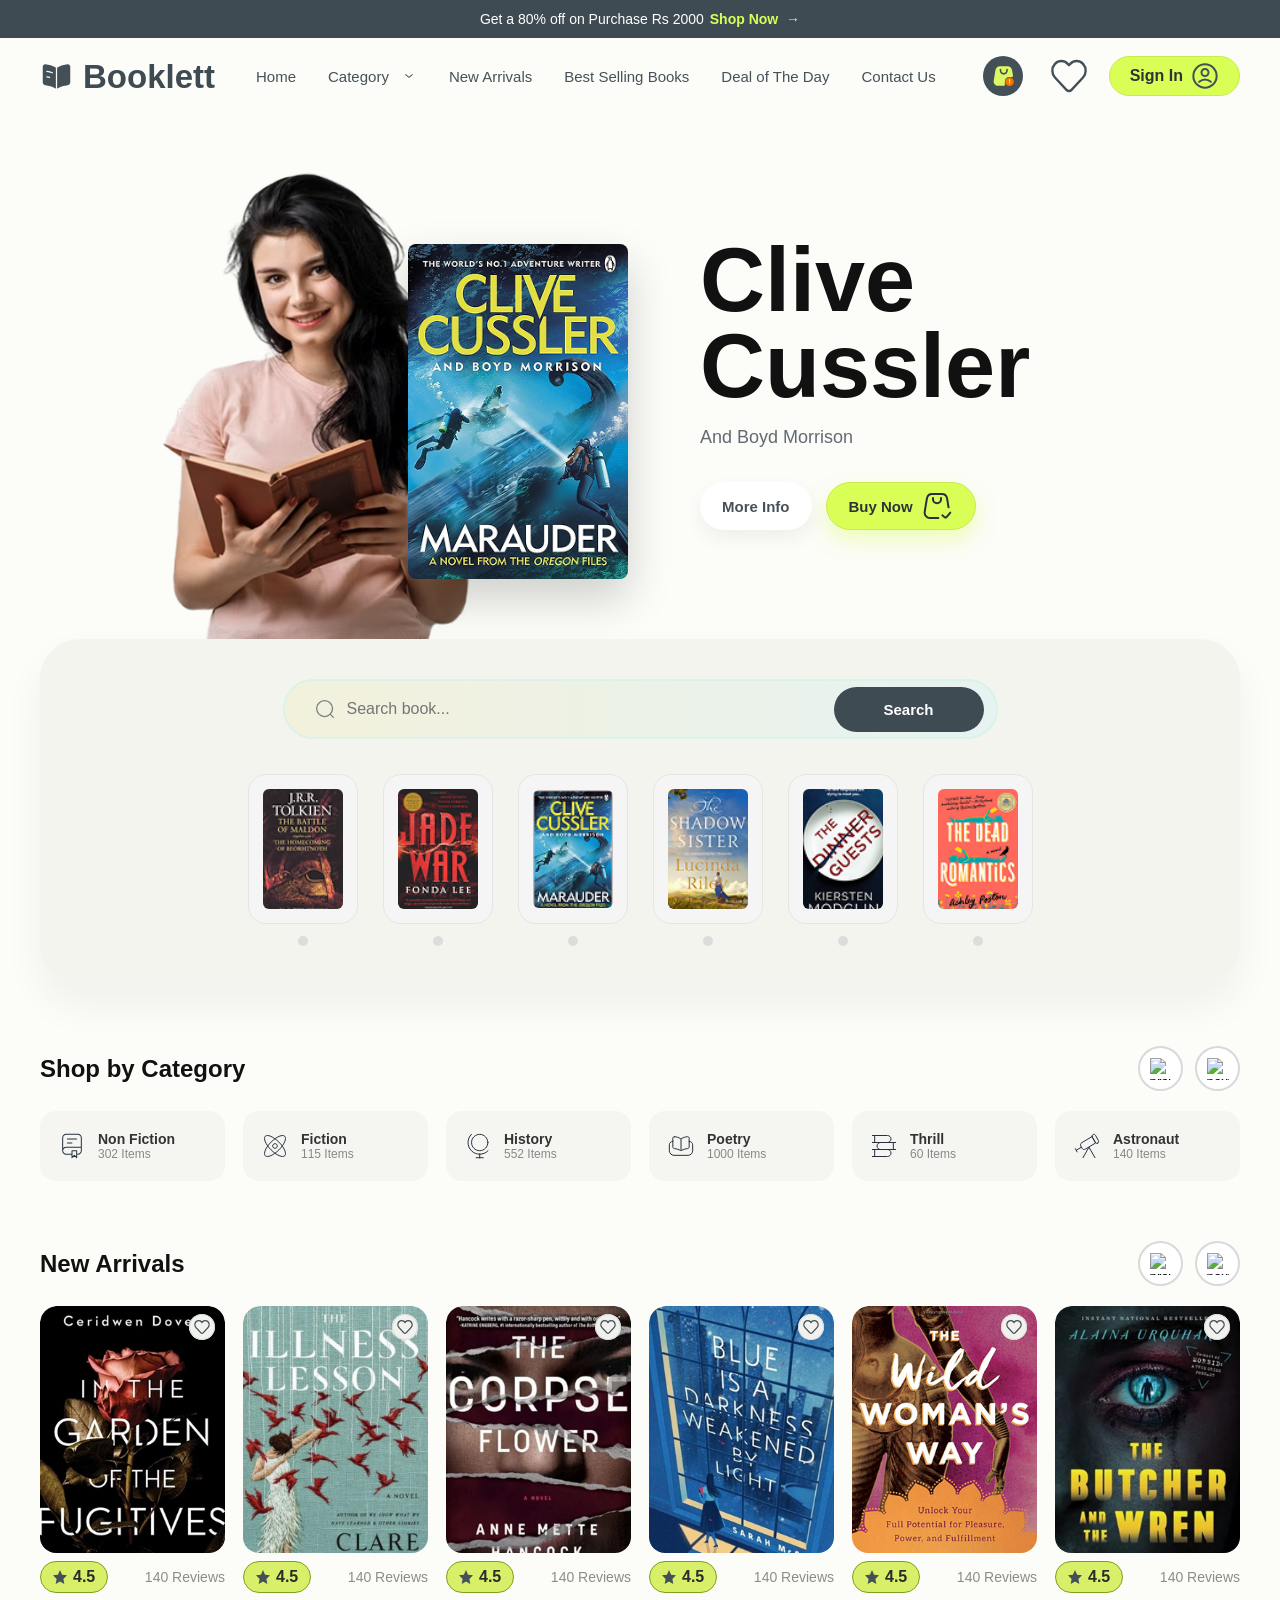
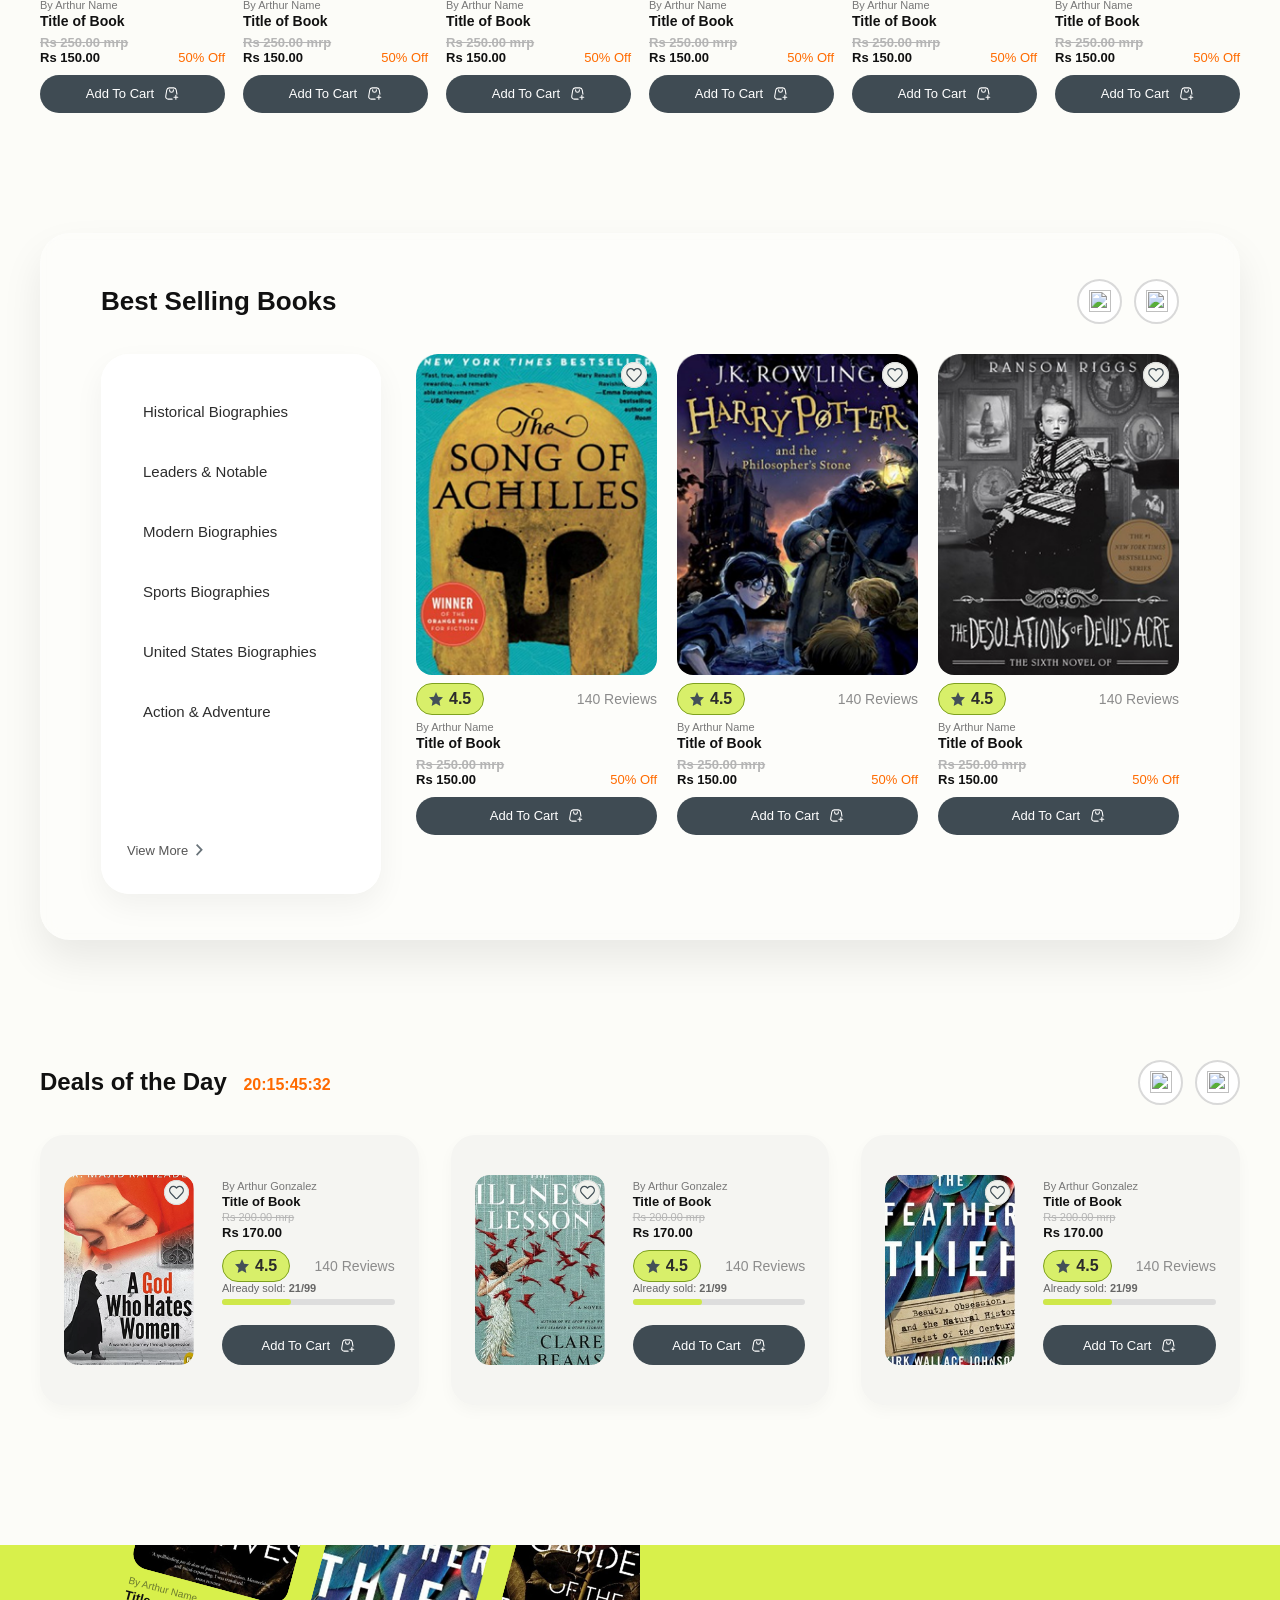
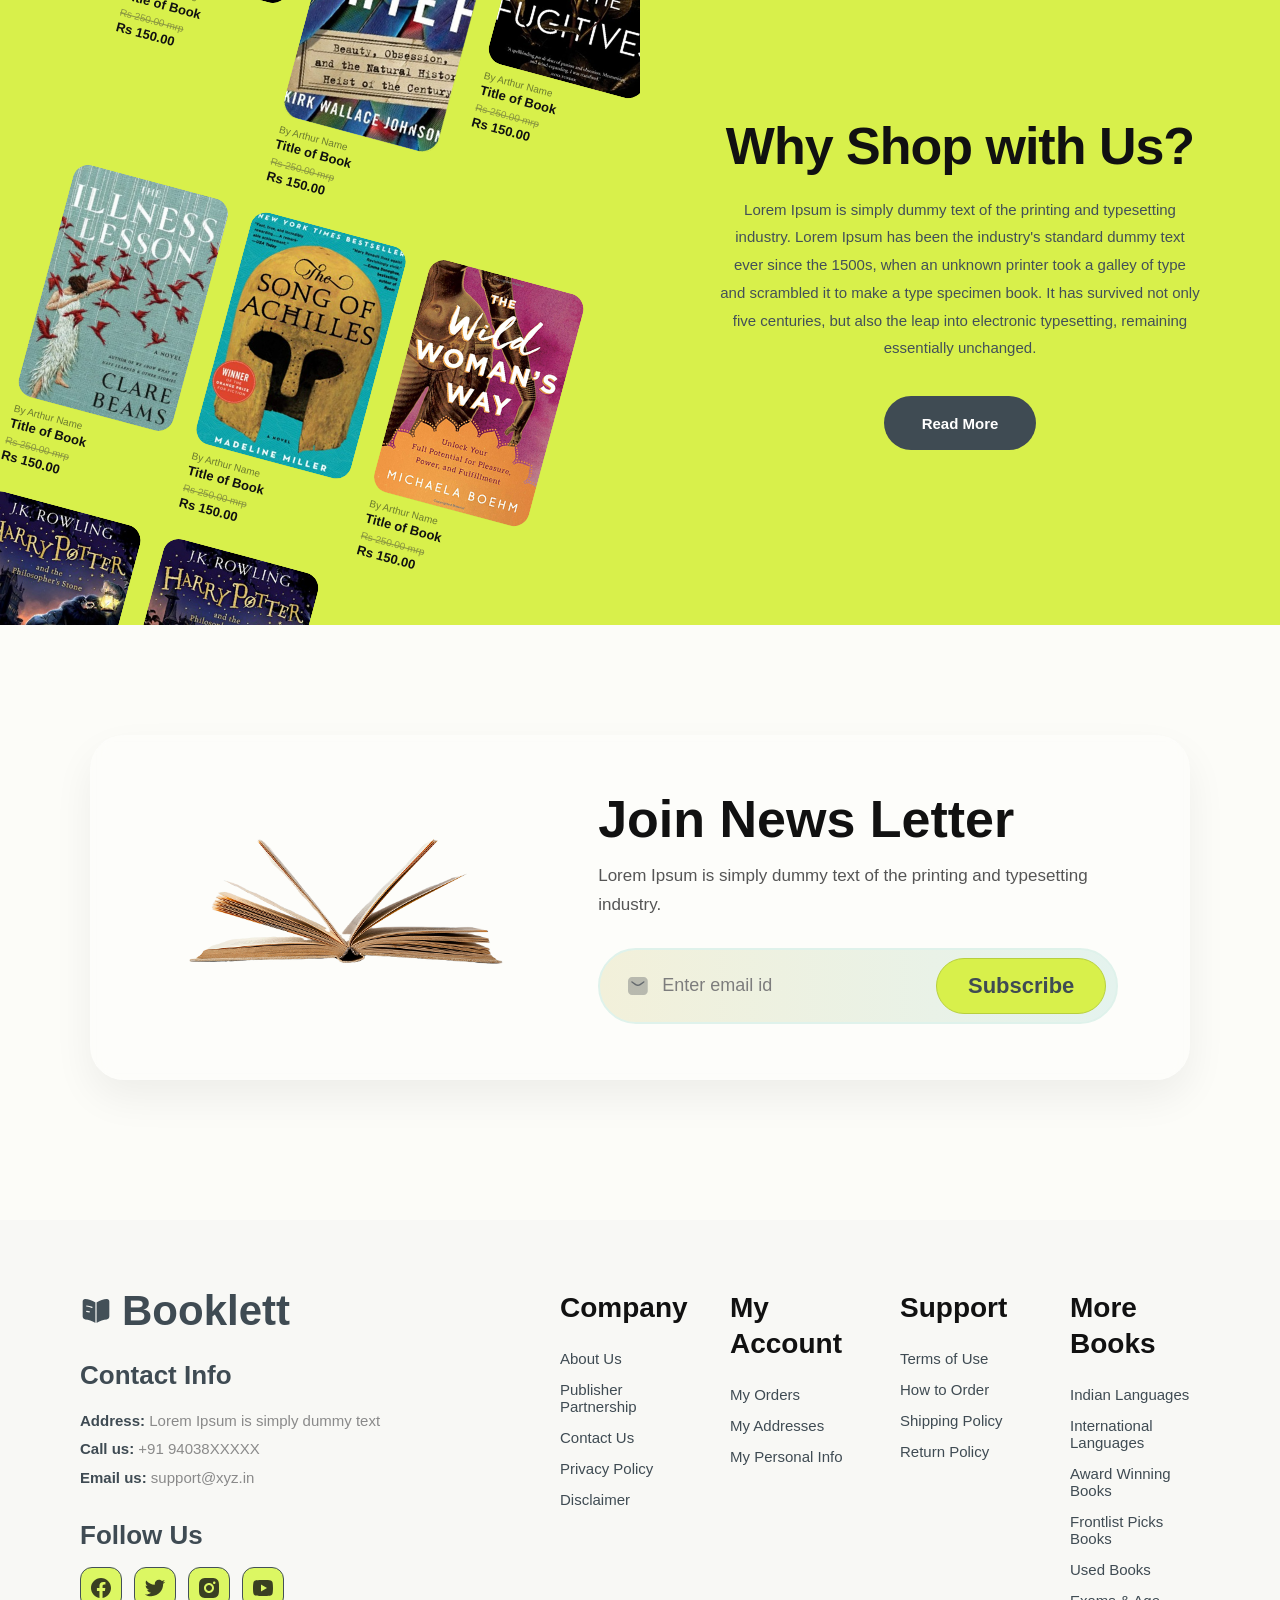
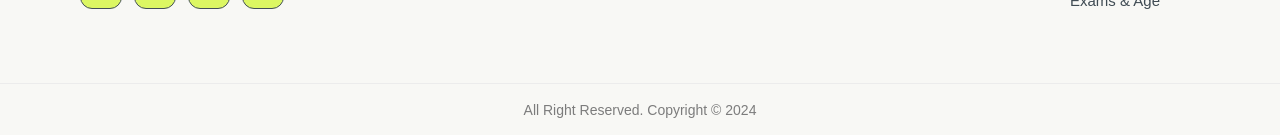
==== index.html @ a6dc38a4 "Fix: Rename index file" ====
<!DOCTYPE html>
<html lang="en">

<head>
  <meta charset="UTF-8" />
  <meta name="viewport" content="width=device-width, initial-scale=1.0" />
  <link rel="stylesheet" href="booklett.css" />
  <title>Booklett</title>
</head>

<body>
  <!-- Top banner -->
  <div class="top-banner">
    <p>
      Get a 80% off on Purchase Rs 2000
      <a href="#">Shop Now <span>→</span></a>
    </p>
  </div>

  <!-- Header -->
  <header class="header">
    <div class="logo">
      <img src="img/book.svg" alt="Booklett logo" />
      <span>Booklett</span>
    </div>

    <nav class="nav">
      <a href="#" class="nav-item">Home</a>
      <a href="#" class="nav-item">Category <img src="img/dropdown.svg" alt="dropdown" /></a>
      <a href="#" class="nav-item">New Arrivals</a>
      <a href="#" class="nav-item">Best Selling Books</a>
      <a href="#" class="nav-item">Deal of The Day</a>
      <a href="#" class="nav-item">Contact Us</a>
    </nav>

    <div class="actions">
      <button class="icon-btn"><img src="img/cart.svg" alt="cart" /></button>
      <button class="icon-btn heart-btn"><img src="img/tim.svg" alt="wishlist" /></button>
      <button class="signin">Sign In<img src="img/user.svg" alt="user" /></button>
    </div>
  </header>

  <!-- Hero -->
  <section class="hero">
    <div class="hero-container">
      <div class="hero-left">
        <img class="girl" src="img/girl.png" alt="girl reading book" />
        <img class="clivebook" src="img/clivebook.png" alt="book cover" />
      </div>

      <div class="hero-right">
        <h1>Clive<br />Cussler</h1>
        <p>And Boyd Morrison</p>
        <div class="hero-buttons">
          <button class="btn-more">More Info</button>
          <button class="btn-buynow">Buy Now<img src="img/buynow.svg" alt="buynow" /></button>
        </div>
      </div>
    </div>
  </section>

  <!-- Search Section -->
  <section class="search-section">
    <div class="search-container">
      <!-- Search bar -->
      <div class="search-bar">
        <div class="search-input">
          <img src="img/search.svg" alt="search" />
          <input type="text" placeholder="Search book..." />
        </div>
        <button class="search-btn">Search</button>
      </div>
      <!-- Book list -->
      <div class="book-list">
        <div class="book-wrapper">
          <div class="book-item">
            <img src="img/img1.png" />
          </div>
          <span class="dot"></span>
        </div>

        <div class="book-wrapper">
          <div class="book-item">
            <img src="img/img2.png" />
          </div>
          <span class="dot"></span>
        </div>

        <div class="book-wrapper">
          <div class="book-item">
            <img src="img/img3.png" />
          </div>
          <span class="dot"></span>
        </div>

        <div class="book-wrapper">
          <div class="book-item">
            <img src="img/img4.png" />
          </div>
          <span class="dot"></span>
        </div>

        <div class="book-wrapper">
          <div class="book-item">
            <img src="img/img5.png" />
          </div>
          <span class="dot"></span>
        </div>

        <div class="book-wrapper">
          <div class="book-item">
            <img src="img/img6.png" />
          </div>
          <span class="dot"></span>
        </div>
      </div>
    </div>
  </section>
  <!-- Shop by Category -->
  <section class="category">
    <div class="category-header">
      <h2>Shop by Category</h2>

      <div class="category-nav">
        <button class="arrow prev">
          <img src="img/prev.svg" alt="prev">
        </button>
        <button class="arrow next">
          <img src="img/next.svg" alt="next">
        </button>
      </div>
    </div>

    <div class="category-list">
      <div class="category-item">
        <img src="img/non.svg" alt="non_fiction">
        <div>
          <h4>Non Fiction</h4>
          <p>302 Items</p>
        </div>
      </div>

      <div class="category-item">
        <img src="img/fic.svg" alt="fiction">
        <div>
          <h4>Fiction</h4>
          <p>115 Items</p>
        </div>
      </div>

      <div class="category-item">
        <img src="img/his.svg" alt="History">
        <div>
          <h4>History</h4>
          <p>552 Items</p>
        </div>
      </div>

      <div class="category-item">
        <img src="img/poe.svg" alt="Poetry">
        <div>
          <h4>Poetry</h4>
          <p>1000 Items</p>
        </div>
      </div>

      <div class="category-item">
        <img src="img/thrill.svg" alt="Thrill">
        <div>
          <h4>Thrill</h4>
          <p>60 Items</p>
        </div>
      </div>

      <div class="category-item">
        <img src="img/ast.svg" alt="Astronaut">
        <div>
          <h4>Astronaut</h4>
          <p>140 Items</p>
        </div>
      </div>
    </div>
  </section>

  <!-- New Arrivals -->
  <section class="new-arrivals">
    <div class="na-header">
      <h2>New Arrivals</h2>

      <div class="na-nav">
        <button class="arrow prev">
          <img src="img/prev.svg" alt="prev">
        </button>
        <button class="arrow next">
          <img src="img/next.svg" alt="next">
        </button>
      </div>
    </div>

    <div class="na-list">

      <!-- ITEM -->
      <div class="book-card">
        <div class="book-img">
          <img src="img/book1.png" alt="">
          <span class="wishlist">
            <img src="img/wishlist icon.svg" alt="wishlist">
          </span>
        </div>
        <div class="review">
          <div class="rating-box">
            <img src="img/star.svg" alt="">
            <span>4.5</span>
          </div>

          <span class="review-count">140 Reviews</span>
        </div>
        <p class="author">By Arthur Name</p>
        <h4 class="title">Title of Book</h4>

        <div class="price">
          <span class="old">Rs 250.00 mrp</span>
          <span class="new">Rs 150.00</span>
          <span class="discount">50% Off</span>
        </div>

        <button class="add-cart"> Add To Cart <img src="img/add cart.svg" alt="add-cart"></button>
      </div>
      <div class="book-card">
        <div class="book-img">
          <img src="img/book2.png" alt="">
          <span class="wishlist">
            <img src="img/wishlist icon.svg" alt="wishlist">
          </span>
        </div>
        <div class="review">
          <div class="rating-box">
            <img src="img/star.svg" alt="">
            <span>4.5</span>
          </div>

          <span class="review-count">140 Reviews</span>
        </div>
        <p class="author">By Arthur Name</p>
        <h4 class="title">Title of Book</h4>
        <div class="price">
          <span class="old">Rs 250.00 mrp</span>
          <span class="new">Rs 150.00</span>
          <span class="discount">50% Off</span>
        </div>
        <button class="add-cart"> Add To Cart <img src="img/add cart.svg" alt="add-cart"></button>
      </div>

      <div class="book-card">
        <div class="book-img">
          <img src="img/book3.png" alt="">
          <span class="wishlist">
            <img src="img/wishlist icon.svg" alt="wishlist">
          </span>
        </div>
        <div class="review">
          <div class="rating-box">
            <img src="img/star.svg" alt="">
            <span>4.5</span>
          </div>

          <span class="review-count">140 Reviews</span>
        </div>
        <p class="author">By Arthur Name</p>
        <h4 class="title">Title of Book</h4>
        <div class="price">
          <span class="old">Rs 250.00 mrp</span>
          <span class="new">Rs 150.00</span>
          <span class="discount">50% Off</span>
        </div>
        <button class="add-cart"> Add To Cart <img src="img/add cart.svg" alt="add-cart"></button>
      </div>

      <div class="book-card">
        <div class="book-img">
          <img src="img/book4.png" alt="">
          <span class="wishlist">
            <img src="img/wishlist icon.svg" alt="wishlist">
          </span>
        </div>
        <div class="review">
          <div class="rating-box">
            <img src="img/star.svg" alt="">
            <span>4.5</span>
          </div>

          <span class="review-count">140 Reviews</span>
        </div>
        <p class="author">By Arthur Name</p>
        <h4 class="title">Title of Book</h4>
        <div class="price">
          <span class="old">Rs 250.00 mrp</span>
          <span class="new">Rs 150.00</span>
          <span class="discount">50% Off</span>
        </div>
        <button class="add-cart"> Add To Cart <img src="img/add cart.svg" alt="add-cart"></button>
      </div>

      <div class="book-card">
        <div class="book-img">
          <img src="img/book5.png" alt="">
          <span class="wishlist">
            <img src="img/wishlist icon.svg" alt="wishlist">
          </span>
        </div>
        <div class="review">
          <div class="rating-box">
            <img src="img/star.svg" alt="">
            <span>4.5</span>
          </div>

          <span class="review-count">140 Reviews</span>
        </div>
        <p class="author">By Arthur Name</p>
        <h4 class="title">Title of Book</h4>
        <div class="price">
          <span class="old">Rs 250.00 mrp</span>
          <span class="new">Rs 150.00</span>
          <span class="discount">50% Off</span>
        </div>
        <button class="add-cart"> Add To Cart <img src="img/add cart.svg" alt="add-cart"></button>
      </div>

      <div class="book-card">
        <div class="book-img">
          <img src="img/book6.png" alt="">
          <span class="wishlist">
            <img src="img/wishlist icon.svg" alt="wishlist">
          </span>
        </div>
        <div class="review">
          <div class="rating-box">
            <img src="img/star.svg" alt="">
            <span>4.5</span>
          </div>

          <span class="review-count">140 Reviews</span>
        </div>
        <p class="author">By Arthur Name</p>
        <h4 class="title">Title of Book</h4>
        <div class="price">
          <span class="old">Rs 250.00 mrp</span>
          <span class="new">Rs 150.00</span>
          <span class="discount">50% Off</span>
        </div>
        <button class="add-cart"> Add To Cart <img src="img/add cart.svg" alt="add-cart"></button>
      </div>

    </div>
  </section>

  <!-- Best Selling Books -->
  <section class="best-selling">

    <div class="bs-box">

      <div class="bs-header">
        <h2>Best Selling Books</h2>

        <div class="bs-nav">
          <button class="arrow prev">
            <img src="img/prev.svg">
          </button>
          <button class="arrow next">
            <img src="img/next.svg">
          </button>
        </div>
      </div>

      <div class="bs-container">

        <div class="bs-left">
          <ul class="bs-menu">
            <li>
              Historical Biographies
              <span><img src="img/next-arrow.svg" alt="arrow"></span>
            </li>

            <li>
              Leaders & Notable
              <span><img src="img/next-arrow.svg" alt="arrow"></span>
            </li>

            <li>
              Modern Biographies
              <span><img src="img/next-arrow.svg" alt="arrow"></span>
            </li>

            <li>
              Sports Biographies
              <span><img src="img/next-arrow.svg" alt="arrow"></span>
            </li>

            <li>
              United States Biographies
              <span><img src="img/next-arrow.svg" alt="arrow"></span>
            </li>

            <li>
              Action & Adventure
              <span><img src="img/next-arrow.svg" alt="arrow"></span>
            </li>
          </ul>

          <a href="#" class="view-more">View More<img src="img/viewmore.svg" alt="arrow"></a>
        </div>


        <div class="bs-right">

          <div class="book-card">
            <div class="book-img">
              <img src="img/sellingbook1.png">
              <span class="wishlist">
                <img src="img/wishlist icon.svg">
              </span>
            </div>
            <div class="review">
              <div class="rating-box">
                <img src="img/star.svg" alt="">
                <span>4.5</span>
              </div>

              <span class="review-count">140 Reviews</span>
            </div>
            <p class="author">By Arthur Name</p>
            <h4 class="title">Title of Book</h4>

            <div class="price">
              <span class="old">Rs 250.00 mrp</span>
              <span class="new">Rs 150.00</span>
              <span class="discount">50% Off</span>
            </div>

            <button class="add-cart">Add To Cart <img src="img/add cart.svg"></button>
          </div>

          <div class="book-card">
            <div class="book-img">
              <img src="img/sellingbook2.png">
              <span class="wishlist">
                <img src="img/wishlist icon.svg">
              </span>
            </div>
            <div class="review">
              <div class="rating-box">
                <img src="img/star.svg" alt="">
                <span>4.5</span>
              </div>

              <span class="review-count">140 Reviews</span>
            </div>
            <p class="author">By Arthur Name</p>
            <h4 class="title">Title of Book</h4>

            <div class="price">
              <span class="old">Rs 250.00 mrp</span>
              <span class="new">Rs 150.00</span>
              <span class="discount">50% Off</span>
            </div>

            <button class="add-cart">Add To Cart <img src="img/add cart.svg"></button>
          </div>

          <div class="book-card">
            <div class="book-img">
              <img src="img/sellingbook3.png">
              <span class="wishlist">
                <img src="img/wishlist icon.svg">
              </span>
            </div>
            <div class="review">
              <div class="rating-box">
                <img src="img/star.svg" alt="">
                <span>4.5</span>
              </div>

              <span class="review-count">140 Reviews</span>
            </div>
            <p class="author">By Arthur Name</p>
            <h4 class="title">Title of Book</h4>

            <div class="price">
              <span class="old">Rs 250.00 mrp</span>
              <span class="new">Rs 150.00</span>
              <span class="discount">50% Off</span>
            </div>

            <button class="add-cart">Add To Cart <img src="img/add cart.svg"></button>
          </div>

        </div>
      </div>
  </section>

  <!-- Deal of the Day -->
  <section class="deal-day">

    <div class="deal-box">

      <div class="deal-header">
        <h2>Deals of the Day <span class="time">20:15:45:32</span></h2>

        <div class="deal-nav">
          <button class="arrow prev">
            <img src="img/prev.svg">
          </button>
          <button class="arrow next">
            <img src="img/next.svg">
          </button>
        </div>
      </div>

      <div class="deal-list">

        <!-- ITEM -->
        <div class="deal-card">
          <div class="deal-img">
            <img src="img/dealBook1.png">
            <span class="wishlist">
              <img src="img/wishlist icon.svg">
            </span>
          </div>

          <div class="deal-info">
            <p class="author">By Arthur Gonzalez</p>
            <h4 class="title">Title of Book</h4>
            <span class="old">Rs 200.00 mrp</span>
            <p class="price">Rs 170.00</p>

            <div class="review">
              <div class="rating-box">
                <img src="img/star.svg" alt="">
                <span>4.5</span>
              </div>

              <span class="review-count">140 Reviews</span>
            </div>

            <p class="sold">Already sold: <b>21/99</b></p>
            <div class="progress">
              <span style="width: 40%"></span>
            </div>

            <button class="add-cart">
              Add To Cart <img src="img/add cart.svg">
            </button>
          </div>
        </div>

        <div class="deal-card">
          <div class="deal-img">
            <img src="img/dealBook2.png">
            <span class="wishlist">
              <img src="img/wishlist icon.svg">
            </span>
          </div>

          <div class="deal-info">
            <p class="author">By Arthur Gonzalez</p>
            <h4 class="title">Title of Book</h4>
            <span class="old">Rs 200.00 mrp</span>
            <p class="price">Rs 170.00</p>

            <div class="review">
              <div class="rating-box">
                <img src="img/star.svg" alt="">
                <span>4.5</span>
              </div>

              <span class="review-count">140 Reviews</span>
            </div>

            <p class="sold">Already sold: <b>21/99</b></p>
            <div class="progress">
              <span style="width: 40%"></span>
            </div>

            <button class="add-cart">
              Add To Cart <img src="img/add cart.svg">
            </button>
          </div>
        </div>

        <div class="deal-card">
          <div class="deal-img">
            <img src="img/dealBook3.png">
            <span class="wishlist">
              <img src="img/wishlist icon.svg">
            </span>
          </div>

          <div class="deal-info">
            <p class="author">By Arthur Gonzalez</p>
            <h4 class="title">Title of Book</h4>
            <span class="old">Rs 200.00 mrp</span>
            <p class="price">Rs 170.00</p>

            <div class="review">
              <div class="rating-box">
                <img src="img/star.svg" alt="">
                <span>4.5</span>
              </div>

              <span class="review-count">140 Reviews</span>
            </div>

            <p class="sold">Already sold: <b>21/99</b></p>
            <div class="progress">
              <span style="width: 40%"></span>
            </div>

            <button class="add-cart">
              Add To Cart <img src="img/add cart.svg">
            </button>
          </div>
        </div>
      </div>
    </div>
  </section>
  <!-- ===== WHY SHOP WITH US ===== -->
  <section class="why-shop">
    <div class="why-container">

      <div class="why-left">
        <div class="books-collage">
          <div class="show-book">
            <div class="show-cover"><img src="img/book1.png" alt=""></div>
            <div class="show-info">
              <p class="show-author">By Arthur Name</p>
              <h4 class="show-title">Title of Book</h4>
              <span class="old-price">Rs 250.00 mrp</span>
              <span class="new-price">Rs 150.00</span>
            </div>
          </div>

          <div class="show-book">
            <div class="show-cover"><img src="img/book1.png" alt=""></div>
            <div class="show-info">
              <p class="show-author">By Arthur Name</p>
              <h4 class="show-title">Title of Book</h4>
              <span class="old-price">Rs 250.00 mrp</span>
              <span class="new-price">Rs 150.00</span>
            </div>
          </div>

          <div class="show-book">
            <div class="show-cover"><img src="img/book2.png" alt=""></div>
            <div class="show-info">
              <p class="show-author">By Arthur Name</p>
              <h4 class="show-title">Title of Book</h4>
              <span class="old-price">Rs 250.00 mrp</span>
              <span class="new-price">Rs 150.00</span>
            </div>
          </div>

          <div class="show-book">
            <div class="show-cover"><img src="img/dealBook3.png" alt=""></div>
            <div class="show-info">
              <p class="show-author">By Arthur Name</p>
              <h4 class="show-title">Title of Book</h4>
              <span class="old-price">Rs 250.00 mrp</span>
              <span class="new-price">Rs 150.00</span>
            </div>
          </div>

          <div class="show-book">
            <div class="show-cover"><img src="img/sellingbook1.png" alt=""></div>
            <div class="show-info">
              <p class="show-author">By Arthur Name</p>
              <h4 class="show-title">Title of Book</h4>
              <span class="old-price">Rs 250.00 mrp</span>
              <span class="new-price">Rs 150.00</span>
            </div>
          </div>

          <div class="show-book">
            <div class="show-cover"><img src="img/book5.png" alt=""></div>
            <div class="show-info">
              <p class="show-author">By Arthur Name</p>
              <h4 class="show-title">Title of Book</h4>
              <span class="old-price">Rs 250.00 mrp</span>
              <span class="new-price">Rs 150.00</span>
            </div>
          </div>

          <div class="show-book">
            <div class="show-cover"><img src="img/sellingbook2.png" alt=""></div>
            <div class="show-info">
              <p class="show-author">By Arthur Name</p>
              <h4 class="show-title">Title of Book</h4>
              <span class="old-price">Rs 250.00 mrp</span>
              <span class="new-price">Rs 150.00</span>
            </div>
          </div>

          <div class="show-book">
            <div class="show-cover"><img src="img/sellingbook2.png" alt=""></div>
            <div class="show-info">
              <p class="show-author">By Arthur Name</p>
              <h4 class="show-title">Title of Book</h4>
              <span class="old-price">Rs 250.00 mrp</span>
              <span class="new-price">Rs 150.00</span>
            </div>
          </div>

        </div>
      </div>

      <div class="why-right">
        <h2>Why Shop with Us? </h2>
        <p>
          Lorem Ipsum is simply dummy text of the printing and
          typesetting industry. Lorem Ipsum has been the industry's
          standard dummy text ever since the 1500s, when an unknown
          printer took a galley of type and scrambled it to make a
          type specimen book. It has survived not only five centuries,
          but also the leap into electronic typesetting, remaining
          essentially unchanged.
        </p>
        <button class="why-btn">Read More</button>
      </div>

    </div>
  </section>

  <!-- ===== JOIN NEWS LETTER ===== -->
  <section class="newsletter">
    <div class="newsletter-box">

      <div class="newsletter-left">
        <img src="img/open-book.png" alt="open book">
      </div>

      <div class="newsletter-right">
        <h2>Join News Letter</h2>

        <p>
          Lorem Ipsum is simply dummy text of the printing and typesetting industry.
        </p>

        <div class="newsletter-form">

          <div class="newsletter-input">
            <img src="img/mail.svg" alt="mail">
            <input type="email" placeholder="Enter email id">
          </div>

          <button class="subscribe-btn">
            Subscribe
          </button>

        </div>
      </div>

    </div>
  </section>

  <!-- ===== FOOTER ===== -->
  <footer class="footer">

    <div class="footer-container">

      <div class="footer-left">

        <div class="footer-logo">
          <img src="img/book.svg" alt="logo">
          <span>Booklett</span>
        </div>

        <div class="footer-contact">
          <h4>Contact Info</h4>

          <p>
            <strong>Address:</strong>
            Lorem Ipsum is simply dummy text
          </p>

          <p>
            <strong>Call us:</strong>
            +91 94038XXXXX
          </p>

          <p>
            <strong>Email us:</strong>
            support@xyz.in
          </p>
        </div>

        <div class="footer-social">
          <h4>Follow Us</h4>

          <div class="social-list">

            <a href="#">
              <img src="img/fb.svg" alt="facebook">
            </a>

            <a href="#">
              <img src="img/twitter.svg" alt="twitter">
            </a>

            <a href="#">
              <img src="img/insta.svg" alt="instagram">
            </a>

            <a href="#">
              <img src="img/ytb.svg" alt="youtube">
            </a>

          </div>
        </div>

      </div>

      <div class="footer-right">

        <div class="footer-column">
          <h3>Company</h3>

          <a href="#">About Us</a>
          <a href="#">Publisher Partnership</a>
          <a href="#">Contact Us</a>
          <a href="#">Privacy Policy</a>
          <a href="#">Disclaimer</a>
        </div>

        <div class="footer-column">
          <h3>My Account</h3>

          <a href="#">My Orders</a>
          <a href="#">My Addresses</a>
          <a href="#">My Personal Info</a>
        </div>

        <div class="footer-column">
          <h3>Support</h3>

          <a href="#">Terms of Use</a>
          <a href="#">How to Order</a>
          <a href="#">Shipping Policy</a>
          <a href="#">Return Policy</a>
        </div>

        <div class="footer-column">
          <h3>More Books</h3>

          <a href="#">Indian Languages</a>
          <a href="#">International Languages</a>
          <a href="#">Award Winning Books</a>
          <a href="#">Frontlist Picks Books</a>
          <a href="#">Used Books</a>
          <a href="#">Exams & Age</a>
        </div>

      </div>

    </div>

    <div class="footer-bottom">
      All Right Reserved. Copyright © 2024
    </div>

  </footer>
</body>

</html>
---- booklett.css ----
* {
    margin: 0;
    padding: 0;
    box-sizing: border-box;
    font-family: "Segoe UI", sans-serif;
}

:root {
    --primary-dark: #3f4b53;
    --primary-light: #d8f04b;
    --text-dark: #111;
    --text-gray: #777;
    --white: #fff;
    --radius-pill: 999px;
    --transition: all 0.3s ease;
}

.flex-center {
    display: flex;
    align-items: center;
    justify-content: center;
}

.section-header {
    display: flex;
    justify-content: space-between;
    align-items: center;
}

.section-padding {
    width: 100%;
    padding: 60px 40px;
}


body {
    background-color: #fcfcf8;
    background-image: url("img/backgr.png");
    background-repeat: no-repeat;
    background-position: center -120px;
    background-size: 100% auto;
}

.top-banner {
    background: #3f4b53;
    color: #fff;
    text-align: center;
    padding: 11px 20px;
    font-size: 14px;
    font-weight: 400;
}

.top-banner p {
    display: inline-flex;
    align-items: center;
    gap: 6px;
}

.top-banner a {
    color: #d9ff57;
    text-decoration: none;
    font-weight: 600;
}

.top-banner a span {
    margin-left: 4px;
}

.header {
    width: 100%;
    display: flex;
    align-items: center;
    padding: 12px 40px;
}

.logo {
    display: flex;
    align-items: center;
    gap: 10px;
    height: 40px;
    flex-shrink: 0;
}

.logo img {
    width: 33px;
    height: auto;
}

.logo span {
    font-size: 33px;
    font-weight: 700;
    color: #3f4b53;
    line-height: 1;
}

.nav {
    flex: 1;
    display: flex;
    justify-content: center;
}

.nav a {
    text-decoration: none;
    color: #46515a;
    font-size: 15px;
    font-weight: 500;
    height: 40px;
    padding: 0 16px;
    display: flex;
    align-items: center;
    border-radius: 999px;
    gap: 6px;

    transition: all 0.3s ease;
}

.nav .nav-item img {
    width: 16px;
    height: 16px;
    margin-left: 6px;
}

.nav a:hover {
    background: #3f4b53;
    color: #d9ff57;
    transform: translateY(-2px);
}

.actions {
    display: flex;
    align-items: center;
    gap: 14px;
    flex-shrink: 0;
}

.icon-btn {
    width: 52px;
    height: 52px;
    border: none;
    border-radius: 50%;
    background: transparent;
    display: flex;
    align-items: center;
    justify-content: center;
    cursor: pointer;
}

.icon-btn img {
    width: 40px;
    height: 40px;
    object-fit: contain;
}

.signin {
    height: 40px;
    padding: 0 20px;
    border: 1px solid #cce950;
    border-radius: 999px;
    background: #d9ff57;
    color: #2e3338;
    font-size: 16px;
    font-weight: 600;
    display: flex;
    align-items: center;
    gap: 8px;
    cursor: pointer;
}

.signin svg {
    width: 22px;
    height: 22px;
}

.icon-btn,
.signin {
    transition: all 0.3s ease;
}

.icon-btn:hover {
    transform: translateY(-4px) scale(1.05);
    box-shadow: 0 10px 22px rgba(0, 0, 0, 0.12);
    border-radius: 50%;
}

.signin:hover {
    transform: translateY(-4px);
    background: #cfe84a;
    border-color: #c5df35;
    box-shadow: 0 14px 28px rgba(217, 255, 87, 0.45);
}

.icon-btn:active,
.signin:active {
    transform: scale(0.95);
}

/* ===== HERO ===== */
.hero {
    max-width: 1200px;
    margin: 0 auto;
    padding: 30px 10px 0;
}

.hero-container {
    display: flex;
    align-items: center;
    justify-content: flex-start;
    gap: 120px;
    margin-top: -50px;
}

.hero-left {
    position: relative;
    width: 45%;
    min-height: 560px;
    display: flex;
    justify-content: center;
    align-items: flex-end;
}

.hero-left .girl {
    width: 380px;
    max-width: 100%;
    position: relative;
    z-index: 2;
}

.hero-left .clivebook {
    position: absolute;
    width: 220px;
    top: 150px;
    left: 80%;
    transform: translateX(-30%);
    z-index: 3;
    border-radius: 8px;
    box-shadow: 0 20px 45px rgba(0, 0, 0, 0.18);
}

.hero-right {
    width: 45%;
    padding-top: 20px;
}

.hero-right h1 {
    font-size: 90px;
    line-height: 0.95;
    font-weight: 800;
    color: #111;
    margin-bottom: 18px;
}

.hero-right p {
    font-size: 18px;
    color: #616b74;
    margin-bottom: 34px;
}

.hero-buttons {
    display: flex;
    align-items: center;
    gap: 14px;
}

.btn-more,
.btn-buynow {
    height: 48px;
    padding: 0 22px;
    border-radius: 999px;
    display: flex;
    align-items: center;
    justify-content: center;
    font-size: 15px;
    font-weight: 600;
    cursor: pointer;
}

.btn-more {
    background: #ffffff;
    color: #46515a;
    border: none;
    box-shadow: 0 8px 20px rgba(0, 0, 0, 0.06);
}

.btn-buynow {
    background: #d9ff57;
    color: #2e3338;
    border: 1px solid #cce950;
    display: flex;
    gap: 8px;
    box-shadow: 0 10px 20px rgba(217, 255, 87, 0.4);
}

.btn-more,
.btn-buynow {
    transition: all 0.3s ease;
}

.btn-more:hover {
    transform: translateY(-4px);
    background: #3f4b53;
    color: #fff;
    box-shadow: 0 12px 24px rgba(63, 75, 83, 0.18);
}

.btn-buynow:hover {
    transform: translateY(-4px);
    background: #cfe84a;
    border-color: #c5df35;
    box-shadow: 0 14px 28px rgba(217, 255, 87, 0.45);
}

.btn-more:active,
.btn-buynow:active {
    transform: scale(0.96);
}



/* ===== SEARCH SECTION ===== */
.search-section {
    display: flex;
    justify-content: center;
    margin-top: -15px;
    position: relative;
    z-index: 5;
}

.search-container {
    width: 100%;
    max-width: 1200px;
    background: #f4f4ef;
    border-radius: 40px;
    padding: 40px 50px;
    box-shadow: 0 20px 40px rgba(0, 0, 0, 0.05);
}

/* SEARCH BAR */
.search-bar {
    width: 65%;
    height: 60px;
    margin: 0 auto 35px;
    display: flex;
    align-items: center;
    justify-content: space-between;
    padding: 12px;
    border-radius: 999px;
    background: linear-gradient(90deg, #f3f1dc, #e6f3f2);
    border: 2px solid #d9f3e8;
}

.search-input img {
    width: 20px;
    opacity: 0.7;
}

.search-input {
    display: flex;
    align-items: center;
    gap: 12px;
    padding-left: 18px;
    flex: 1;
}

.search-input input {
    font-size: 16px;
    color: #444;
    border: none;
    outline: none;
    background: transparent;
    width: 100%;
}

.search-btn {
    height: 45px;
    width: 150px;
    padding: 0 34px;
    border-radius: 999px;
    border: none;
    background: #3f4b53;
    color: #fff;
    font-weight: 600;
    font-size: 15px;
    cursor: pointer;
}

.search-btn {
    transition: all 0.3s ease;
}

.search-btn:hover {
    transform: translateY(-4px);
    background: #2f3940;
    box-shadow: 0 12px 24px rgba(63, 75, 83, 0.25);
}

.search-btn:active {
    transform: scale(0.96);
}

/* BOOK LIST */
.book-list {
    display: flex;
    justify-content: center;
    gap: 25px;
}

.book-wrapper {
    display: flex;
    flex-direction: column;
    align-items: center;
    gap: 12px;
}

.book-item {
    width: 110px;
    height: 150px;
    background: #f5f5f5;
    border-radius: 18px;
    display: flex;
    align-items: center;
    justify-content: center;
    padding: 14px;
    border: 1px solid #e5e5e5;
    transition: 0.3s;
}

.book-item img {
    width: 100%;
    height: auto;
    border-radius: 6px;
}

.dot {
    width: 10px;
    height: 10px;
    border-radius: 50%;
    background: #dcdcdc;
}

.book-wrapper:hover .book-item {
    transform: translateY(-10px);
    border: 1.5px solid #bdbdbd;
    background: #f0f0f0;
    box-shadow: 0 6px 12px rgba(0, 0, 0, 0.08);
}

.book-wrapper:hover .dot {
    background: #cfe84a;
}

/* ===== Shop By Category ===== */

.category {
    width: 100%;
    padding: 0 40px;
    margin-top: 60px;
}

.category-header h2 {
    font-size: 24px;
    font-weight: 700;
    color: #111;
}

.category-nav {
    display: flex;
    gap: 12px;
}

.arrow {
    width: 45px;
    height: 45px;
    border: 2px solid #d9d9d9;
    border-radius: 50%;
    background: var(--white);
    display: flex;
    align-items: center;
    justify-content: center;
    cursor: pointer;
    transition: var(--transition);
}

.arrow img {
    width: 22px;
    height: 22px;
    object-fit: contain;
    transition: var(--transition);
}

.arrow:hover {
    background: var(--primary-light);
    border-color: #c5df35;
    transform: translateY(-5px);
    box-shadow: 0 12px 24px rgba(216, 240, 75, 0.45);
}

.arrow:hover img {
    transform: scale(1.08);
}

.arrow:active {
    transform: scale(0.94);
}

.category-header,
.na-header,
.bs-header,
.deal-header {
    display: flex;
    justify-content: space-between;
    align-items: center;
}

.category-list {
    display: grid;
    grid-template-columns: repeat(6, 1fr);
    gap: 18px;
    margin-top: 20px;
}

.category-item {
    width: 100%;
    height: 70px;
    display: flex;
    align-items: center;
    gap: 12px;
    padding: 16px 18px;
    border-radius: 16px;
    background: #f5f5f2;
    cursor: pointer;
    transition: all 0.3s ease;
}

.category-item img {
    width: 28px;
    height: 28px;
}

.category-item h4 {
    font-size: 14px;
    font-weight: 600;
    color: #333;
}

.category-item p {
    font-size: 12px;
    color: #888;
}

.category-item:hover {
    transform: translateY(-4px);
    background: #ffffff;
    box-shadow: 0 10px 20px rgba(0, 0, 0, 0.06);
}

/* ===== NEW ARRIVALS ===== */
.new-arrivals,
.best-selling,
.deal-day {
    width: 100%;
    padding: 60px 40px;
}

.na-header {
    display: flex;
    justify-content: space-between;
    align-items: center;
    margin-bottom: 20px;
}

.na-header h2 {
    font-size: 24px;
    font-weight: 700;
    color: #111;
}

.na-nav {
    display: flex;
    gap: 12px;
}

.na-list {
    display: grid;
    grid-template-columns: repeat(6, 1fr);
    gap: 18px;
}


.wishlist {
    position: absolute;
    top: 8px;
    right: 10px;
    width: 26px;
    height: 26px;
    background: #fff;
    border-radius: 50%;
    display: flex;
    align-items: center;
    justify-content: center;
    transition: all 0.3s ease;
}

.wishlist img {
    width: 14px;
    height: 14px;
    transition: all 0.3s ease;
}

.book-card {
    width: 100%;
    display: flex;
    flex-direction: column;
    transition: all 0.3s ease;
}

.book-card:hover {
    transform: translateY(-10px);
}

.book-card .wishlist {
    transition: all 0.3s ease;
}

.book-card:hover .wishlist {
    background: #d8f04b;
    border-color: #3f4b53;
}

.book-img {
    width: 100%;
    aspect-ratio: 3/4;
    border-radius: 16px;
    overflow: hidden;
    position: relative;
}

.book-img img {
    width: 100%;
    height: 100%;
    object-fit: cover;
    border-radius: 16px;
    width: 100%;
    height: auto;
    display: block;
}

.review {
    margin-top: 8px;
    display: flex;
    align-items: center;
    justify-content: space-between;
    gap: 12px;
}

.rating-box {
    height: 32px;
    padding: 0 12px;
    border: 1.5px solid #7ea11f;
    border-radius: 999px;
    background: #d8ef6a;

    display: flex;
    align-items: center;
    gap: 6px;
}

.rating-box img {
    width: 14px;
    height: 14px;
}

.rating-box span {
    font-size: 16px;
    font-weight: 700;
    color: #2b2b2b;
}

.review-count {
    font-size: 14px;
    color: #8c8c8c;
    font-weight: 500;
}

.title {
    font-size: 14px;
    font-weight: 600;
    margin-top: 2px;
    color: #111;
}


.price {
    display: flex;
    flex-wrap: wrap;
    margin-top: 6px;
    font-size: 12px;
}

.price .old {
    width: 100%;
    text-decoration: line-through;
    color: #b5b5b5;
}

.price .new {
    width: 50%;
    font-weight: 700;
    color: #111;
}

.price .discount {
    width: 50%;
    text-align: right;
    color: #ff6b00;
    font-weight: 500;
}

.add-cart {
    margin-top: 10px;
    width: 100%;
    height: 38px;
    border-radius: 999px;
    border: none;
    background: #3f4b53;
    color: #fff;
    font-size: 13px;
    font-weight: 500;
    display: flex;
    align-items: center;
    justify-content: center;
    gap: 6px;
    cursor: pointer;
    transition: all 0.25s ease;
}

.add-cart img {
    width: 15px;
    height: 15px;
    margin-left: 4px;
    transition: all 0.3s ease;
}

.add-cart:hover {
    transform: translateY(-3px);
    color: #d8f04b;
}

.add-cart:active {
    transform: scale(0.96);
}


/* ===== BEST SELLING ===== */
.bs-box {
    width: 100%;
    border-radius: 30px;
    padding: 45px 60px;

    background: rgba(255, 255, 255, 0.28);

    backdrop-filter: blur(10px);

    border: 1px solid rgba(255, 255, 255, 0.18);

    box-shadow: 0 20px 40px rgba(0, 0, 0, 0.08);
}

.bs-header {
    display: flex;
    justify-content: space-between;
    align-items: center;

    max-width: 1150px;
    margin: 0 auto 30px;
}

.bs-header h2 {
    font-size: 26px;
    font-weight: 700;
    color: #111;
}

.bs-nav {
    display: flex;
    gap: 12px;
}

.bs-container {
    display: flex;
    gap: 35px;

    max-width: 1150px;
    margin: 0 auto;
}

.bs-left {
    width: 280px;
    min-height: 540px;

    border-radius: 28px;
    padding: 34px 24px;

    background: rgba(255, 255, 255, 0.82);

    backdrop-filter: blur(10px);

    border: 2px solid rgba(255, 255, 255, 0.9);

    box-shadow: 0 12px 30px rgba(0, 0, 0, 0.05);

    display: flex;
    flex-direction: column;
    justify-content: space-between;
}

.bs-menu {
    list-style: none;

    display: flex;
    flex-direction: column;

    gap: 16px;
}

.bs-menu li {
    width: 100%;
    height: 44px;

    display: flex;
    justify-content: space-between;
    align-items: center;

    padding: 0 16px;

    border-radius: 999px;

    font-size: 15px;
    font-weight: 500;
    color: #2d2d2d;

    white-space: nowrap;

    cursor: pointer;

    transition: all 0.3s ease;
}

.bs-menu li span {
    opacity: 0;

    display: flex;
    align-items: center;
    justify-content: center;

    transition: all 0.3s ease;
}

.bs-menu li span img {
    width: 14px;
    height: 14px;
}

.bs-menu li:hover {
    background: #3f4b53;
    color: #fff;
}

.bs-menu li:hover span {
    opacity: 1;
}

.view-more {
    margin-top: 20px;
    font-size: 13px;
    color: #555;

    display: inline-flex;
    align-items: center;
    gap: 8px;

    text-decoration: none;
    transition: all 0.3s ease;
}


.view-more img {
    width: 7px;
    opacity: 0.8;
    transition: all 0.3s ease;
}

.view-more:hover {
    color: #d8f04b;
    transform: translateX(4px);
}

.view-more:hover img {
    transform: translateX(4px);
    opacity: 1;
}

.bs-right {
    flex: 1;

    display: grid;
    grid-template-columns: repeat(3, 1fr);
    gap: 20px;
}

.author {
    font-size: 11px;
    color: #777;
    margin-top: 6px;
}


.price {
    font-size: 13px;
    font-weight: 600;
    color: #111;
}


/* ===== DEAL OF THE DAY ===== */
.deal-box {
    width: 100%;
}

.deal-header {
    display: flex;
    justify-content: space-between;
    align-items: center;
    margin-bottom: 30px;
}

.deal-header h2 {
    font-size: 24px;
    font-weight: 700;
    color: #111;
}

.deal-header .time {
    color: #ff6b00;
    font-size: 16px;
    margin-left: 10px;
}

.deal-nav {
    display: flex;
    gap: 12px;
}

.deal-list {
    display: grid;
    grid-template-columns: repeat(3, 1fr);
    gap: 32px;
    margin-top: 25px;
}

.deal-card {
    width: 100%;
    min-height: 270px;

    display: flex;
    align-items: center;
    gap: 28px;

    padding: 24px;

    border-radius: 24px;
    background: #f5f5f2;

    box-shadow: 0 6px 15px rgba(0, 0, 0, 0.03);

    transition: all 0.3s ease;
}

.deal-img {
    width: 130px;
    height: 190px;

    flex-shrink: 0;

    position: relative;
    overflow: hidden;

    border-radius: 14px;
}

.deal-img img {
    width: 100%;
    height: 100%;
    object-fit: cover;
    border-radius: 14px;
}

.deal-card .wishlist {
    position: absolute;
    top: 5px;
    right: 5px;

    width: 25px;
    height: 25px;

    background: #fff;
    border-radius: 50%;

    display: flex;
    align-items: center;
    justify-content: center;

    z-index: 5;
}

.deal-info {
    flex: 1;

    display: flex;
    flex-direction: column;
    justify-content: center;
}

.deal-info .old {
    font-size: 11px;
    text-decoration: line-through;
    color: #b5b5b5;
}

.deal-info .author {
    font-size: 11px;
    color: #777;
}

.deal-info .title {
    font-size: 13px;
    font-weight: 600;
    margin: 2px 0;
}

.deal-info .price {
    font-weight: 700;
    font-size: 13px;
    margin: 2px 0;
}

.deal-info .rating img {
    width: 110px;
}

.sold {
    font-size: 11px;
    color: #666;
}

.progress {
    width: 100%;
    height: 6px;
    background: #ddd;
    border-radius: 999px;
    margin: 5px 0 8px;
}

.progress span {
    display: block;
    height: 100%;
    background: #cfe84a;
    border-radius: 999px;
}

.deal-card .add-cart {
    width: 100%;
    height: 40px;
    font-size: 13px;
    margin-top: 12px;
}

.deal-card {
    transition: all 0.3s ease;
}

.deal-card:hover {
    transform: translateY(-10px);

    box-shadow: 0 18px 35px rgba(0, 0, 0, 0.08);

    background: #ffffff;
}


/* ===== WHY SHOP WITH US ===== */

.why-shop {
    width: 100%;
    background: #d8f04b;
    overflow: hidden;
    margin-top: 80px;
}

.why-container {
    width: 100%;
    display: flex;
    align-items: center;
    min-height: 680px;
}


.why-left {
    width: 50%;
    min-height: 680px;
    position: relative;
    overflow: hidden;
    flex-shrink: 0;
}

.books-collage {
    position: absolute;
    top: -150px;
    left: 40px;
    width: 620px;
    display: grid;
    grid-template-columns: 160px 160px 160px;
    grid-template-rows: auto auto auto;
    gap: 28px 24px;
    transform: rotate(15deg);
    transform-origin: center center;
}

.books-collage .show-book:nth-child(4) {
    grid-column: 2;
    grid-row: 1;
    margin-top: 80px;
}

.books-collage .show-book:nth-child(5) {
    grid-column: 2;
    grid-row: 2;
    margin-top: 0;
}

.books-collage .show-book:nth-child(4),
.books-collage .show-book:nth-child(5) {
    grid-column: 2;
}

.show-book {
    width: 160px;
    transition: transform 0.3s ease;
}

.show-book:hover {
    transform: scale(1.04);
    z-index: 10;
}

.show-cover {
    width: 100%;
    border-radius: 16px;
    overflow: hidden;
    line-height: 0;
}

.show-cover img {
    width: 100%;
    display: block;
    border-radius: 16px;
    box-shadow: 0 14px 30px rgba(0, 0, 0, 0.22);
}


.show-info {
    margin-top: 9px;
    padding-left: 3px;
}

.show-author {
    font-size: 10px;
    color: #6b7a2e;
    margin-bottom: 2px;
}

.show-title {
    font-size: 13px;
    font-weight: 700;
    color: #111;
    margin-bottom: 3px;
    line-height: 1.3;
}

.old-price {
    display: block;
    font-size: 10px;
    color: #8a9640;
    text-decoration: line-through;
    margin-bottom: 2px;
}

.new-price {
    display: block;
    font-size: 13px;
    font-weight: 700;
    color: #111;
}


.why-right {
    width: 50%;
    padding: 0 70px;
    display: flex;
    flex-direction: column;
    justify-content: center;
    align-items: center;
    text-align: center;
}

.why-right h2 {
    font-size: 52px;
    font-weight: 700;
    line-height: 1.05;
    color: #111;
    margin-bottom: 22px;
    letter-spacing: -1px;
    white-space: nowrap;
}

.why-right p {
    font-size: 15px;
    line-height: 1.85;
    font-weight: 500;
    color: #435058;
    max-width: 480px;
    margin-bottom: 34px;
    text-align: center;
}

.why-btn {
    width: fit-content;
    height: 54px;
    padding: 0 38px;
    border: none;
    border-radius: 999px;
    background: #3f4b53;
    color: #fff;
    font-size: 15px;
    font-weight: 600;
    cursor: pointer;
    transition: 0.25s ease;
    display: block;
    margin: 0 auto;
}

.why-btn:hover {
    transform: translateY(-3px);
    box-shadow: 0 12px 24px rgba(63, 75, 83, 0.28);
    color: #d8f04b;
}


/* ==========NEWS LETTER========== */

.newsletter {
    width: 100%;
    padding: 110px 40px;
}

.newsletter-box {
    max-width: 1100px;
    margin: 0 auto;

    background: rgba(255, 255, 255, 0.25);
    backdrop-filter: blur(10px);

    border-radius: 34px;

    padding: 55px 70px;

    display: flex;
    align-items: center;
    justify-content: space-between;

    gap: 60px;

    border: 1px solid rgba(255, 255, 255, 0.16);

    box-shadow: 0 18px 40px rgba(0, 0, 0, 0.06);
}

.newsletter-left {
    width: 42%;
    display: flex;
    justify-content: center;
}

.newsletter-left img {
    width: 100%;
    max-width: 340px;
    object-fit: contain;
}

.newsletter-right {
    width: 58%;
}

.newsletter-right h2 {
    font-size: 52px;
    line-height: 1.1;
    font-weight: 700;
    color: #111;
    margin-bottom: 14px;
}

.newsletter-right p {
    font-size: 17px;
    line-height: 1.7;
    color: #555;
    max-width: 520px;
    margin-bottom: 28px;
}

.newsletter-form {
    width: 100%;
    max-width: 520px;

    height: 76px;

    background: linear-gradient(90deg, #f2f0da, #e4f3ee);

    border-radius: 999px;

    padding: 10px;

    display: flex;
    align-items: center;
    justify-content: space-between;

    border: 2px solid #dff2eb;
}

.newsletter-input {
    flex: 1;

    display: flex;
    align-items: center;
    gap: 14px;

    padding-left: 18px;
}

.newsletter-input img {
    width: 20px;
    opacity: 0.7;
}

.newsletter-input input {
    width: 100%;
    border: none;
    outline: none;
    background: transparent;

    font-size: 18px;
    color: #444;
}

.newsletter-input input::placeholder {
    color: #7d7d7d;
}

.subscribe-btn {
    min-width: 170px;
    height: 56px;

    border: 1px solid #b7cf3e;

    border-radius: 999px;

    background: #d8f04b;

    color: #3f4b53;

    font-size: 22px;
    font-weight: 700;

    cursor: pointer;

    transition: 0.25s ease;
}

.subscribe-btn:hover {
    transform: translateY(-2px);
    box-shadow: 0 10px 20px rgba(216, 240, 75, 0.35);
}

/* ========== FOOTER ========== */

.footer {
    width: 100%;
    background: #f8f8f5;
    margin-top: 30px;
}

.footer-container {
    width: 100%;

    padding: 70px 80px 60px;

    display: flex;
    justify-content: space-between;
    align-items: flex-start;

    gap: 120px;
}

.footer-left {
    width: 360px;
    flex-shrink: 0;
}

.footer-logo {
    display: flex;
    align-items: center;
    gap: 10px;

    margin-bottom: 28px;
}

.footer-logo img {
    width: 32px;
    height: 32px;
}

.footer-logo span {
    font-size: 42px;
    font-weight: 700;
    color: #3f4b53;
    line-height: 1;
}

.footer-contact h4,
.footer-social h4 {
    font-size: 26px;
    font-weight: 700;
    color: #3f4b53;

    margin-bottom: 16px;
}

.footer-contact p {
    font-size: 15px;
    line-height: 1.9;
    color: #8a8a8a;
}

.footer-contact strong {
    color: #3f4b53;
    font-weight: 600;
}

.footer-social {
    margin-top: 28px;
}

.social-list {
    display: flex;
    align-items: center;
    gap: 12px;
}

.social-list a {
    display: flex;
    align-items: center;
    justify-content: center;

    background: transparent;
    border-radius: 0;

    width: auto;
    height: auto;

    transition: transform 0.25s ease;
}

.social-list a:hover {
    transform: translateY(-3px);
}

.social-list img {
    width: 42px;
    height: 42px;

    display: block;
}

.footer-right {
    flex: 1;

    display: grid;
    grid-template-columns: repeat(4, 1fr);

    gap: 40px;
}

.footer-column {
    display: flex;
    flex-direction: column;
}

.footer-column h3 {
    font-size: 28px;
    font-weight: 700;
    color: #111;

    margin-bottom: 24px;
    line-height: 1.3;
}

.footer-column a {
    font-size: 15px;
    font-weight: 500;

    color: #3f4b53;

    text-decoration: none;

    margin-bottom: 14px;

    transition: color 0.2s ease;
}

.footer-column a:hover {
    color: #111;
}


.footer-bottom {
    width: 100%;
    height: 52px;

    border-top: 1px solid #ececec;

    display: flex;
    align-items: center;
    justify-content: center;

    font-size: 14px;
    color: #7c7c7c;
}
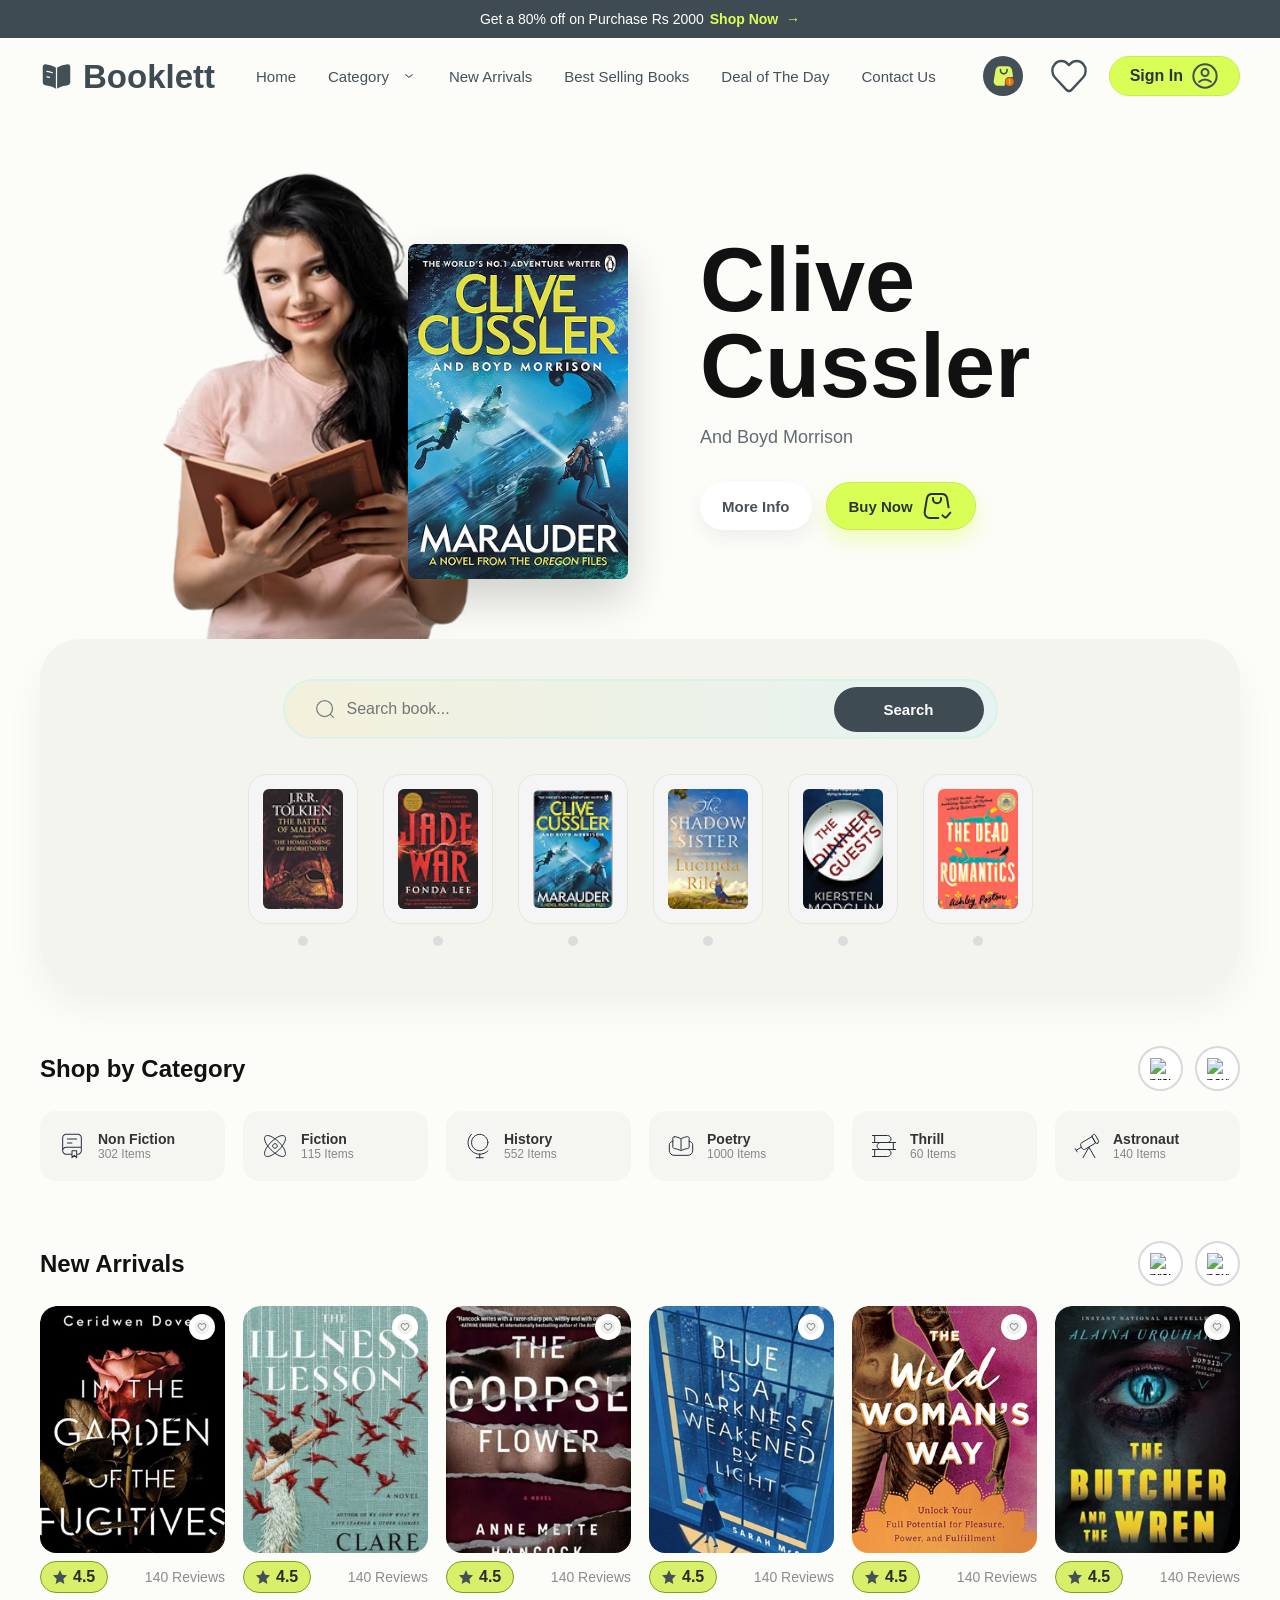
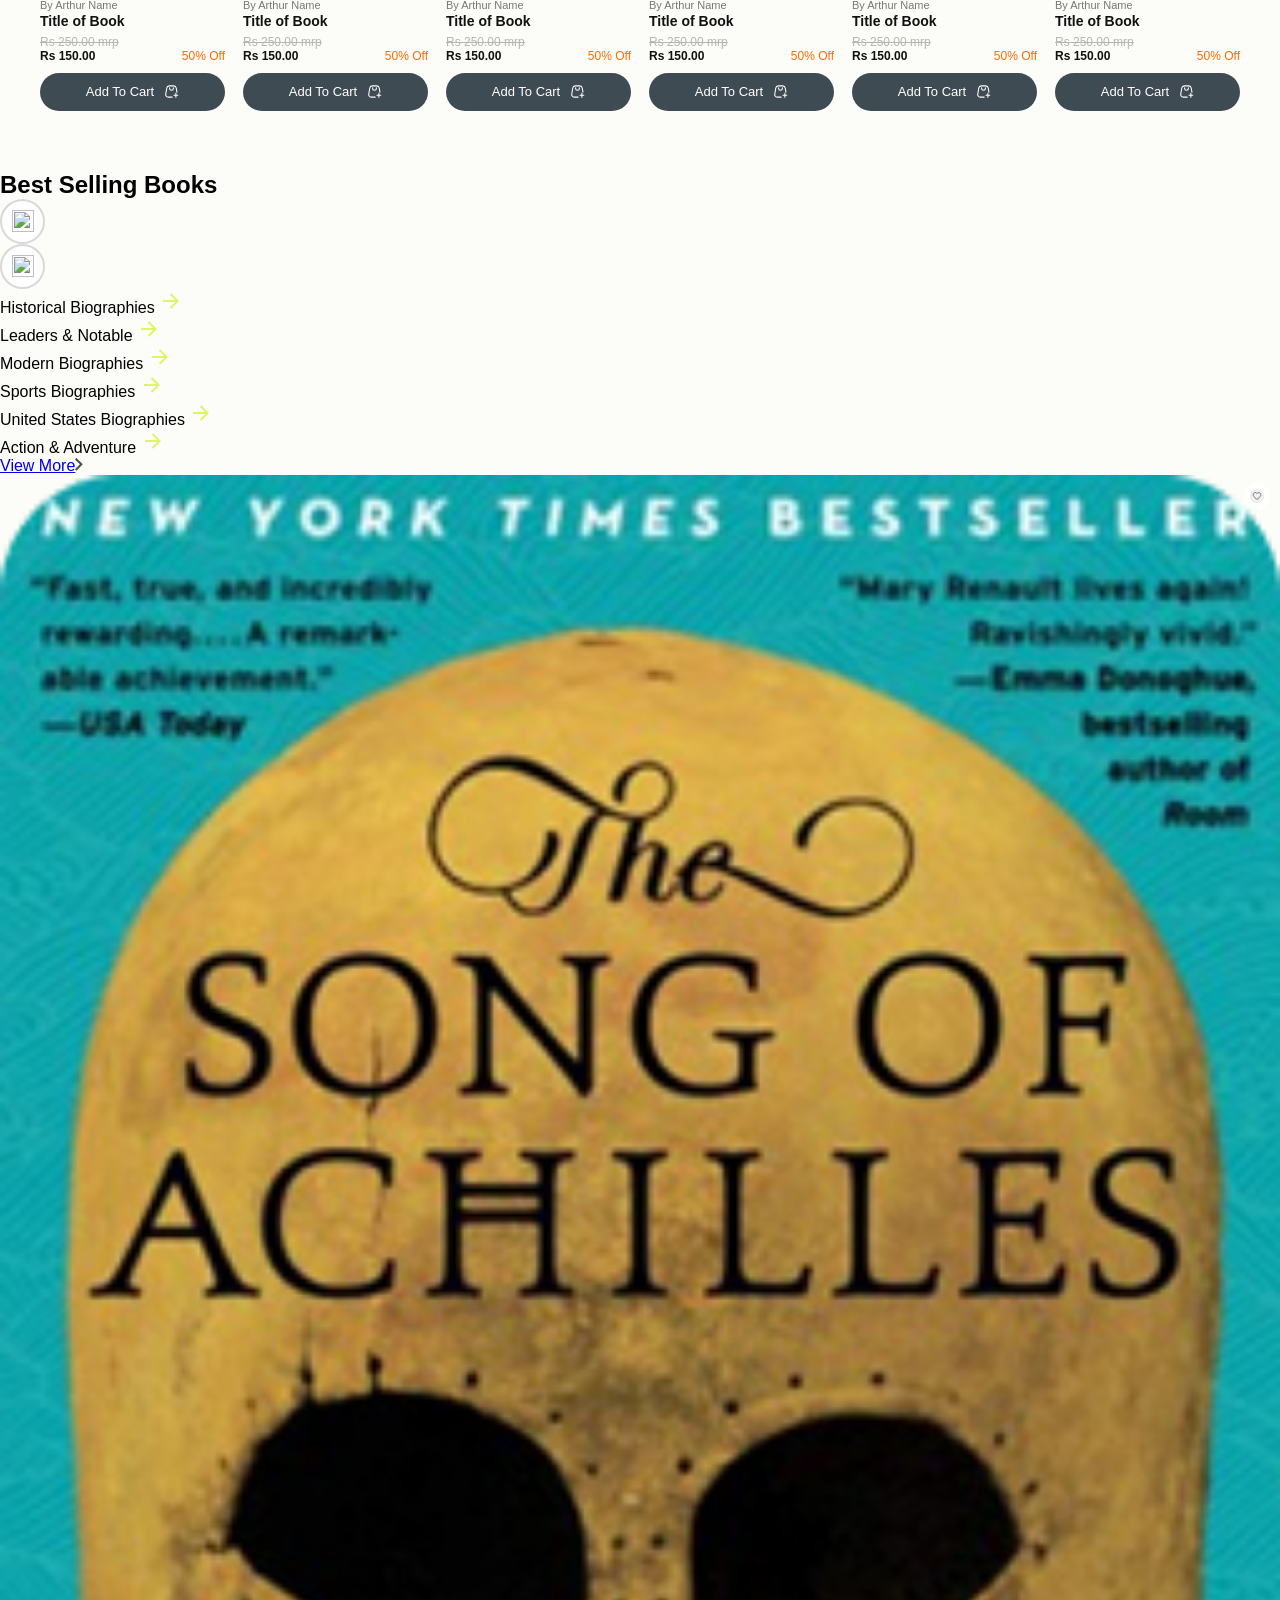
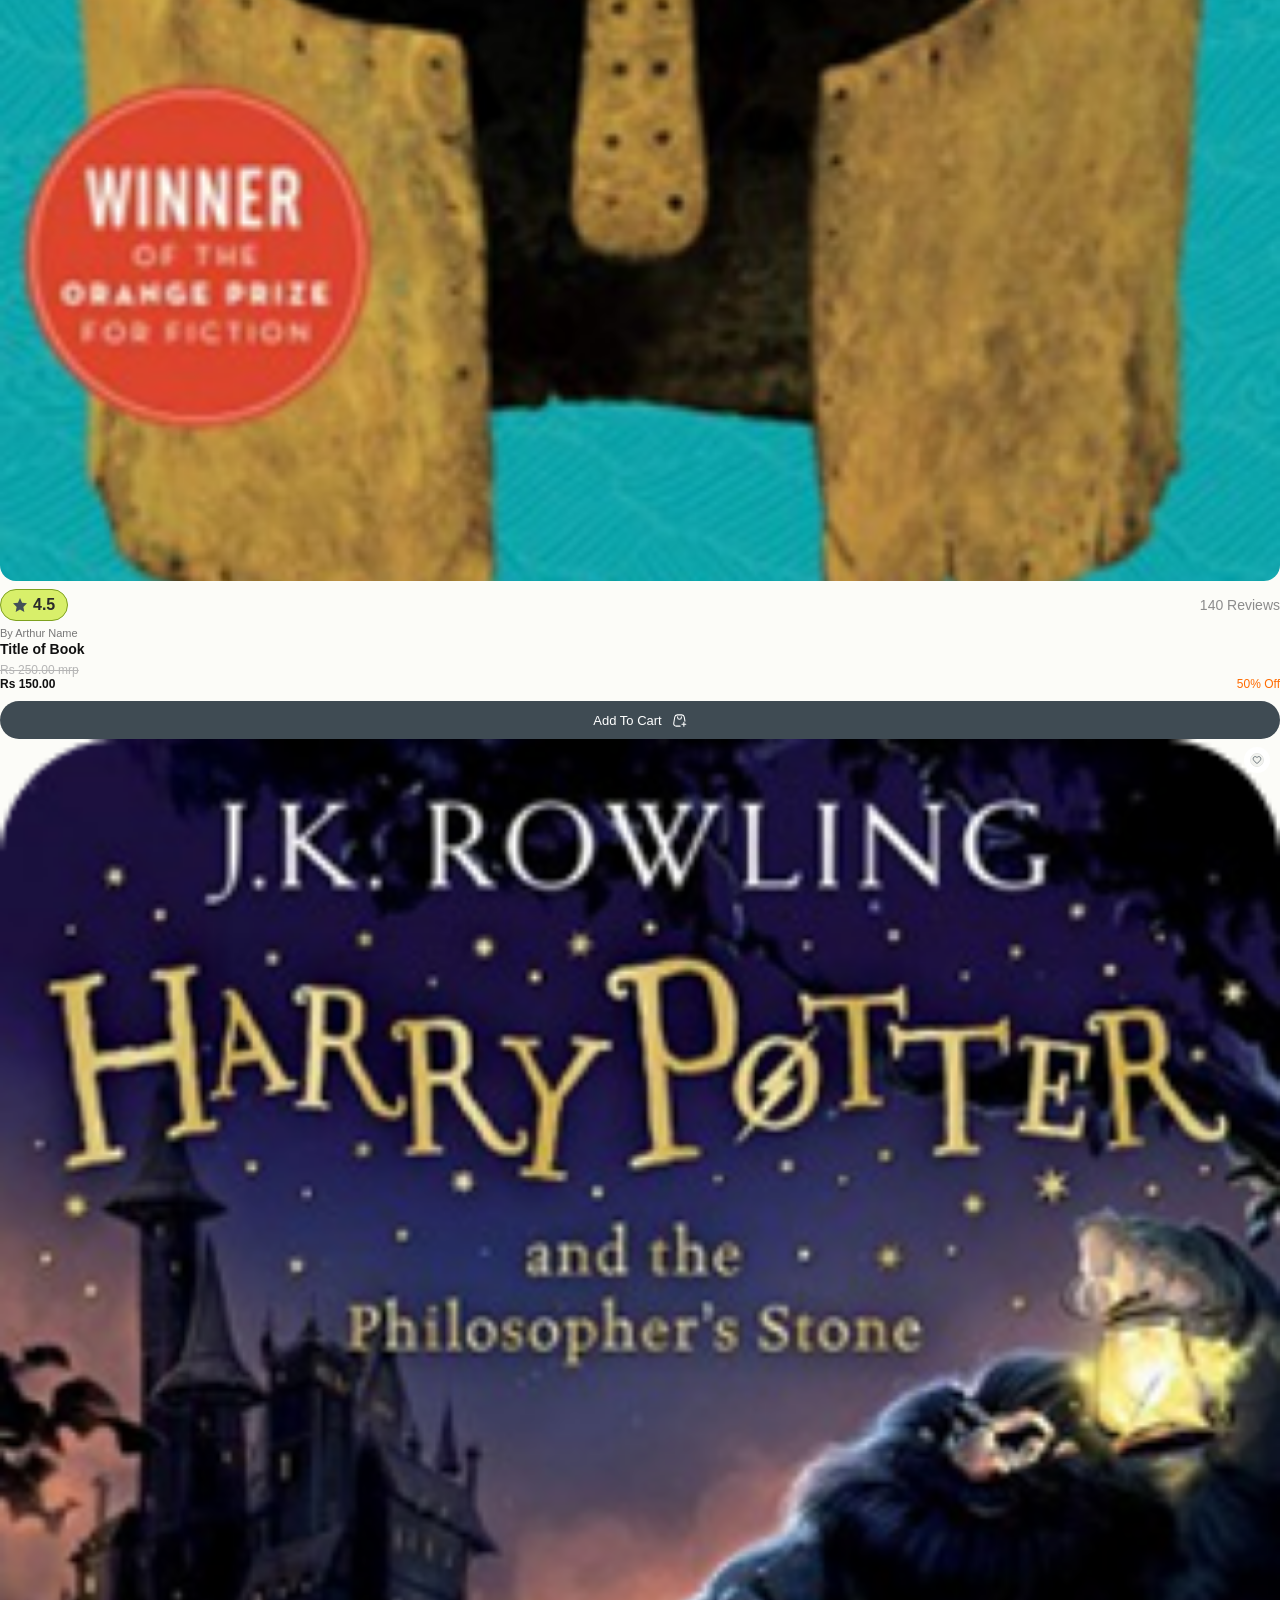
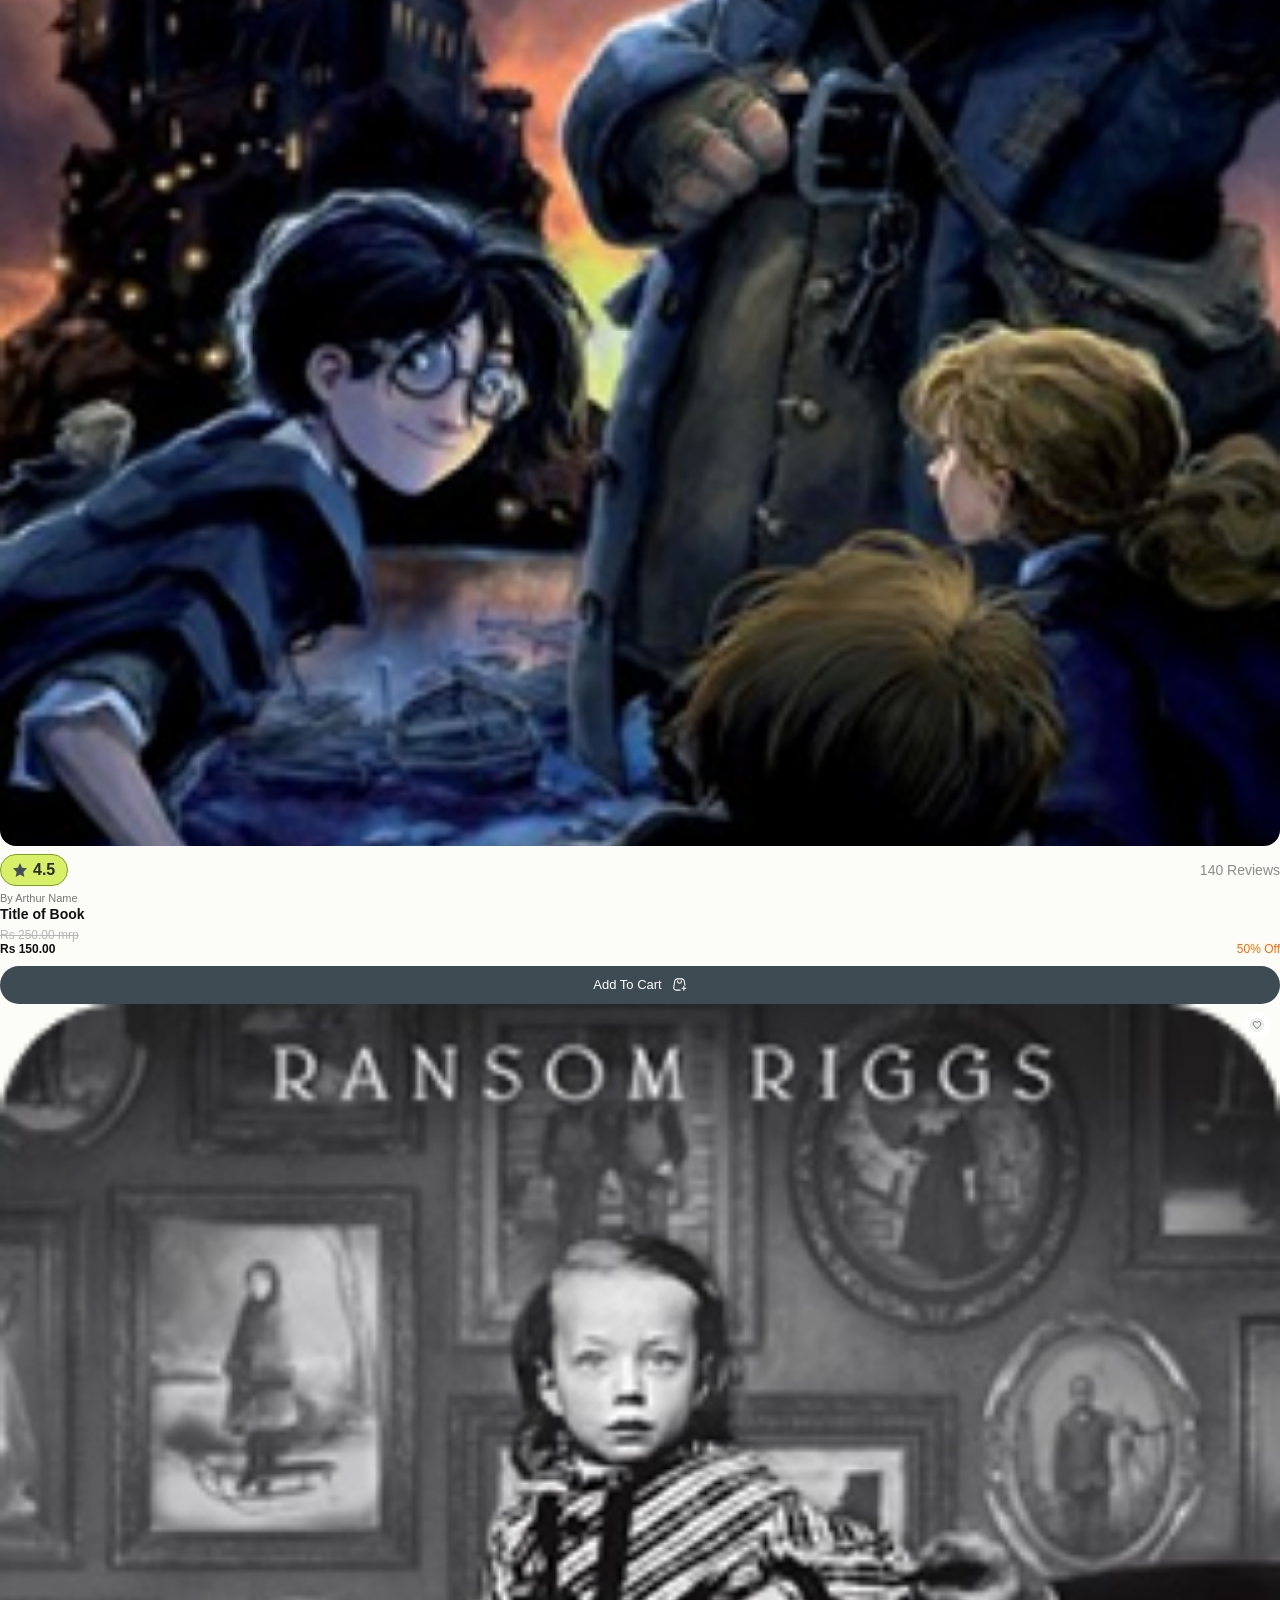
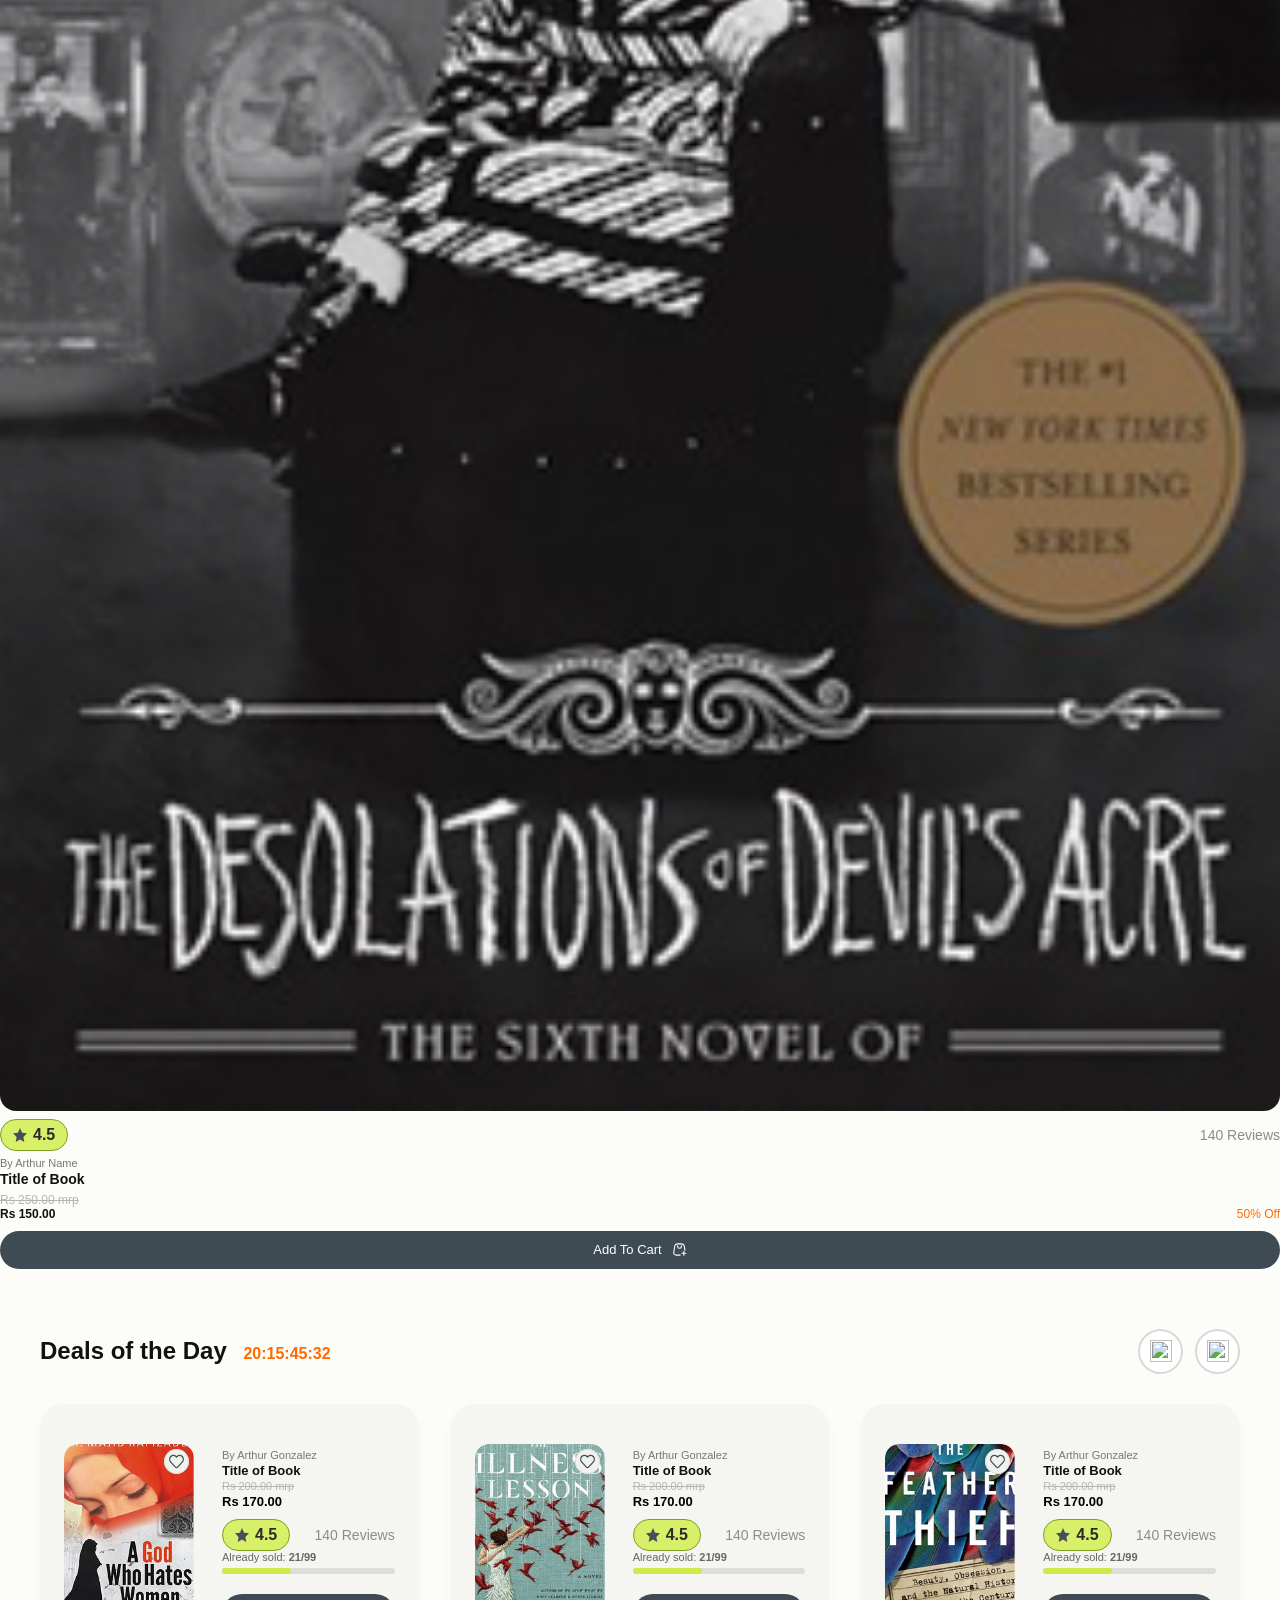
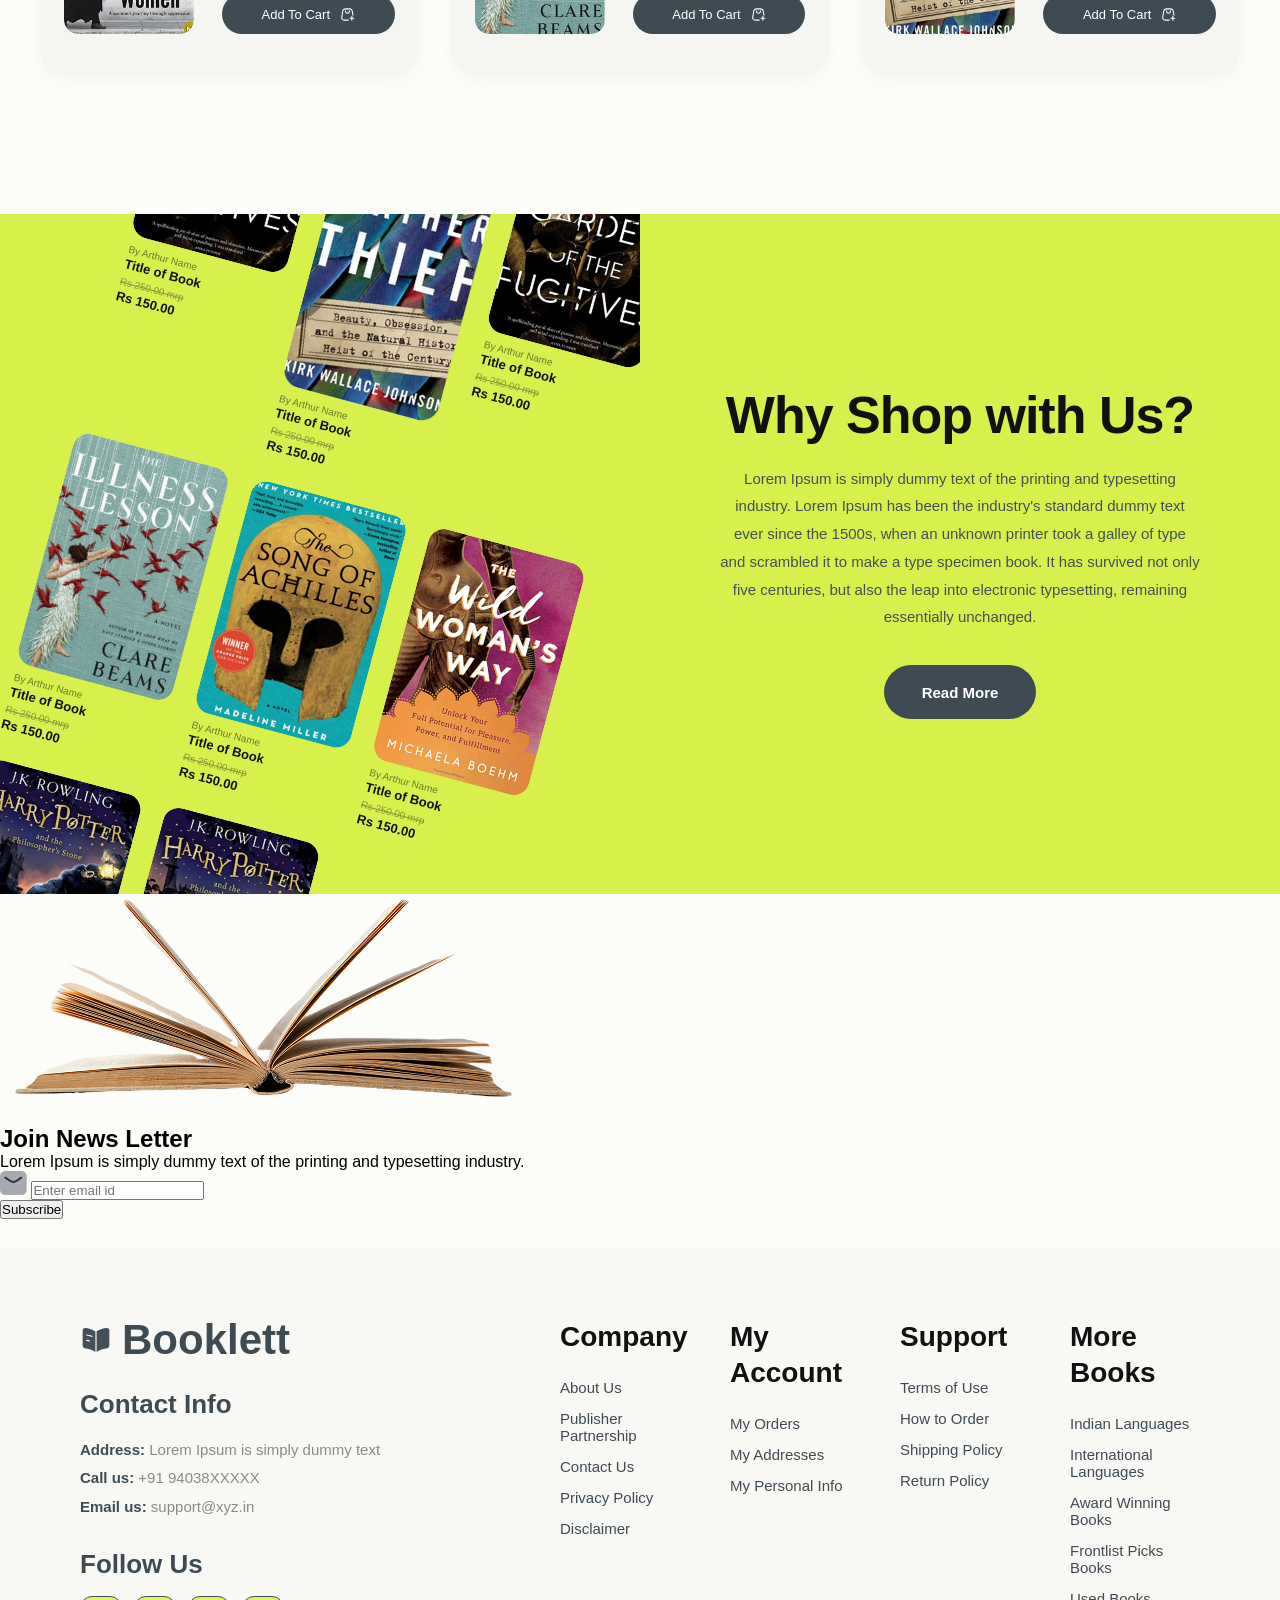
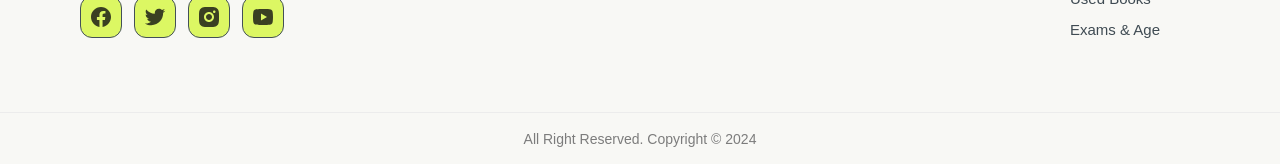
==== commit 510ff58e: "Separate the CSS into parts and modify the CSS paths in the HTML." ====
--- a/index.html
+++ b/index.html
@@ -4,7 +4,7 @@
 <head>
   <meta charset="UTF-8" />
   <meta name="viewport" content="width=device-width, initial-scale=1.0" />
-  <link rel="stylesheet" href="booklett.css" />
+  <link rel="stylesheet" href="./css/style.css" />
   <title>Booklett</title>
 </head>
 
--- a/css/style.css
+++ b/css/style.css
@@ -0,0 +1,10 @@
+@import url("./global.css");
+@import url("./header.css");
+@import url("./arrow.css");
+@import url("./category.css");
+@import url("./newarrivals.css");
+@import url("./bestselling.css");
+@import url("./dealday.css");
+@import url("./whyshop.css");
+@import url("./newsletter.css");
+@import url("./footer.css");
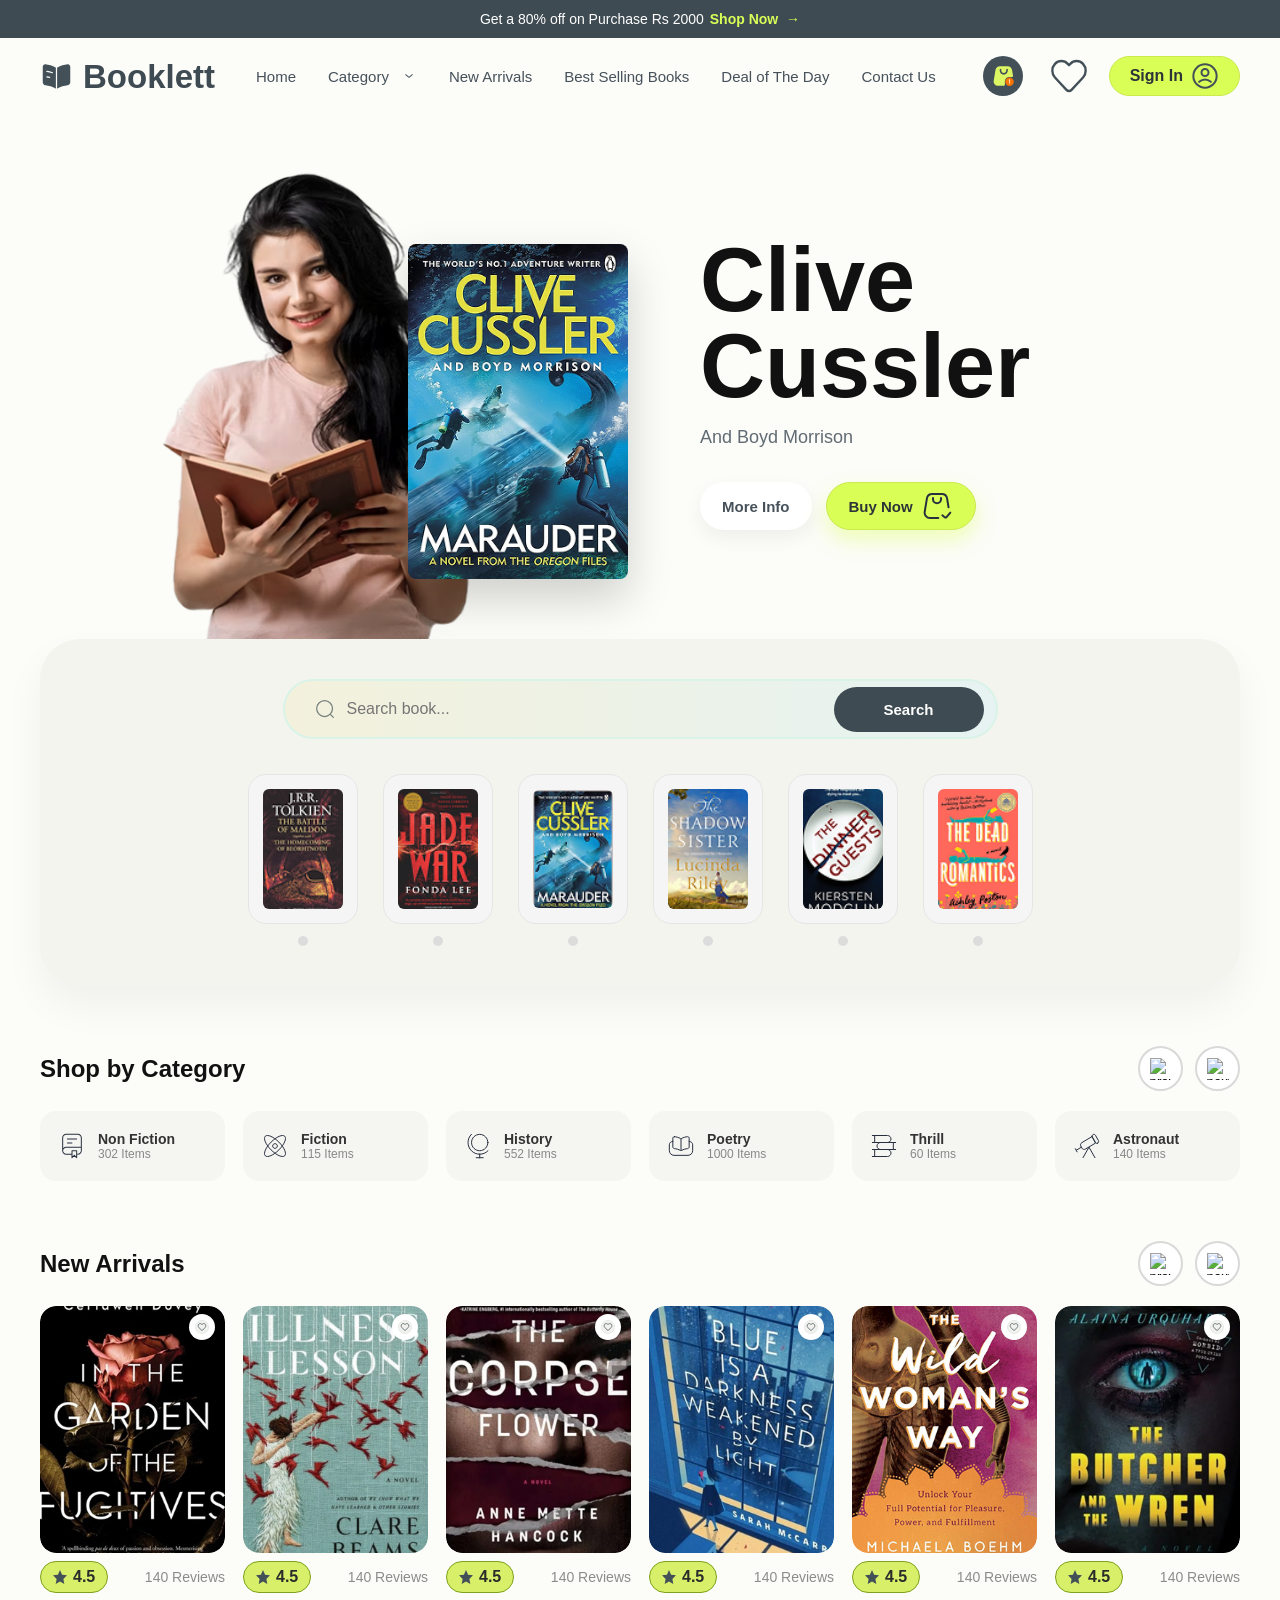
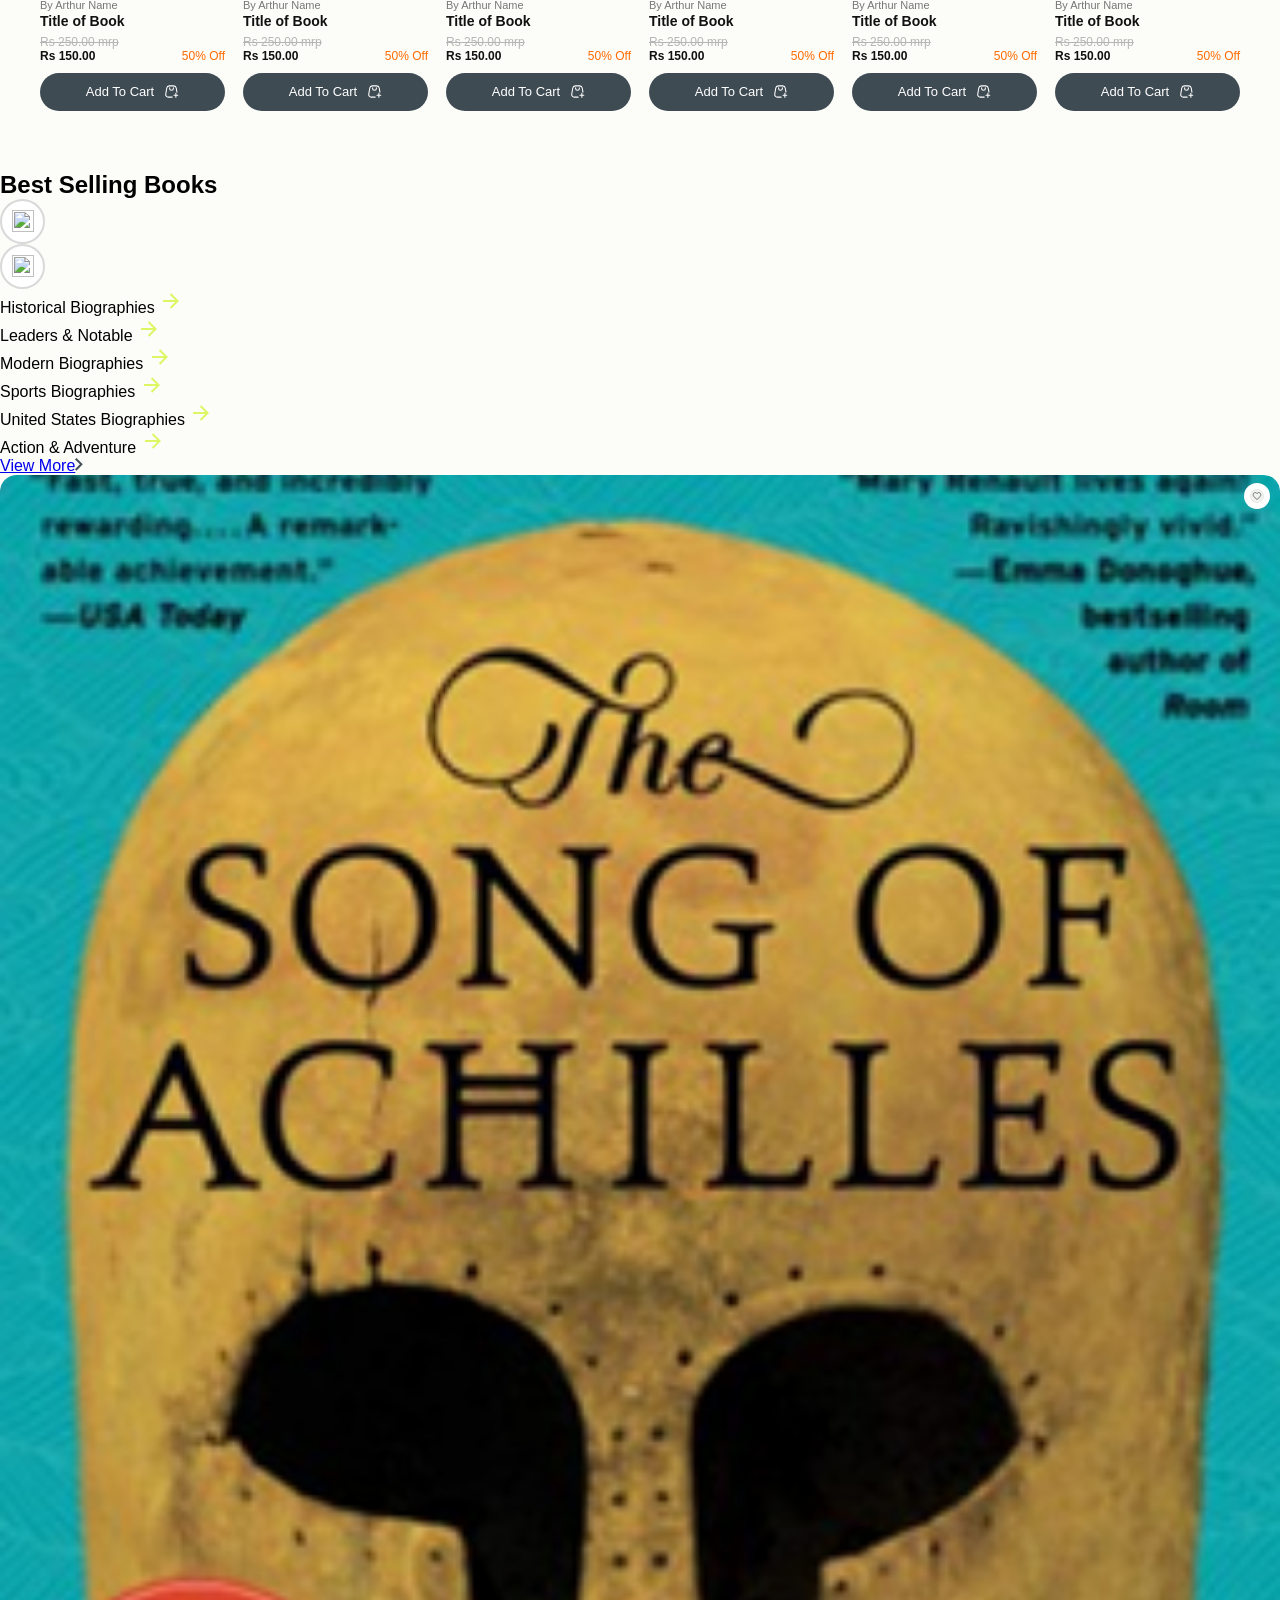
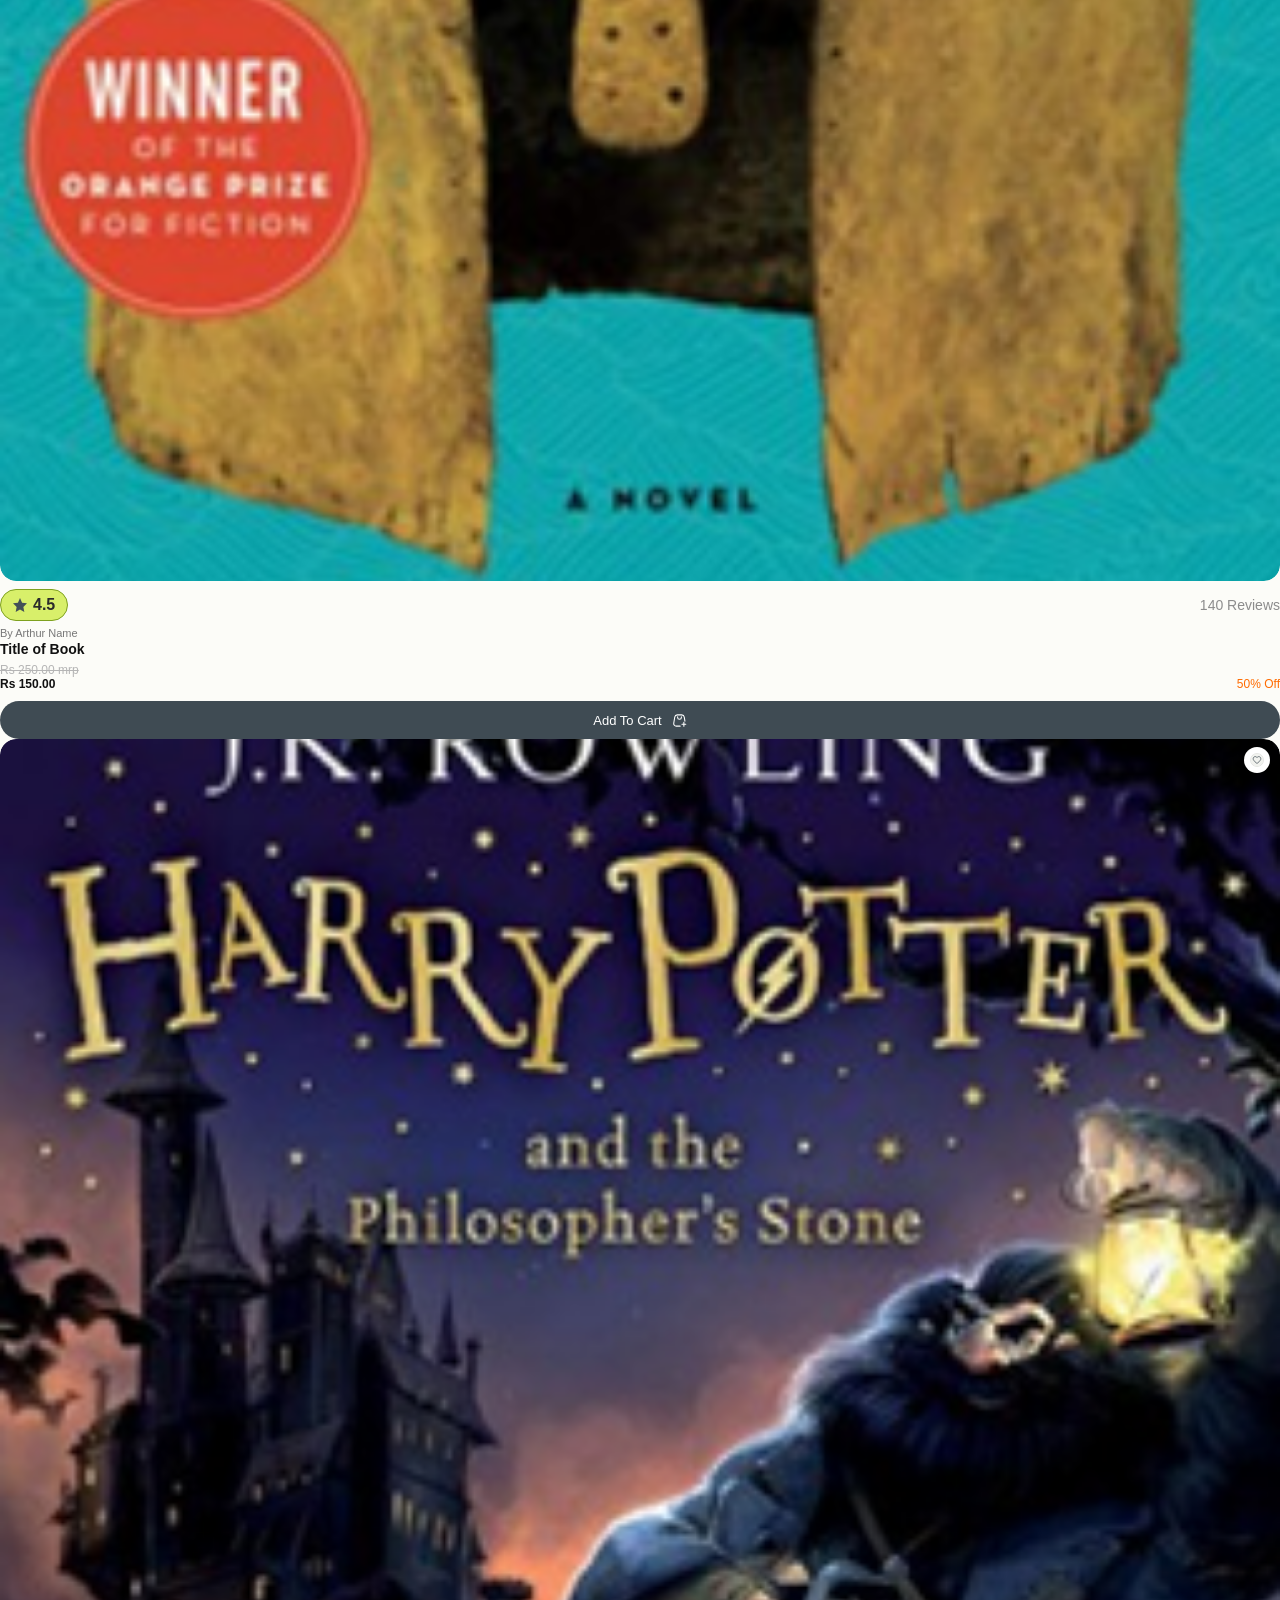
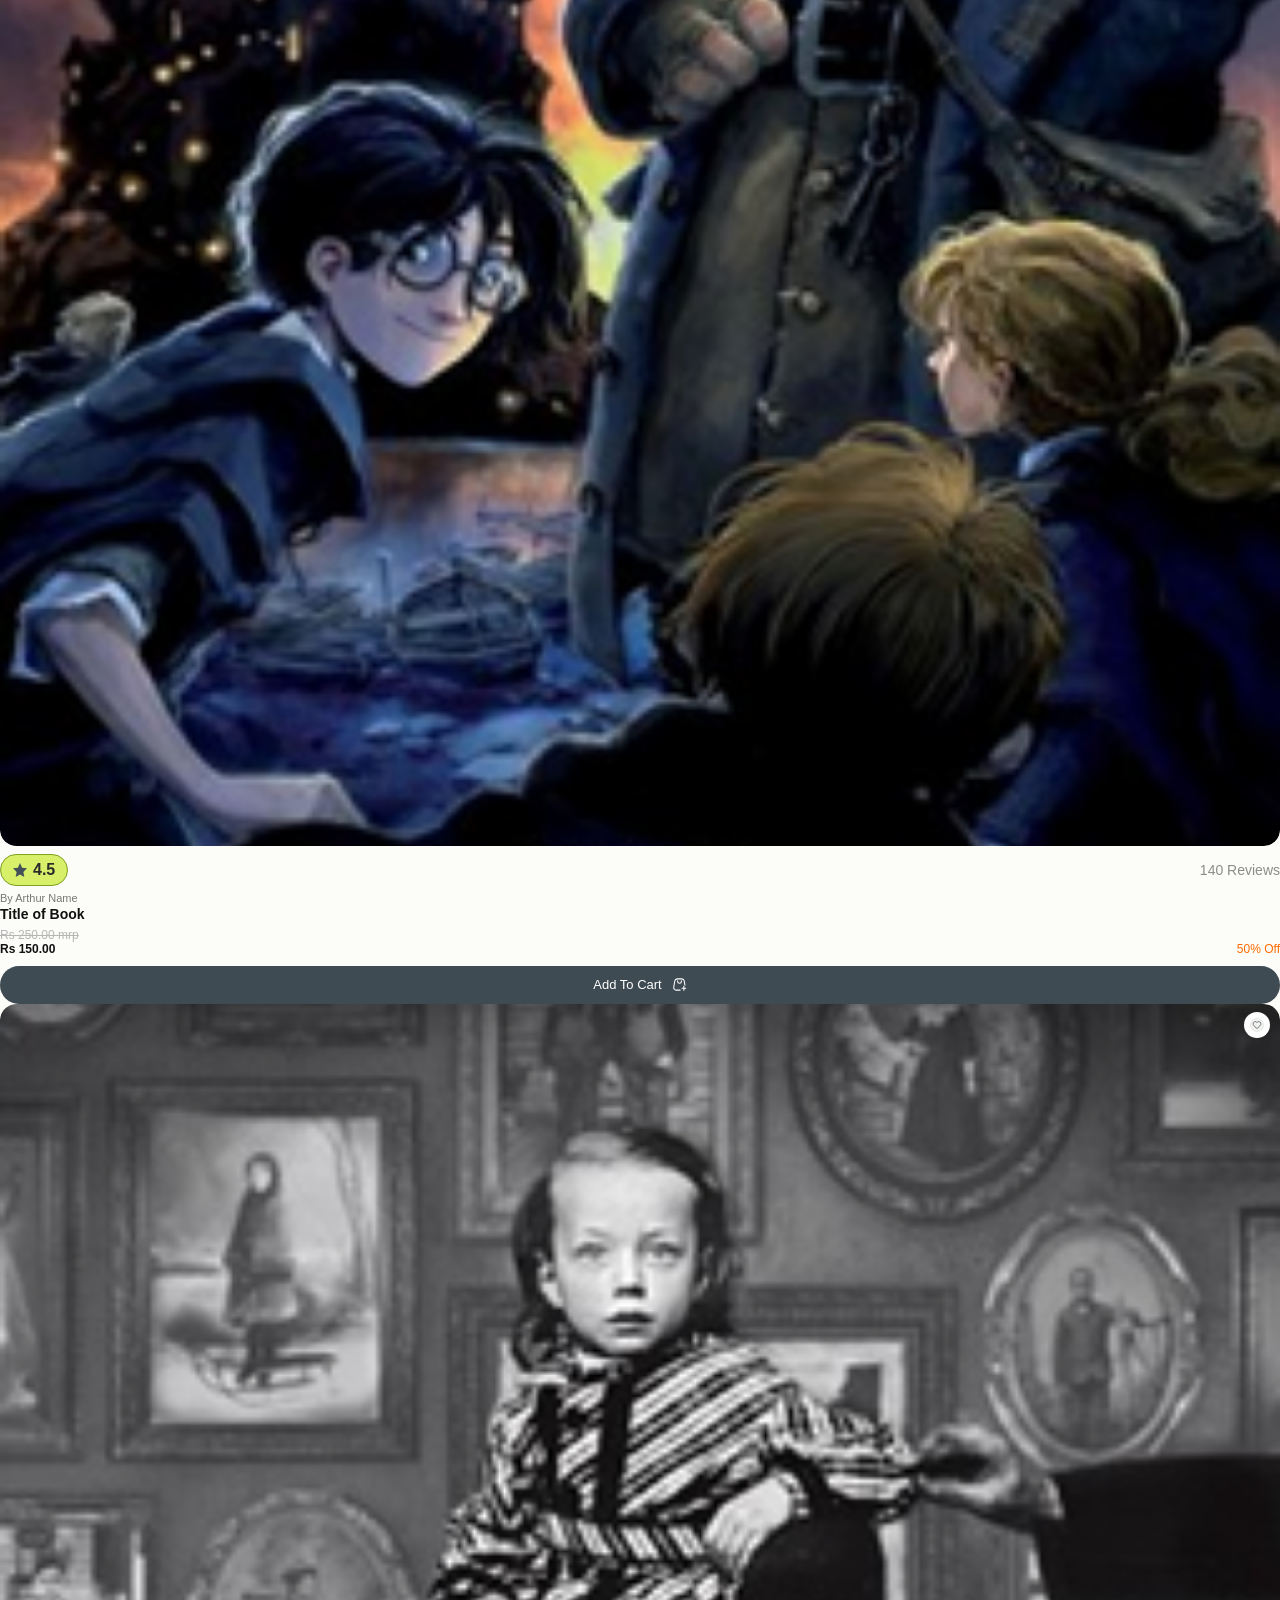
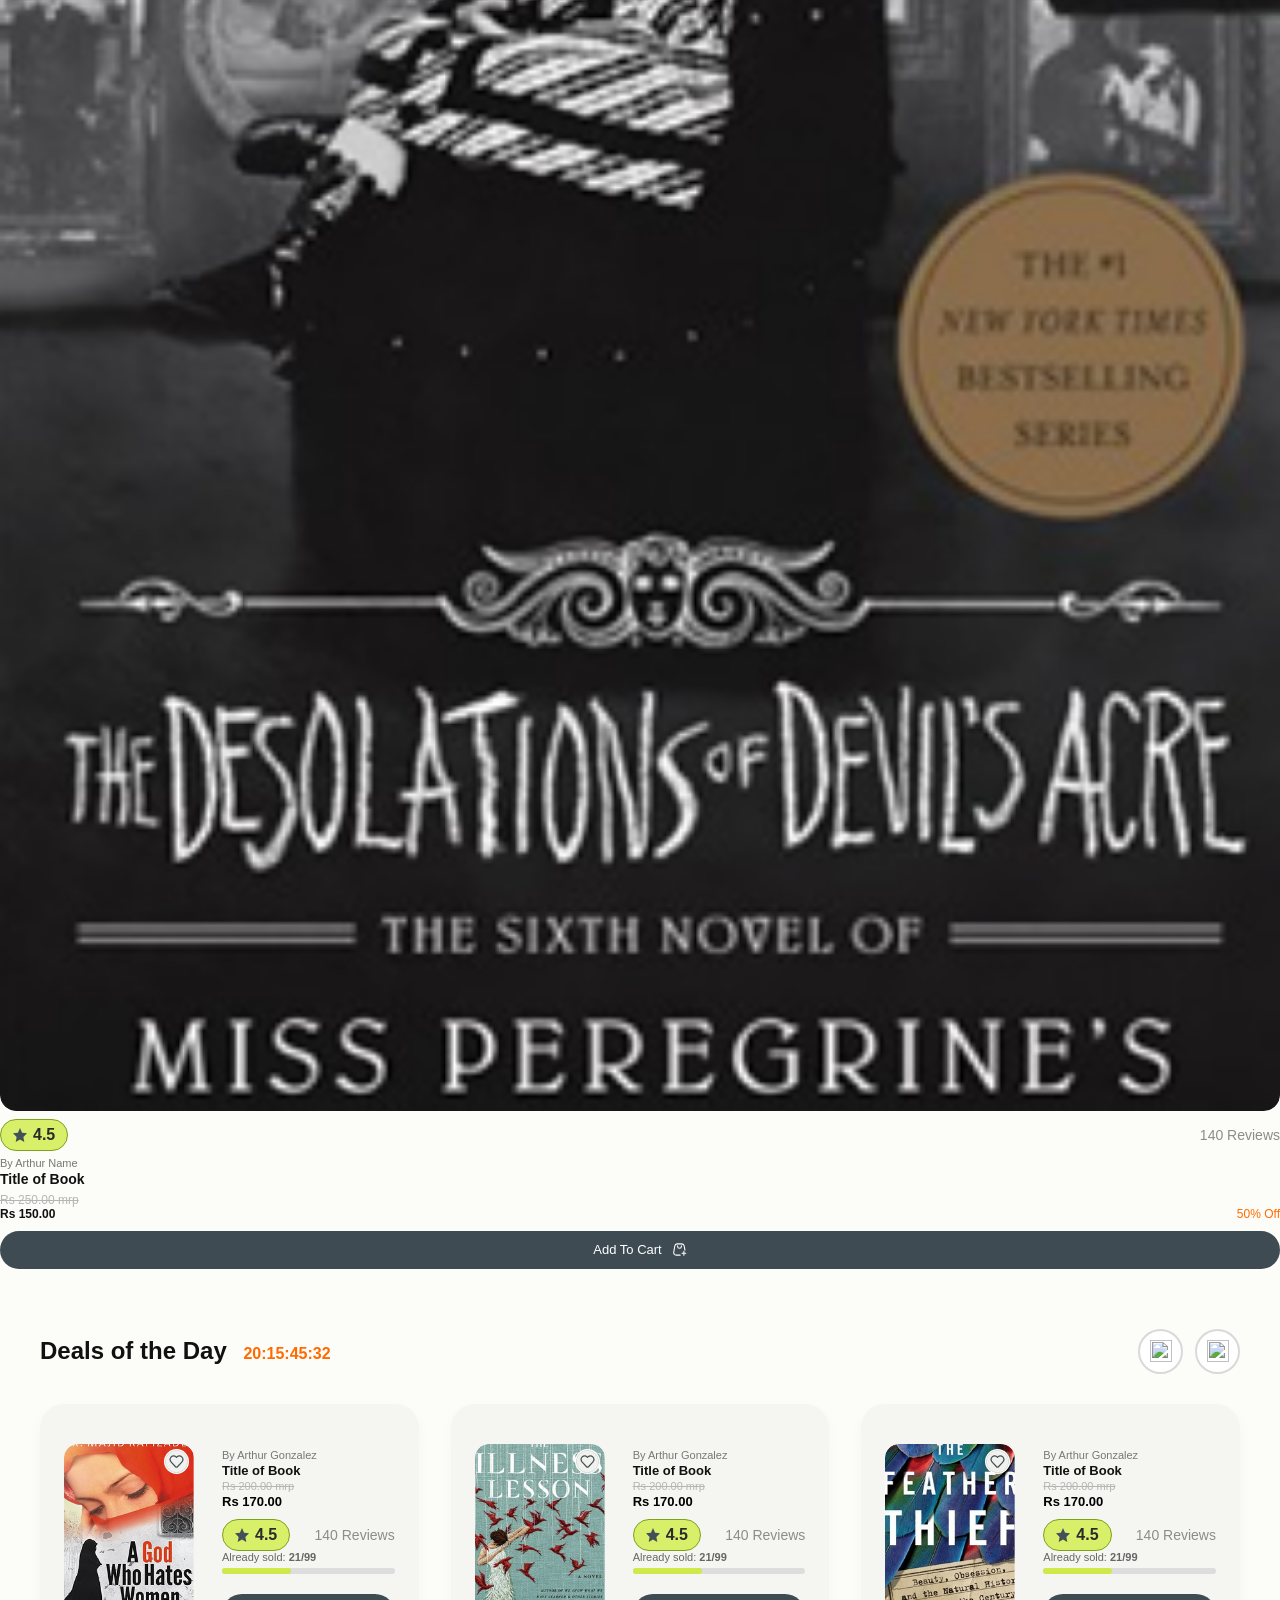
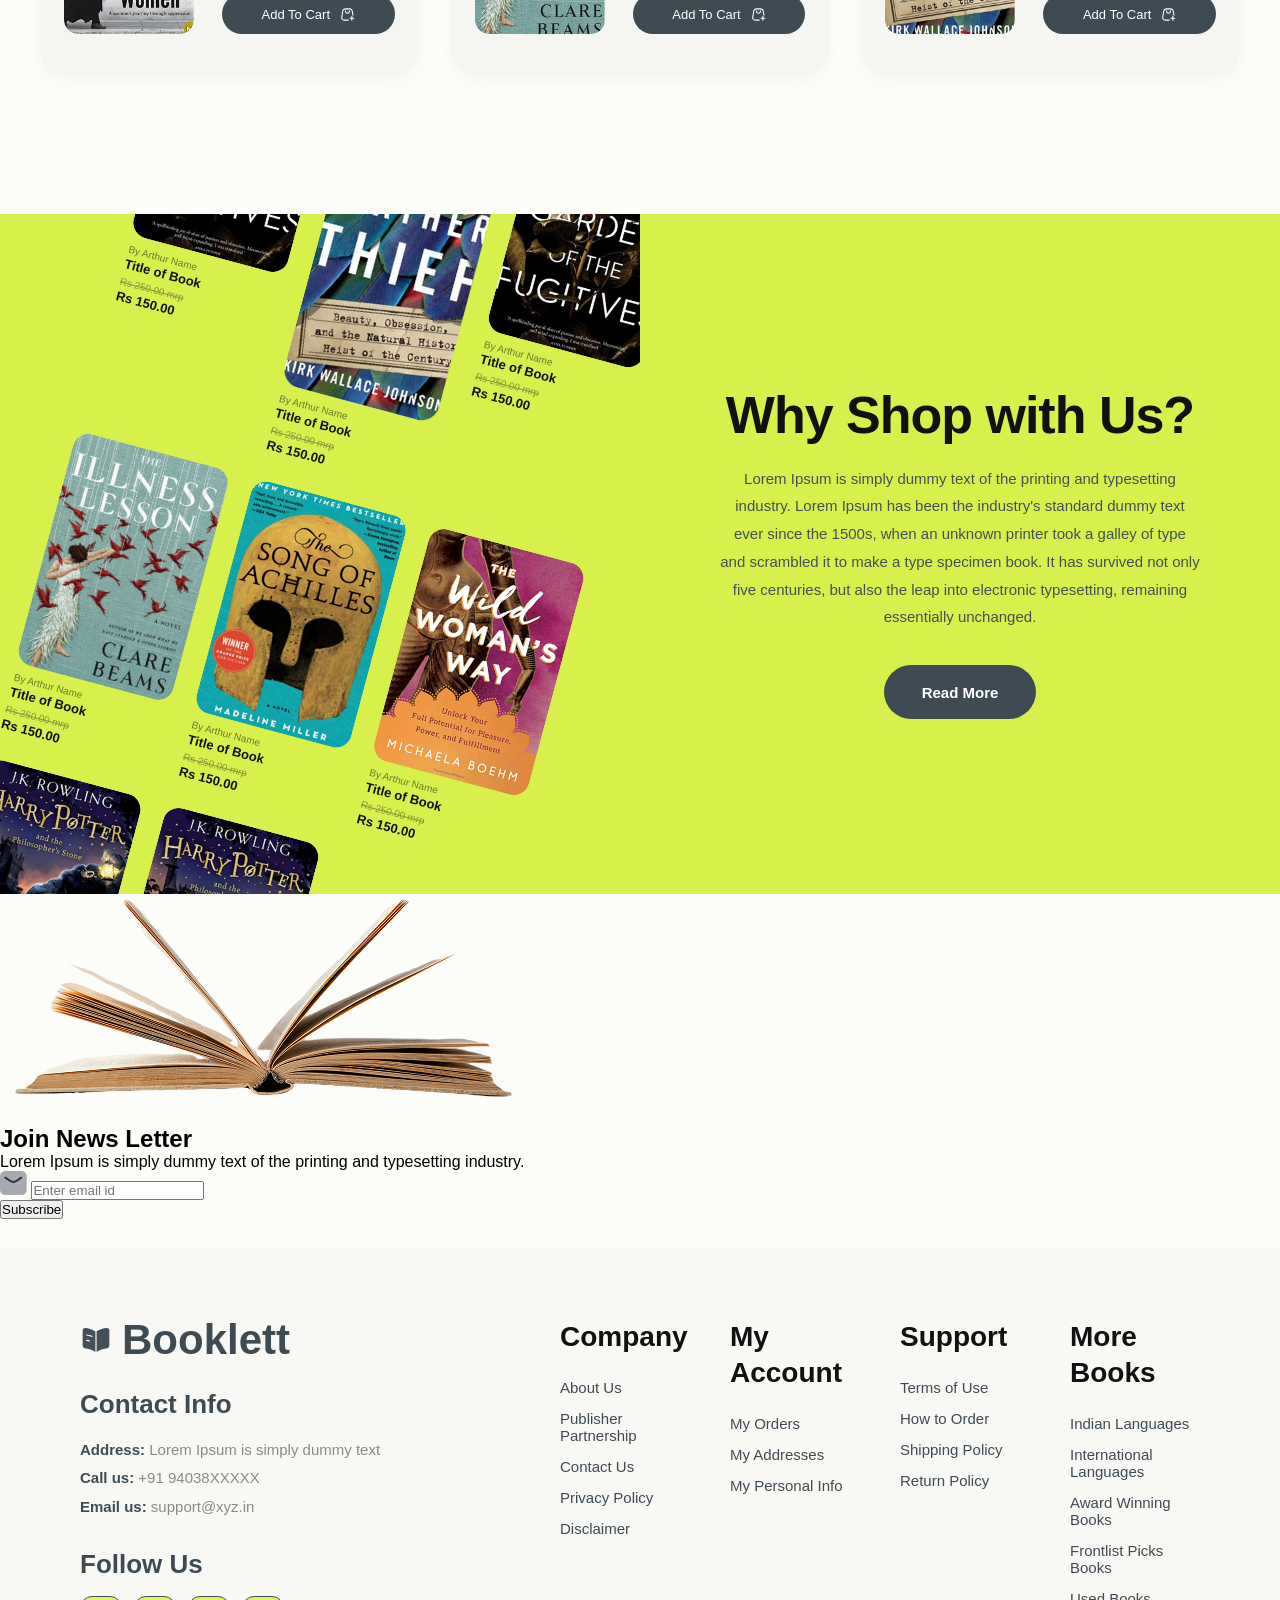
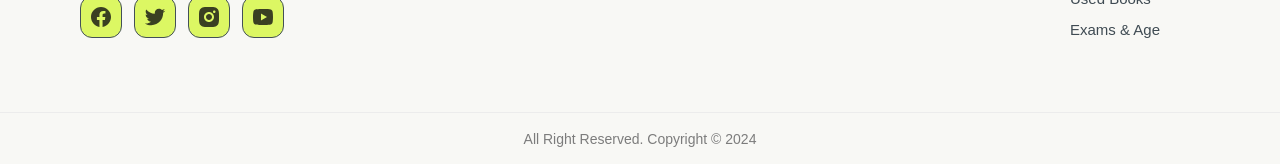
==== commit e3416be8: "fix typos and standardize section comments" ====
--- a/index.html
+++ b/index.html
@@ -199,7 +199,7 @@
 
     <div class="na-list">
 
-      <!-- ITEM -->
+      <!-- Item -->
       <div class="book-card">
         <div class="book-img">
           <img src="img/book1.png" alt="">
@@ -380,27 +380,22 @@
               Historical Biographies
               <span><img src="img/next-arrow.svg" alt="arrow"></span>
             </li>
-
             <li>
               Leaders & Notable
               <span><img src="img/next-arrow.svg" alt="arrow"></span>
             </li>
-
             <li>
               Modern Biographies
               <span><img src="img/next-arrow.svg" alt="arrow"></span>
             </li>
-
             <li>
               Sports Biographies
               <span><img src="img/next-arrow.svg" alt="arrow"></span>
             </li>
-
             <li>
               United States Biographies
               <span><img src="img/next-arrow.svg" alt="arrow"></span>
             </li>
-
             <li>
               Action & Adventure
               <span><img src="img/next-arrow.svg" alt="arrow"></span>
@@ -409,7 +404,6 @@
 
           <a href="#" class="view-more">View More<img src="img/viewmore.svg" alt="arrow"></a>
         </div>
-
 
         <div class="bs-right">
 
@@ -425,18 +419,15 @@
                 <img src="img/star.svg" alt="">
                 <span>4.5</span>
               </div>
-
               <span class="review-count">140 Reviews</span>
             </div>
             <p class="author">By Arthur Name</p>
             <h4 class="title">Title of Book</h4>
-
             <div class="price">
               <span class="old">Rs 250.00 mrp</span>
               <span class="new">Rs 150.00</span>
               <span class="discount">50% Off</span>
             </div>
-
             <button class="add-cart">Add To Cart <img src="img/add cart.svg"></button>
           </div>
 
@@ -452,18 +443,15 @@
                 <img src="img/star.svg" alt="">
                 <span>4.5</span>
               </div>
-
               <span class="review-count">140 Reviews</span>
             </div>
             <p class="author">By Arthur Name</p>
             <h4 class="title">Title of Book</h4>
-
             <div class="price">
               <span class="old">Rs 250.00 mrp</span>
               <span class="new">Rs 150.00</span>
               <span class="discount">50% Off</span>
             </div>
-
             <button class="add-cart">Add To Cart <img src="img/add cart.svg"></button>
           </div>
 
@@ -479,23 +467,21 @@
                 <img src="img/star.svg" alt="">
                 <span>4.5</span>
               </div>
-
               <span class="review-count">140 Reviews</span>
             </div>
             <p class="author">By Arthur Name</p>
             <h4 class="title">Title of Book</h4>
-
             <div class="price">
               <span class="old">Rs 250.00 mrp</span>
               <span class="new">Rs 150.00</span>
               <span class="discount">50% Off</span>
             </div>
-
             <button class="add-cart">Add To Cart <img src="img/add cart.svg"></button>
           </div>
 
         </div>
       </div>
+    </div>
   </section>
 
   <!-- Deal of the Day -->
@@ -518,7 +504,7 @@
 
       <div class="deal-list">
 
-        <!-- ITEM -->
+        <!-- Item -->
         <div class="deal-card">
           <div class="deal-img">
             <img src="img/dealBook1.png">
@@ -623,7 +609,7 @@
       </div>
     </div>
   </section>
-  <!-- ===== WHY SHOP WITH US ===== -->
+  <!-- Why shop with Us -->
   <section class="why-shop">
     <div class="why-container">
 
@@ -729,7 +715,7 @@
     </div>
   </section>
 
-  <!-- ===== JOIN NEWS LETTER ===== -->
+  <!-- Join news Letter -->
   <section class="newsletter">
     <div class="newsletter-box">
 
@@ -761,7 +747,7 @@
     </div>
   </section>
 
-  <!-- ===== FOOTER ===== -->
+  <!-- Footer -->
   <footer class="footer">
 
     <div class="footer-container">
@@ -869,4 +855,4 @@
   </footer>
 </body>
 
-</html>
+</html>
--- a/css/style.css
+++ b/css/style.css
@@ -1,6 +1,7 @@
 @import url("./global.css");
+@import url("./arrow.css");
+@import url("./bookcard.css");
 @import url("./header.css");
-@import url("./arrow.css");
 @import url("./category.css");
 @import url("./newarrivals.css");
 @import url("./bestselling.css");
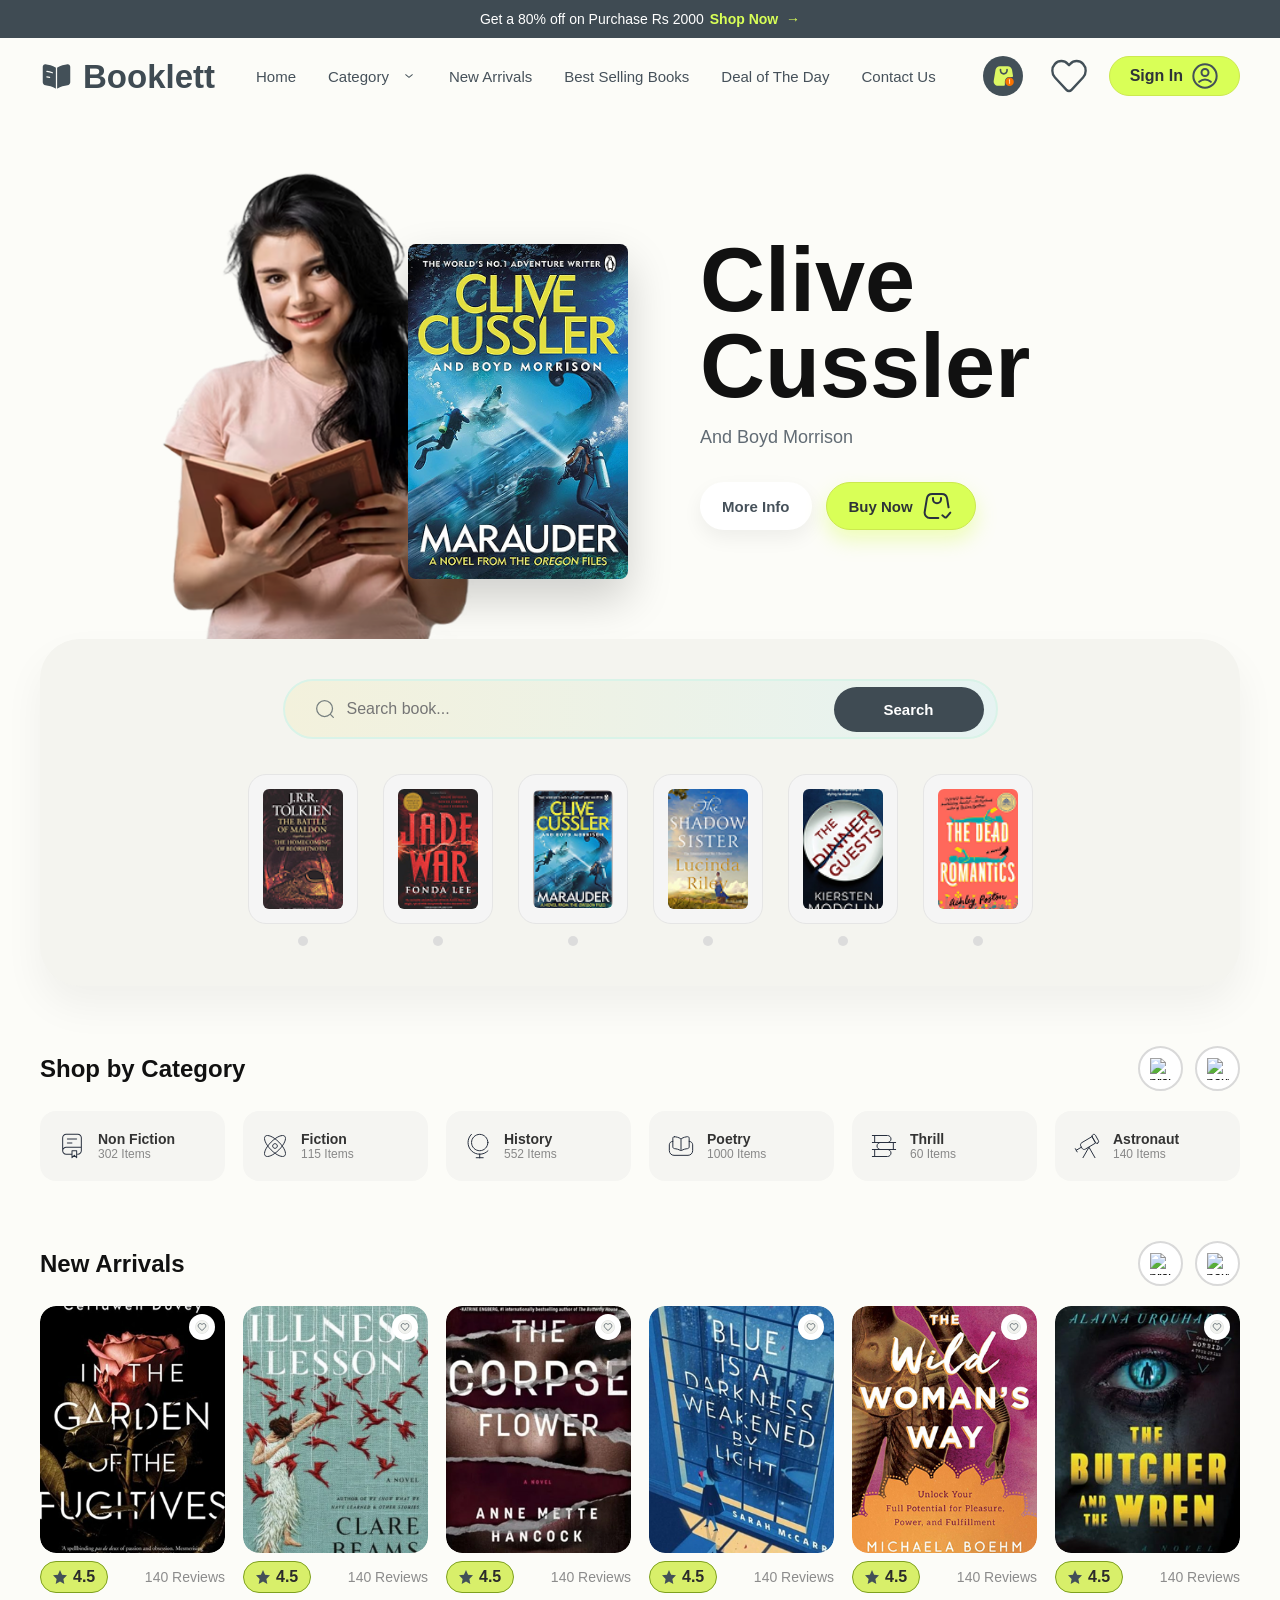
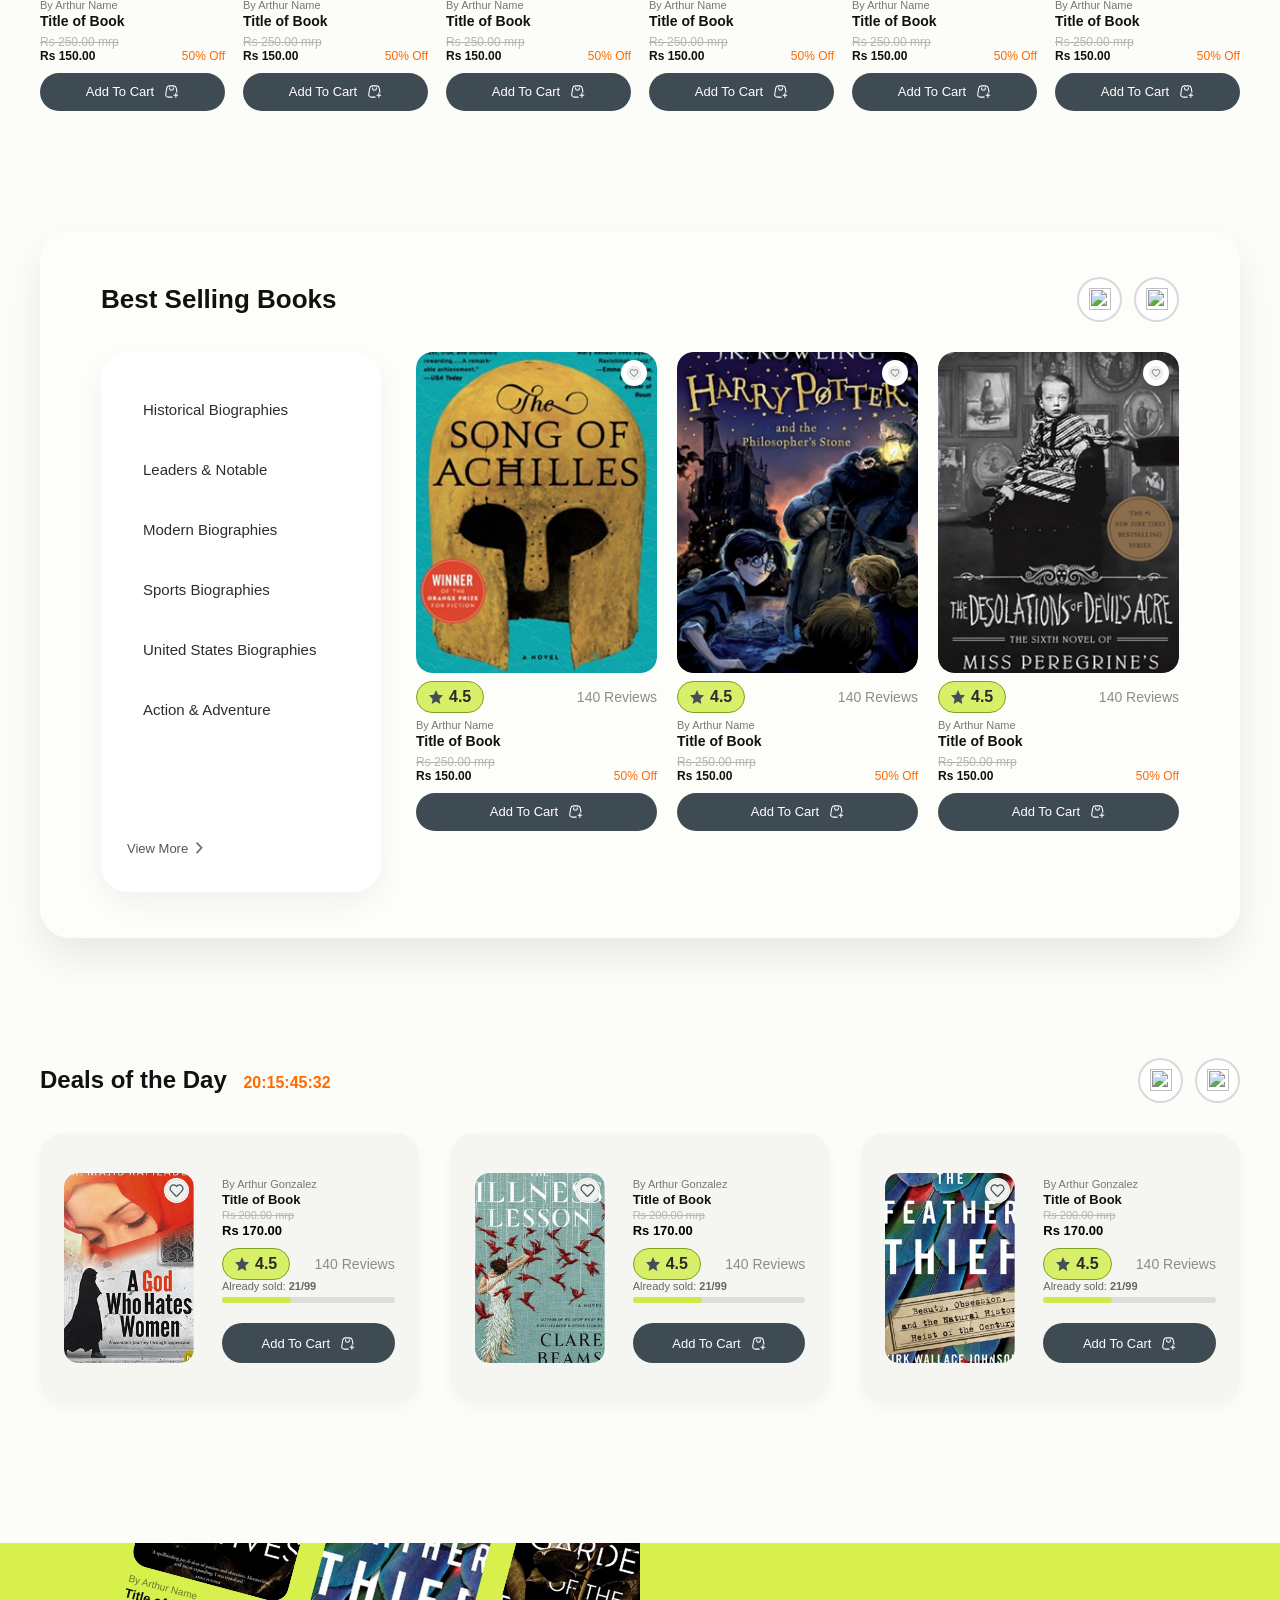
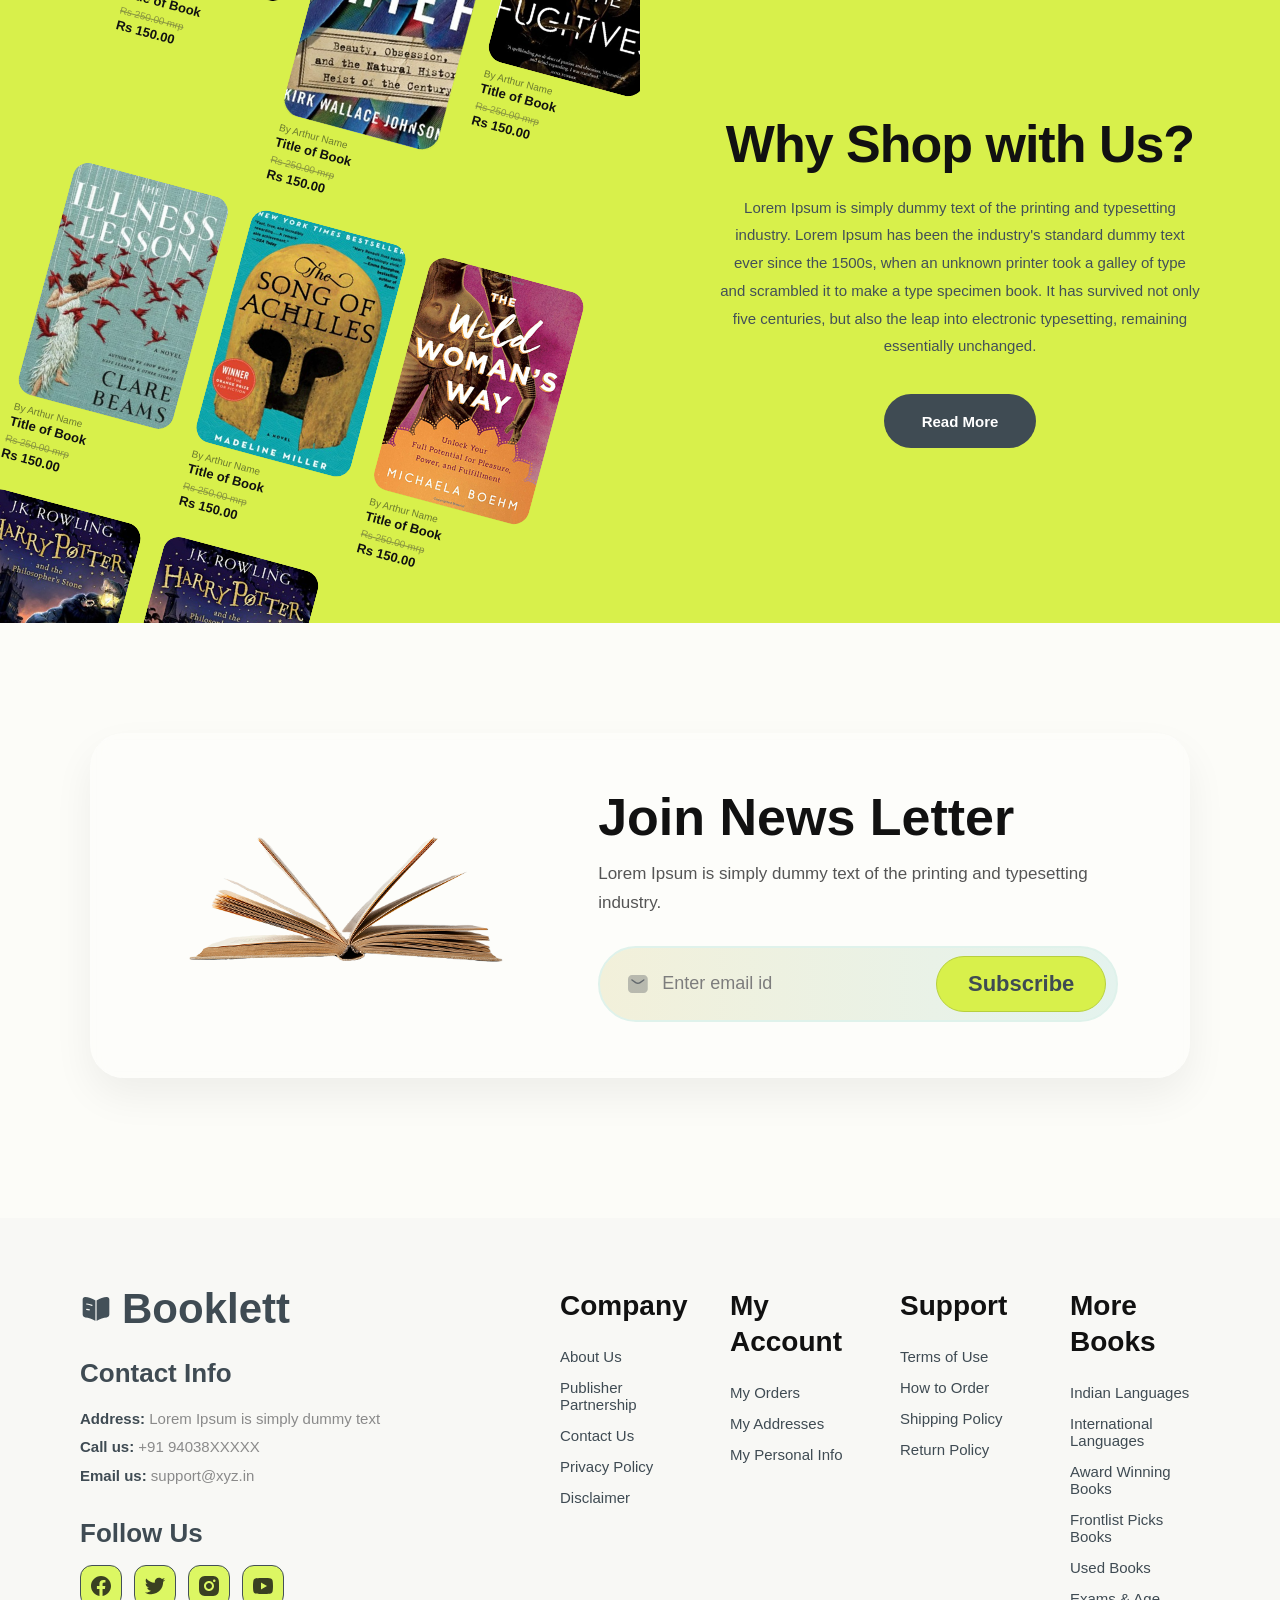
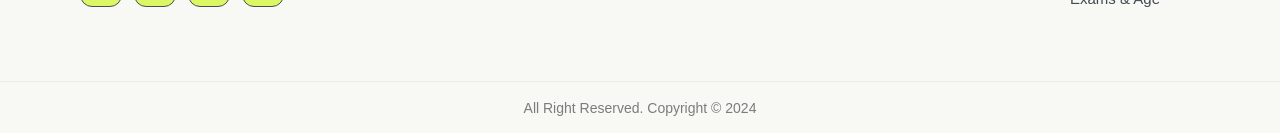
==== commit 7e594b53: "remove empty lines after heading tags" ====
--- a/index.html
+++ b/index.html
@@ -725,22 +725,17 @@
 
       <div class="newsletter-right">
         <h2>Join News Letter</h2>
-
         <p>
           Lorem Ipsum is simply dummy text of the printing and typesetting industry.
         </p>
-
         <div class="newsletter-form">
-
           <div class="newsletter-input">
             <img src="img/mail.svg" alt="mail">
             <input type="email" placeholder="Enter email id">
           </div>
-
           <button class="subscribe-btn">
             Subscribe
           </button>
-
         </div>
       </div>
 
@@ -749,11 +744,8 @@
 
   <!-- Footer -->
   <footer class="footer">
-
     <div class="footer-container">
-
       <div class="footer-left">
-
         <div class="footer-logo">
           <img src="img/book.svg" alt="logo">
           <span>Booklett</span>
@@ -761,17 +753,14 @@
 
         <div class="footer-contact">
           <h4>Contact Info</h4>
-
           <p>
             <strong>Address:</strong>
             Lorem Ipsum is simply dummy text
           </p>
-
           <p>
             <strong>Call us:</strong>
             +91 94038XXXXX
           </p>
-
           <p>
             <strong>Email us:</strong>
             support@xyz.in
@@ -780,25 +769,19 @@
 
         <div class="footer-social">
           <h4>Follow Us</h4>
-
           <div class="social-list">
-
             <a href="#">
               <img src="img/fb.svg" alt="facebook">
             </a>
-
             <a href="#">
               <img src="img/twitter.svg" alt="twitter">
             </a>
-
             <a href="#">
               <img src="img/insta.svg" alt="instagram">
             </a>
-
             <a href="#">
               <img src="img/ytb.svg" alt="youtube">
             </a>
-
           </div>
         </div>
 
@@ -808,7 +791,6 @@
 
         <div class="footer-column">
           <h3>Company</h3>
-
           <a href="#">About Us</a>
           <a href="#">Publisher Partnership</a>
           <a href="#">Contact Us</a>
@@ -818,7 +800,6 @@
 
         <div class="footer-column">
           <h3>My Account</h3>
-
           <a href="#">My Orders</a>
           <a href="#">My Addresses</a>
           <a href="#">My Personal Info</a>
@@ -826,7 +807,6 @@
 
         <div class="footer-column">
           <h3>Support</h3>
-
           <a href="#">Terms of Use</a>
           <a href="#">How to Order</a>
           <a href="#">Shipping Policy</a>
@@ -835,7 +815,6 @@
 
         <div class="footer-column">
           <h3>More Books</h3>
-
           <a href="#">Indian Languages</a>
           <a href="#">International Languages</a>
           <a href="#">Award Winning Books</a>
--- a/css/style.css
+++ b/css/style.css
@@ -4,8 +4,8 @@
 @import url("./header.css");
 @import url("./category.css");
 @import url("./newarrivals.css");
-@import url("./bestselling.css");
+@import url("./bestsellingbook.css");
 @import url("./dealday.css");
 @import url("./whyshop.css");
-@import url("./newsletter.css");
+@import url("./newletter.css");
 @import url("./footer.css");
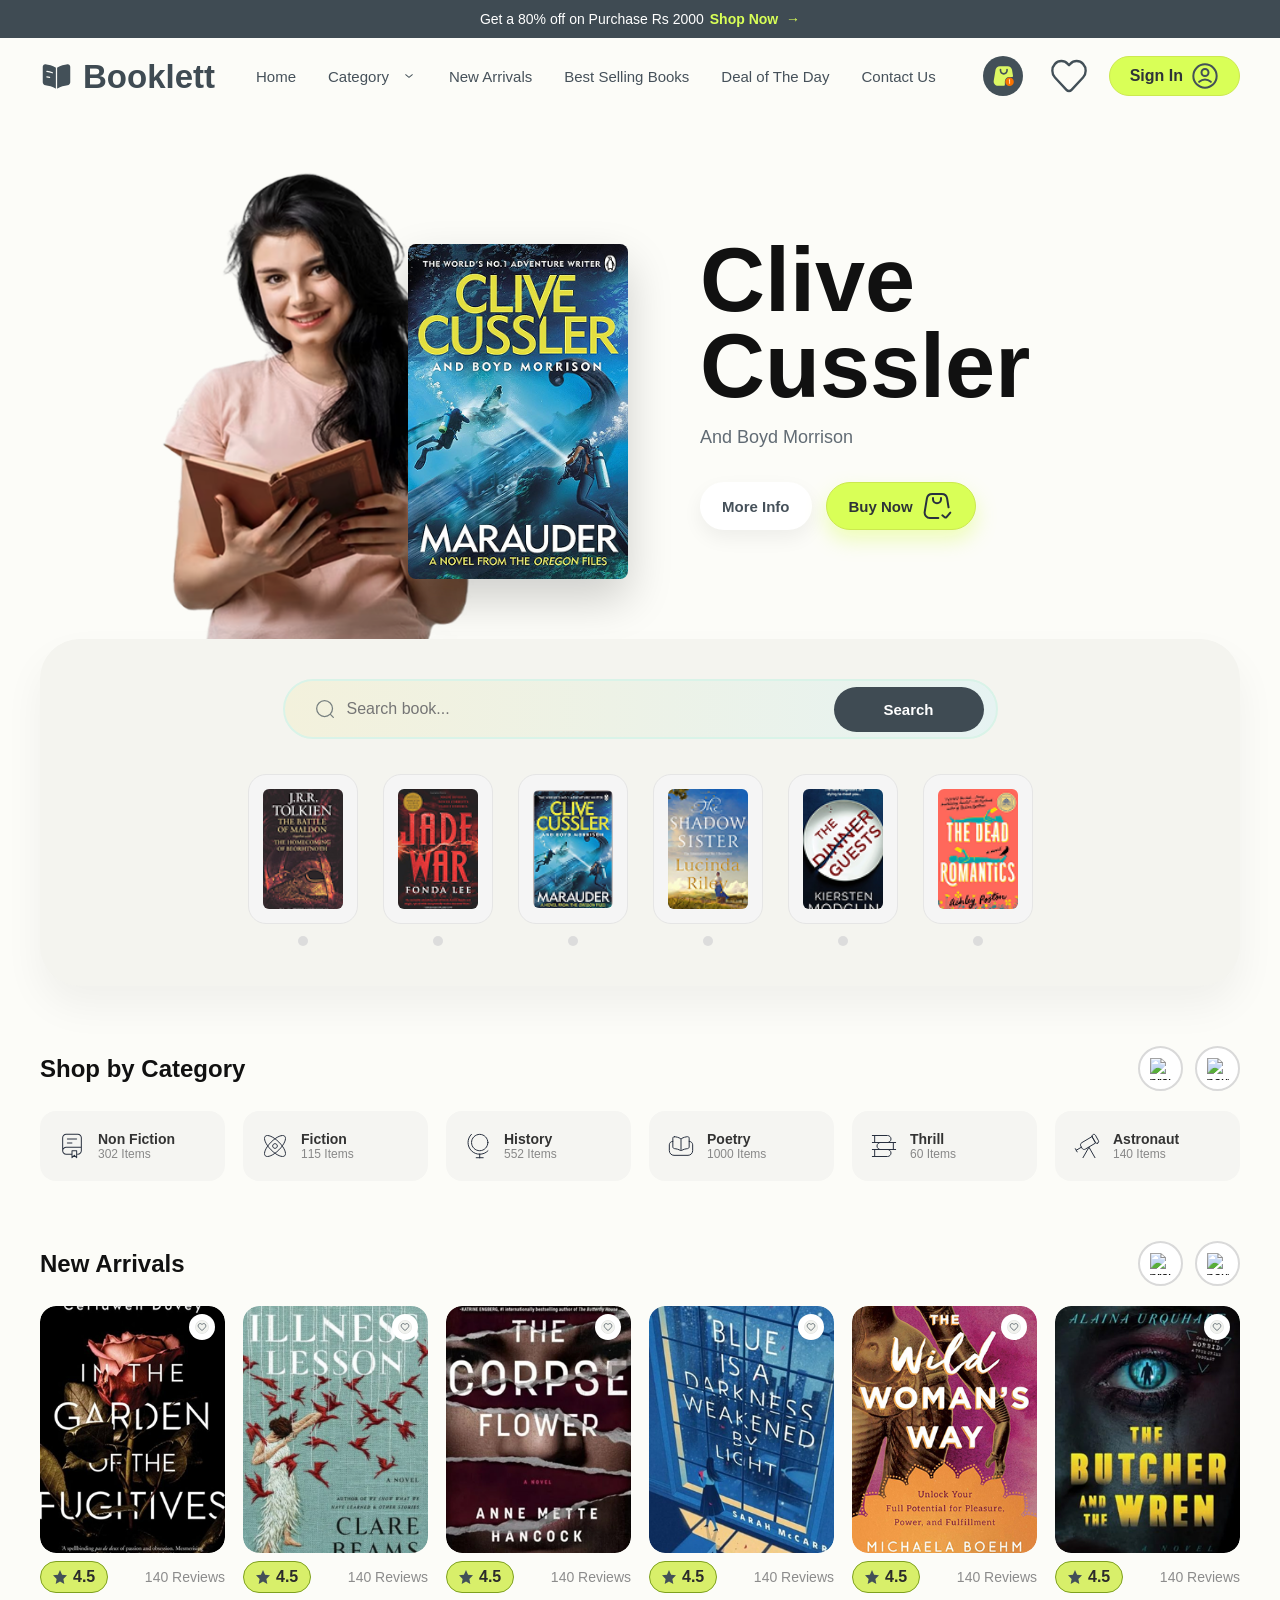
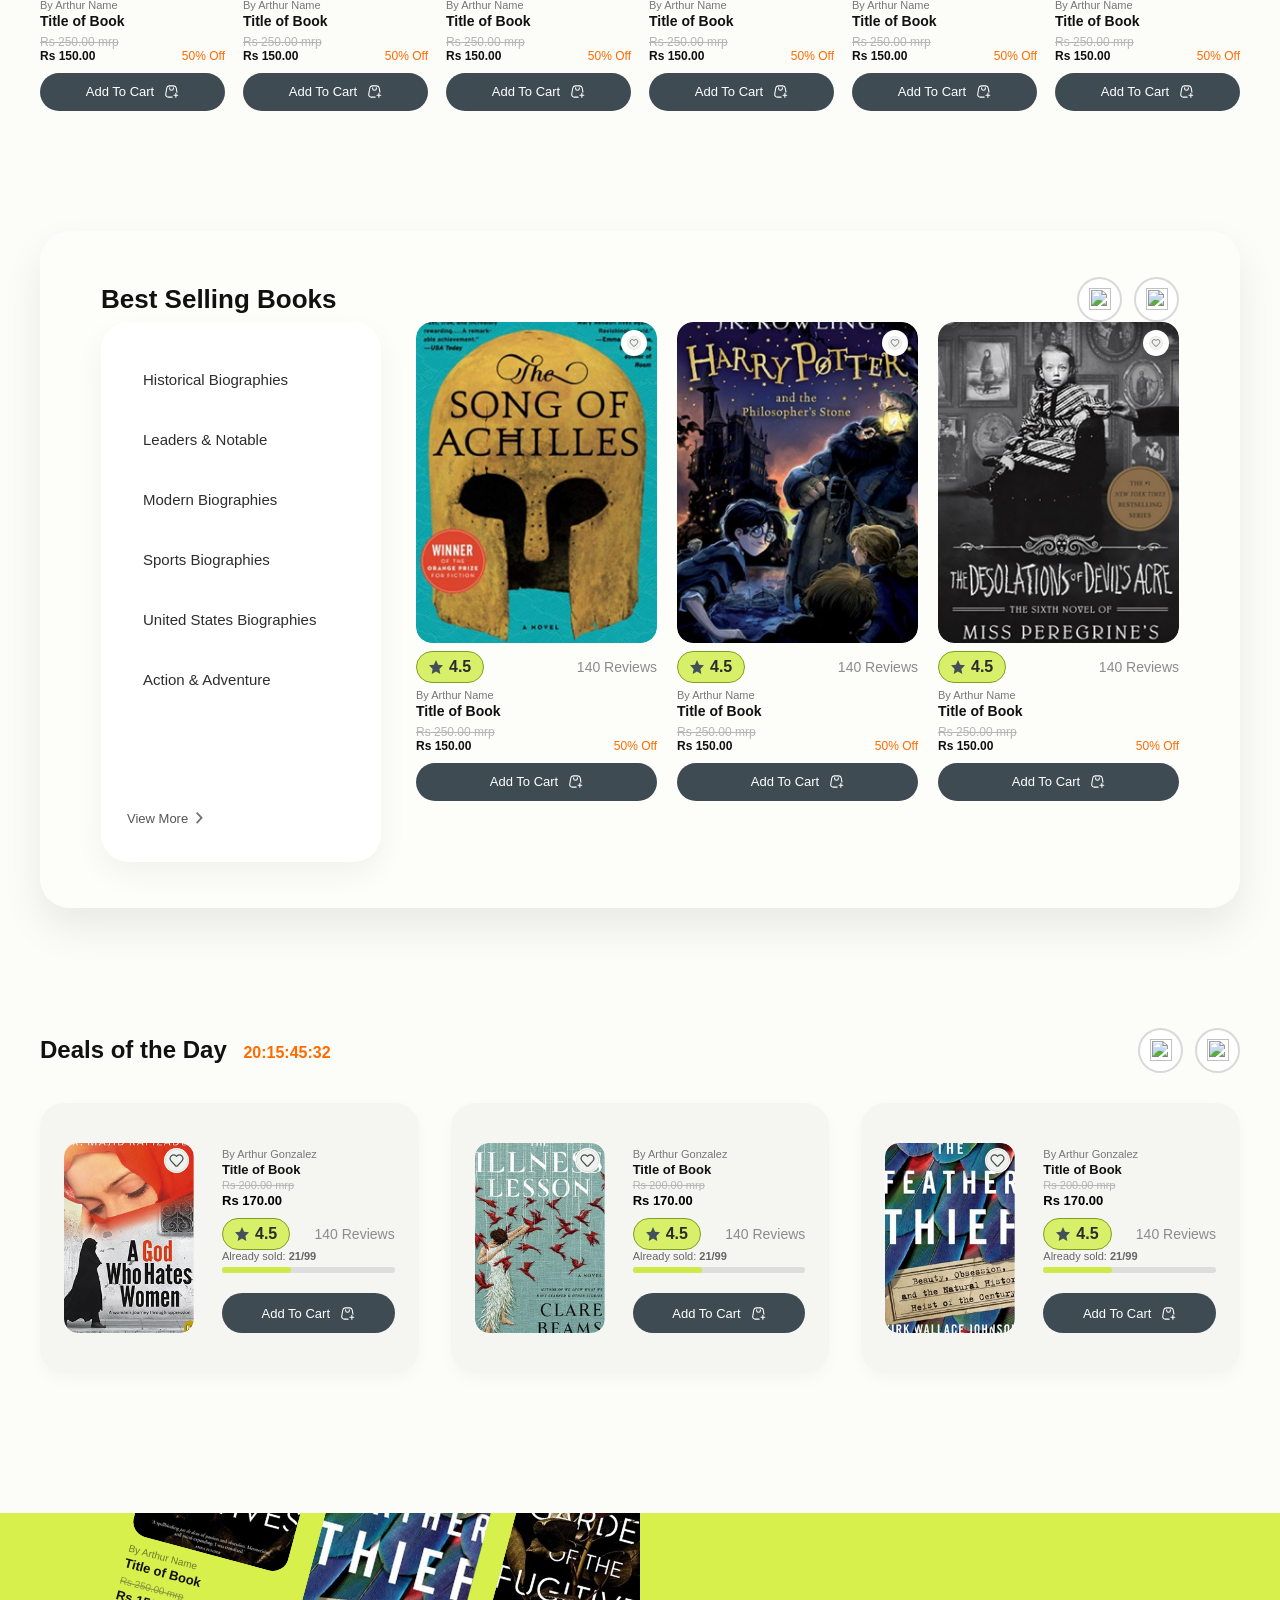
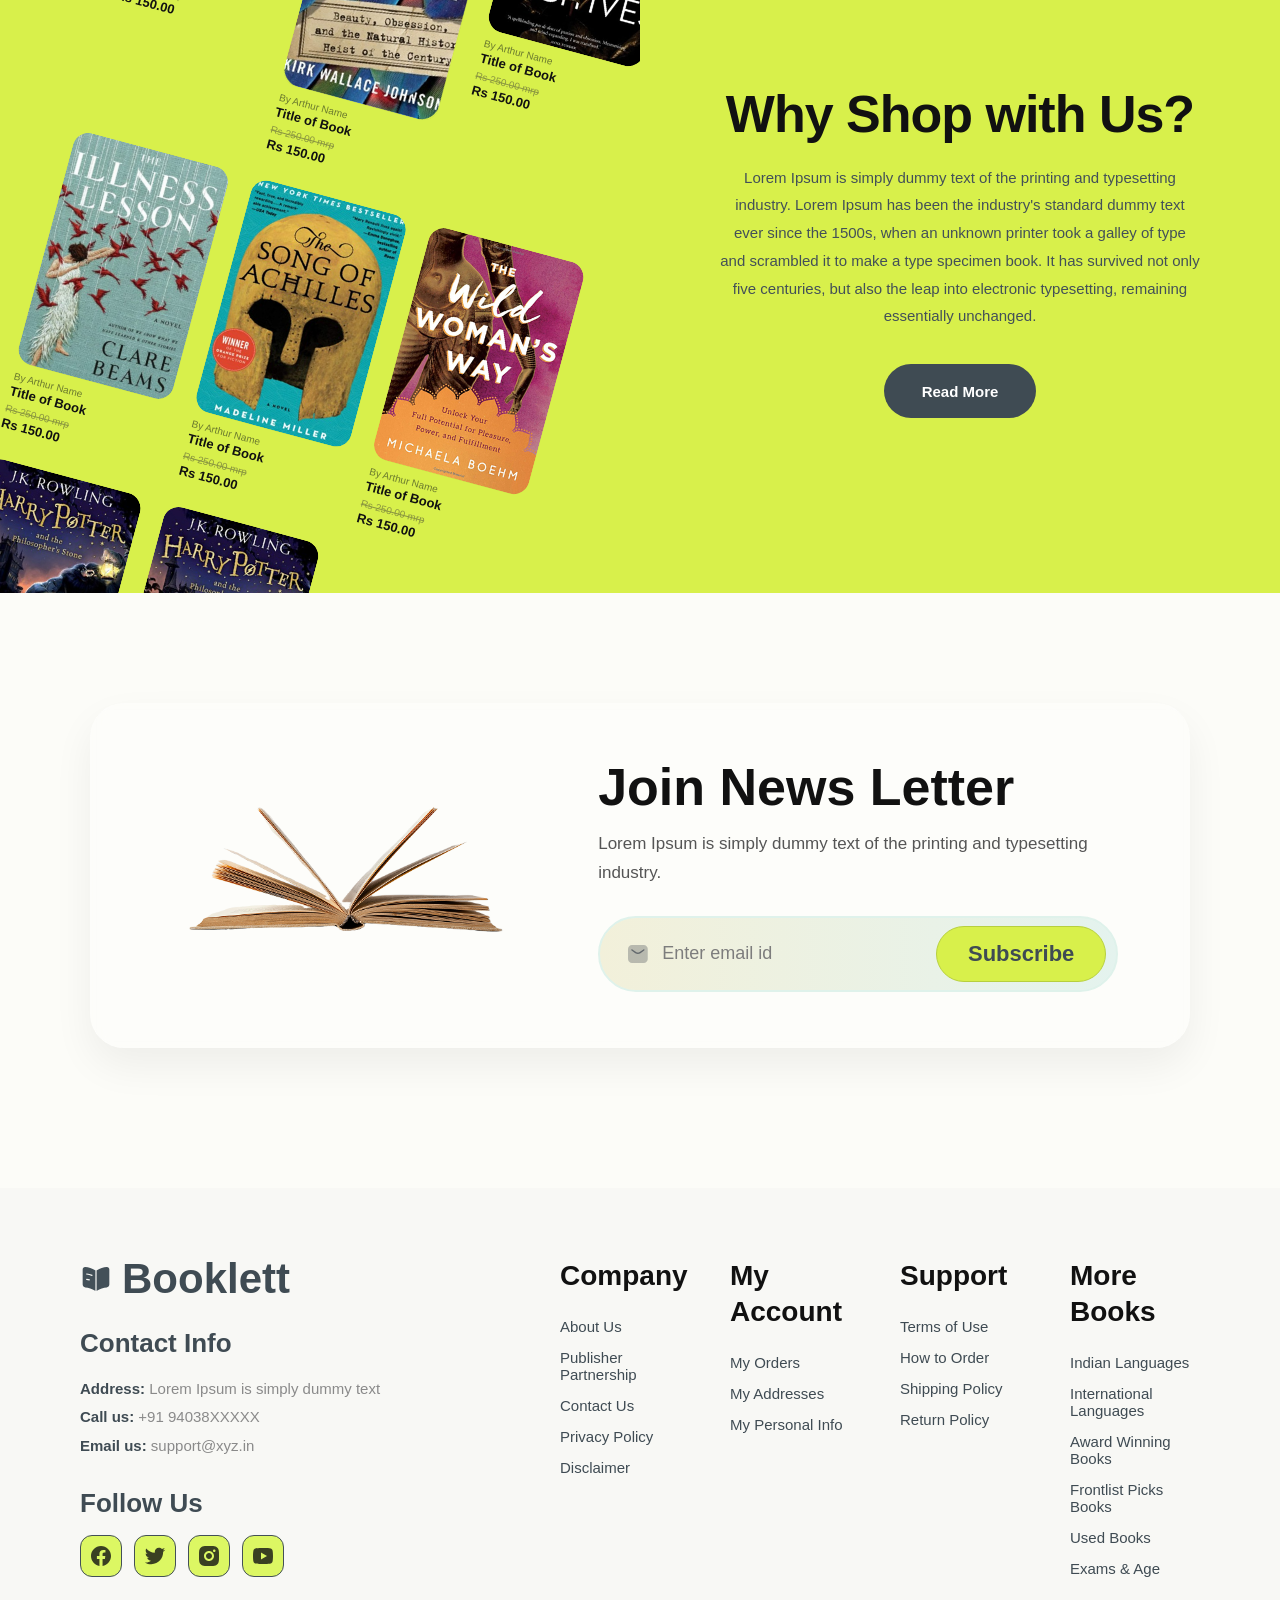
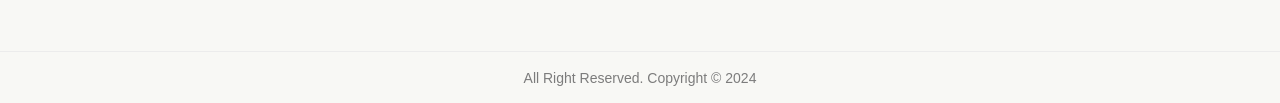
==== commit 39467511: "improve layout with max-width sections" ====
--- a/index.html
+++ b/index.html
@@ -118,65 +118,67 @@
   </section>
   <!-- Shop by Category -->
   <section class="category">
-    <div class="category-header">
-      <h2>Shop by Category</h2>
-
-      <div class="category-nav">
-        <button class="arrow prev">
-          <img src="img/prev.svg" alt="prev">
-        </button>
-        <button class="arrow next">
-          <img src="img/next.svg" alt="next">
-        </button>
-      </div>
-    </div>
-
-    <div class="category-list">
-      <div class="category-item">
-        <img src="img/non.svg" alt="non_fiction">
-        <div>
-          <h4>Non Fiction</h4>
-          <p>302 Items</p>
-        </div>
-      </div>
-
-      <div class="category-item">
-        <img src="img/fic.svg" alt="fiction">
-        <div>
-          <h4>Fiction</h4>
-          <p>115 Items</p>
-        </div>
-      </div>
-
-      <div class="category-item">
-        <img src="img/his.svg" alt="History">
-        <div>
-          <h4>History</h4>
-          <p>552 Items</p>
-        </div>
-      </div>
-
-      <div class="category-item">
-        <img src="img/poe.svg" alt="Poetry">
-        <div>
-          <h4>Poetry</h4>
-          <p>1000 Items</p>
-        </div>
-      </div>
-
-      <div class="category-item">
-        <img src="img/thrill.svg" alt="Thrill">
-        <div>
-          <h4>Thrill</h4>
-          <p>60 Items</p>
-        </div>
-      </div>
-
-      <div class="category-item">
-        <img src="img/ast.svg" alt="Astronaut">
-        <div>
-          <h4>Astronaut</h4>
-          <p>140 Items</p>
+    <div class="category-inner">
+      <div class="category-header">
+        <h2>Shop by Category</h2>
+  
+        <div class="category-nav">
+          <button class="arrow prev">
+            <img src="img/prev.svg" alt="prev">
+          </button>
+          <button class="arrow next">
+            <img src="img/next.svg" alt="next">
+          </button>
+        </div>
+      </div>
+  
+      <div class="category-list">
+        <div class="category-item">
+          <img src="img/non.svg" alt="non_fiction">
+          <div>
+            <h4>Non Fiction</h4>
+            <p>302 Items</p>
+          </div>
+        </div>
+  
+        <div class="category-item">
+          <img src="img/fic.svg" alt="fiction">
+          <div>
+            <h4>Fiction</h4>
+            <p>115 Items</p>
+          </div>
+        </div>
+  
+        <div class="category-item">
+          <img src="img/his.svg" alt="History">
+          <div>
+            <h4>History</h4>
+            <p>552 Items</p>
+          </div>
+        </div>
+  
+        <div class="category-item">
+          <img src="img/poe.svg" alt="Poetry">
+          <div>
+            <h4>Poetry</h4>
+            <p>1000 Items</p>
+          </div>
+        </div>
+  
+        <div class="category-item">
+          <img src="img/thrill.svg" alt="Thrill">
+          <div>
+            <h4>Thrill</h4>
+            <p>60 Items</p>
+          </div>
+        </div>
+  
+        <div class="category-item">
+          <img src="img/ast.svg" alt="Astronaut">
+          <div>
+            <h4>Astronaut</h4>
+            <p>140 Items</p>
+          </div>
         </div>
       </div>
     </div>
@@ -184,173 +186,175 @@
 
   <!-- New Arrivals -->
   <section class="new-arrivals">
-    <div class="na-header">
-      <h2>New Arrivals</h2>
-
-      <div class="na-nav">
-        <button class="arrow prev">
-          <img src="img/prev.svg" alt="prev">
-        </button>
-        <button class="arrow next">
-          <img src="img/next.svg" alt="next">
-        </button>
-      </div>
-    </div>
-
-    <div class="na-list">
-
-      <!-- Item -->
-      <div class="book-card">
-        <div class="book-img">
-          <img src="img/book1.png" alt="">
-          <span class="wishlist">
-            <img src="img/wishlist icon.svg" alt="wishlist">
-          </span>
-        </div>
-        <div class="review">
-          <div class="rating-box">
-            <img src="img/star.svg" alt="">
-            <span>4.5</span>
-          </div>
-
-          <span class="review-count">140 Reviews</span>
-        </div>
-        <p class="author">By Arthur Name</p>
-        <h4 class="title">Title of Book</h4>
-
-        <div class="price">
-          <span class="old">Rs 250.00 mrp</span>
-          <span class="new">Rs 150.00</span>
-          <span class="discount">50% Off</span>
-        </div>
-
-        <button class="add-cart"> Add To Cart <img src="img/add cart.svg" alt="add-cart"></button>
-      </div>
-      <div class="book-card">
-        <div class="book-img">
-          <img src="img/book2.png" alt="">
-          <span class="wishlist">
-            <img src="img/wishlist icon.svg" alt="wishlist">
-          </span>
-        </div>
-        <div class="review">
-          <div class="rating-box">
-            <img src="img/star.svg" alt="">
-            <span>4.5</span>
-          </div>
-
-          <span class="review-count">140 Reviews</span>
-        </div>
-        <p class="author">By Arthur Name</p>
-        <h4 class="title">Title of Book</h4>
-        <div class="price">
-          <span class="old">Rs 250.00 mrp</span>
-          <span class="new">Rs 150.00</span>
-          <span class="discount">50% Off</span>
-        </div>
-        <button class="add-cart"> Add To Cart <img src="img/add cart.svg" alt="add-cart"></button>
-      </div>
-
-      <div class="book-card">
-        <div class="book-img">
-          <img src="img/book3.png" alt="">
-          <span class="wishlist">
-            <img src="img/wishlist icon.svg" alt="wishlist">
-          </span>
-        </div>
-        <div class="review">
-          <div class="rating-box">
-            <img src="img/star.svg" alt="">
-            <span>4.5</span>
-          </div>
-
-          <span class="review-count">140 Reviews</span>
-        </div>
-        <p class="author">By Arthur Name</p>
-        <h4 class="title">Title of Book</h4>
-        <div class="price">
-          <span class="old">Rs 250.00 mrp</span>
-          <span class="new">Rs 150.00</span>
-          <span class="discount">50% Off</span>
-        </div>
-        <button class="add-cart"> Add To Cart <img src="img/add cart.svg" alt="add-cart"></button>
-      </div>
-
-      <div class="book-card">
-        <div class="book-img">
-          <img src="img/book4.png" alt="">
-          <span class="wishlist">
-            <img src="img/wishlist icon.svg" alt="wishlist">
-          </span>
-        </div>
-        <div class="review">
-          <div class="rating-box">
-            <img src="img/star.svg" alt="">
-            <span>4.5</span>
-          </div>
-
-          <span class="review-count">140 Reviews</span>
-        </div>
-        <p class="author">By Arthur Name</p>
-        <h4 class="title">Title of Book</h4>
-        <div class="price">
-          <span class="old">Rs 250.00 mrp</span>
-          <span class="new">Rs 150.00</span>
-          <span class="discount">50% Off</span>
-        </div>
-        <button class="add-cart"> Add To Cart <img src="img/add cart.svg" alt="add-cart"></button>
-      </div>
-
-      <div class="book-card">
-        <div class="book-img">
-          <img src="img/book5.png" alt="">
-          <span class="wishlist">
-            <img src="img/wishlist icon.svg" alt="wishlist">
-          </span>
-        </div>
-        <div class="review">
-          <div class="rating-box">
-            <img src="img/star.svg" alt="">
-            <span>4.5</span>
-          </div>
-
-          <span class="review-count">140 Reviews</span>
-        </div>
-        <p class="author">By Arthur Name</p>
-        <h4 class="title">Title of Book</h4>
-        <div class="price">
-          <span class="old">Rs 250.00 mrp</span>
-          <span class="new">Rs 150.00</span>
-          <span class="discount">50% Off</span>
-        </div>
-        <button class="add-cart"> Add To Cart <img src="img/add cart.svg" alt="add-cart"></button>
-      </div>
-
-      <div class="book-card">
-        <div class="book-img">
-          <img src="img/book6.png" alt="">
-          <span class="wishlist">
-            <img src="img/wishlist icon.svg" alt="wishlist">
-          </span>
-        </div>
-        <div class="review">
-          <div class="rating-box">
-            <img src="img/star.svg" alt="">
-            <span>4.5</span>
-          </div>
-
-          <span class="review-count">140 Reviews</span>
-        </div>
-        <p class="author">By Arthur Name</p>
-        <h4 class="title">Title of Book</h4>
-        <div class="price">
-          <span class="old">Rs 250.00 mrp</span>
-          <span class="new">Rs 150.00</span>
-          <span class="discount">50% Off</span>
-        </div>
-        <button class="add-cart"> Add To Cart <img src="img/add cart.svg" alt="add-cart"></button>
-      </div>
-
+    <div class="new-arrivals-inner">
+      <div class="na-header">
+        <h2>New Arrivals</h2>
+  
+        <div class="na-nav">
+          <button class="arrow prev">
+            <img src="img/prev.svg" alt="prev">
+          </button>
+          <button class="arrow next">
+            <img src="img/next.svg" alt="next">
+          </button>
+        </div>
+      </div>
+  
+      <div class="na-list">
+  
+        <!-- Item -->
+        <div class="book-card">
+          <div class="book-img">
+            <img src="img/book1.png" alt="">
+            <span class="wishlist">
+              <img src="img/wishlist icon.svg" alt="wishlist">
+            </span>
+          </div>
+          <div class="review">
+            <div class="rating-box">
+              <img src="img/star.svg" alt="">
+              <span>4.5</span>
+            </div>
+  
+            <span class="review-count">140 Reviews</span>
+          </div>
+          <p class="author">By Arthur Name</p>
+          <h4 class="title">Title of Book</h4>
+  
+          <div class="price">
+            <span class="old">Rs 250.00 mrp</span>
+            <span class="new">Rs 150.00</span>
+            <span class="discount">50% Off</span>
+          </div>
+  
+          <button class="add-cart"> Add To Cart <img src="img/add cart.svg" alt="add-cart"></button>
+        </div>
+        <div class="book-card">
+          <div class="book-img">
+            <img src="img/book2.png" alt="">
+            <span class="wishlist">
+              <img src="img/wishlist icon.svg" alt="wishlist">
+            </span>
+          </div>
+          <div class="review">
+            <div class="rating-box">
+              <img src="img/star.svg" alt="">
+              <span>4.5</span>
+            </div>
+  
+            <span class="review-count">140 Reviews</span>
+          </div>
+          <p class="author">By Arthur Name</p>
+          <h4 class="title">Title of Book</h4>
+          <div class="price">
+            <span class="old">Rs 250.00 mrp</span>
+            <span class="new">Rs 150.00</span>
+            <span class="discount">50% Off</span>
+          </div>
+          <button class="add-cart"> Add To Cart <img src="img/add cart.svg" alt="add-cart"></button>
+        </div>
+  
+        <div class="book-card">
+          <div class="book-img">
+            <img src="img/book3.png" alt="">
+            <span class="wishlist">
+              <img src="img/wishlist icon.svg" alt="wishlist">
+            </span>
+          </div>
+          <div class="review">
+            <div class="rating-box">
+              <img src="img/star.svg" alt="">
+              <span>4.5</span>
+            </div>
+  
+            <span class="review-count">140 Reviews</span>
+          </div>
+          <p class="author">By Arthur Name</p>
+          <h4 class="title">Title of Book</h4>
+          <div class="price">
+            <span class="old">Rs 250.00 mrp</span>
+            <span class="new">Rs 150.00</span>
+            <span class="discount">50% Off</span>
+          </div>
+          <button class="add-cart"> Add To Cart <img src="img/add cart.svg" alt="add-cart"></button>
+        </div>
+  
+        <div class="book-card">
+          <div class="book-img">
+            <img src="img/book4.png" alt="">
+            <span class="wishlist">
+              <img src="img/wishlist icon.svg" alt="wishlist">
+            </span>
+          </div>
+          <div class="review">
+            <div class="rating-box">
+              <img src="img/star.svg" alt="">
+              <span>4.5</span>
+            </div>
+  
+            <span class="review-count">140 Reviews</span>
+          </div>
+          <p class="author">By Arthur Name</p>
+          <h4 class="title">Title of Book</h4>
+          <div class="price">
+            <span class="old">Rs 250.00 mrp</span>
+            <span class="new">Rs 150.00</span>
+            <span class="discount">50% Off</span>
+          </div>
+          <button class="add-cart"> Add To Cart <img src="img/add cart.svg" alt="add-cart"></button>
+        </div>
+  
+        <div class="book-card">
+          <div class="book-img">
+            <img src="img/book5.png" alt="">
+            <span class="wishlist">
+              <img src="img/wishlist icon.svg" alt="wishlist">
+            </span>
+          </div>
+          <div class="review">
+            <div class="rating-box">
+              <img src="img/star.svg" alt="">
+              <span>4.5</span>
+            </div>
+  
+            <span class="review-count">140 Reviews</span>
+          </div>
+          <p class="author">By Arthur Name</p>
+          <h4 class="title">Title of Book</h4>
+          <div class="price">
+            <span class="old">Rs 250.00 mrp</span>
+            <span class="new">Rs 150.00</span>
+            <span class="discount">50% Off</span>
+          </div>
+          <button class="add-cart"> Add To Cart <img src="img/add cart.svg" alt="add-cart"></button>
+        </div>
+  
+        <div class="book-card">
+          <div class="book-img">
+            <img src="img/book6.png" alt="">
+            <span class="wishlist">
+              <img src="img/wishlist icon.svg" alt="wishlist">
+            </span>
+          </div>
+          <div class="review">
+            <div class="rating-box">
+              <img src="img/star.svg" alt="">
+              <span>4.5</span>
+            </div>
+  
+            <span class="review-count">140 Reviews</span>
+          </div>
+          <p class="author">By Arthur Name</p>
+          <h4 class="title">Title of Book</h4>
+          <div class="price">
+            <span class="old">Rs 250.00 mrp</span>
+            <span class="new">Rs 150.00</span>
+            <span class="discount">50% Off</span>
+          </div>
+          <button class="add-cart"> Add To Cart <img src="img/add cart.svg" alt="add-cart"></button>
+        </div>
+  
+      </div>
     </div>
   </section>
 
--- a/css/style.css
+++ b/css/style.css
@@ -7,5 +7,5 @@
 @import url("./bestsellingbook.css");
 @import url("./dealday.css");
 @import url("./whyshop.css");
-@import url("./newletter.css");
+@import url("./newsletter.css");
 @import url("./footer.css");
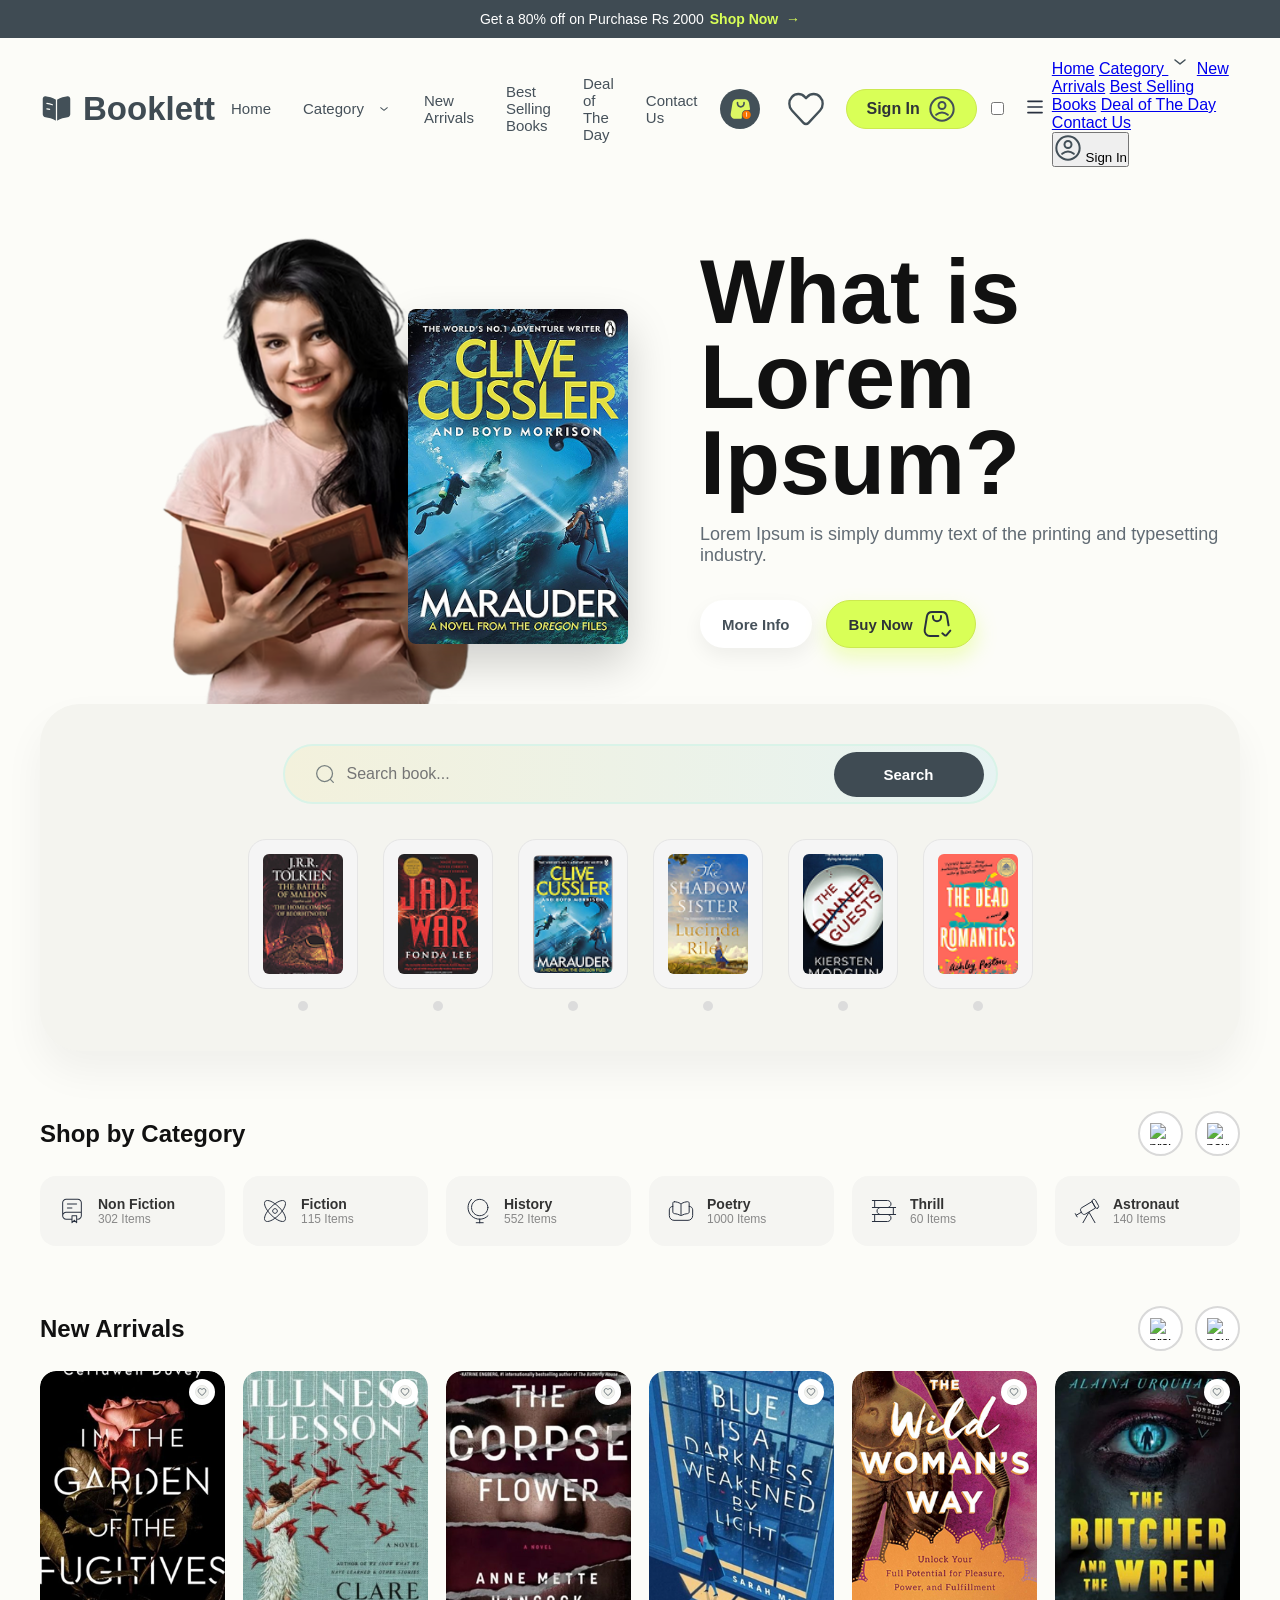
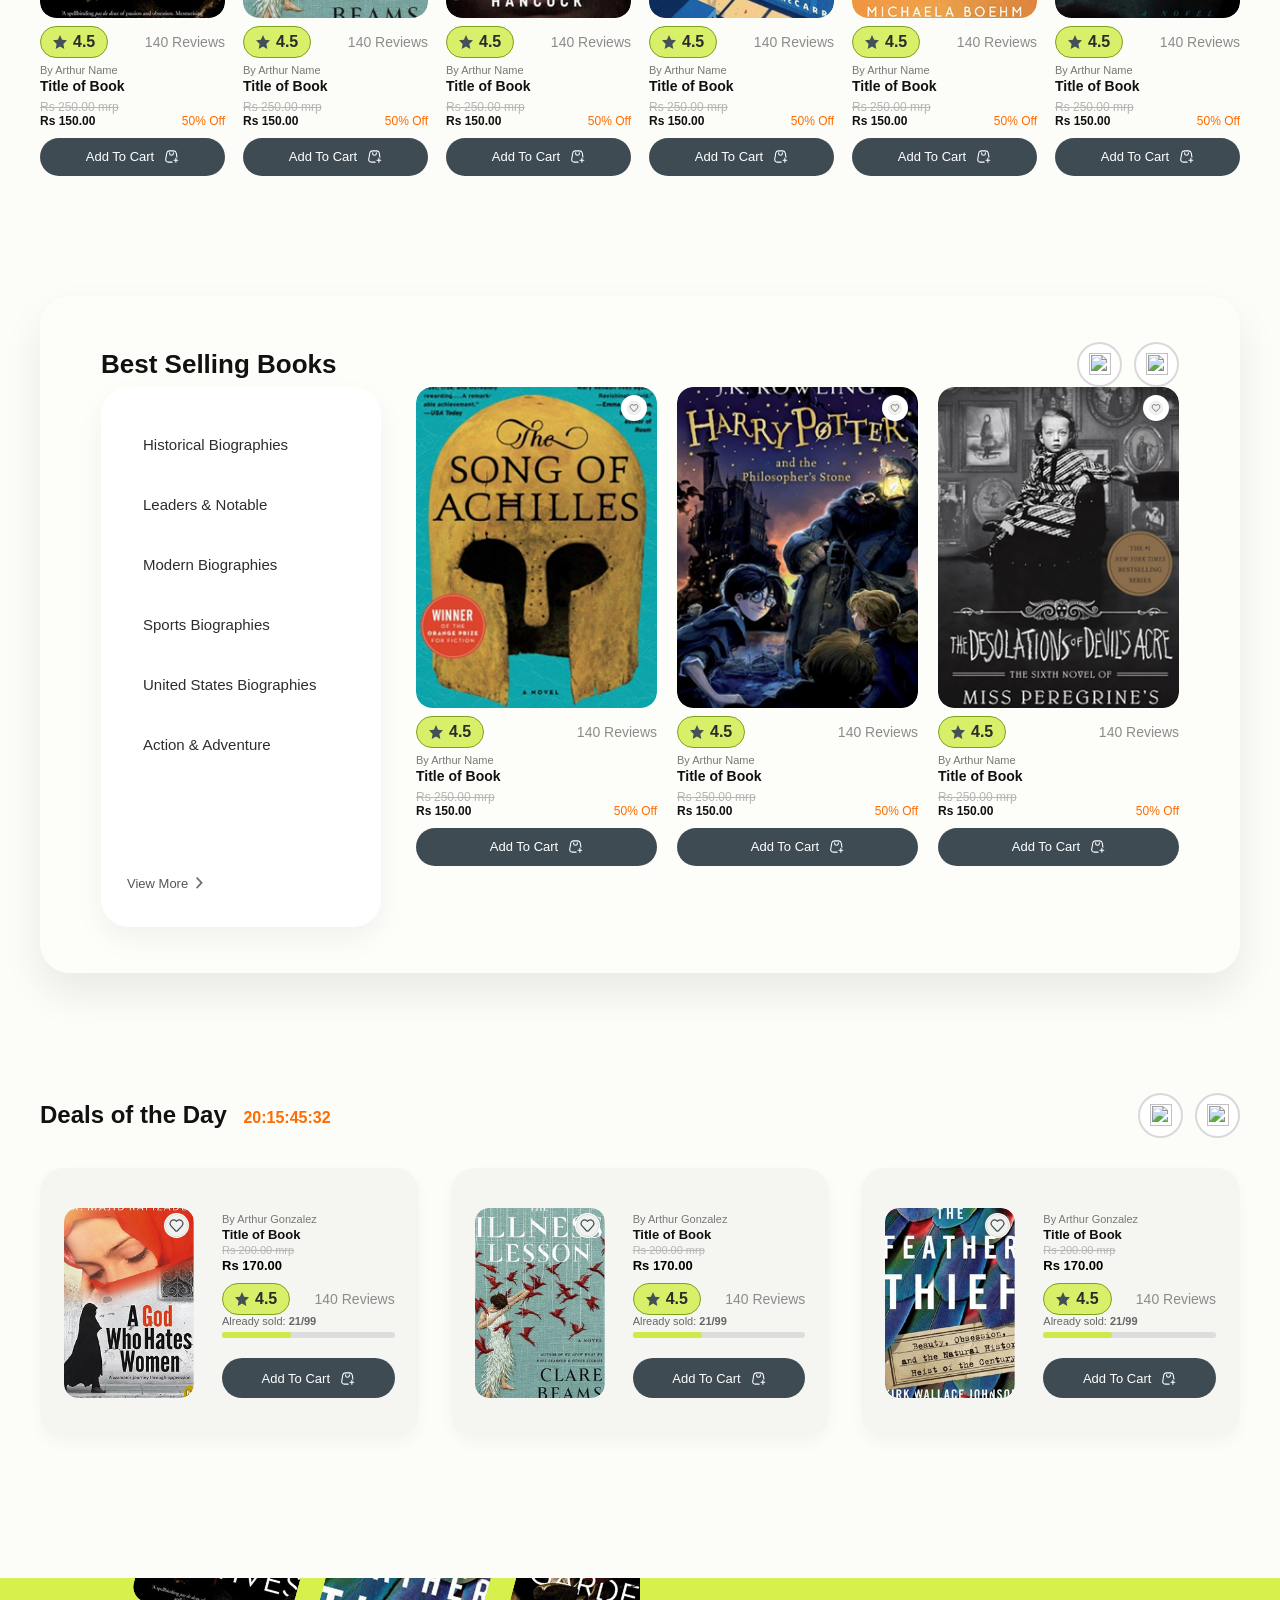
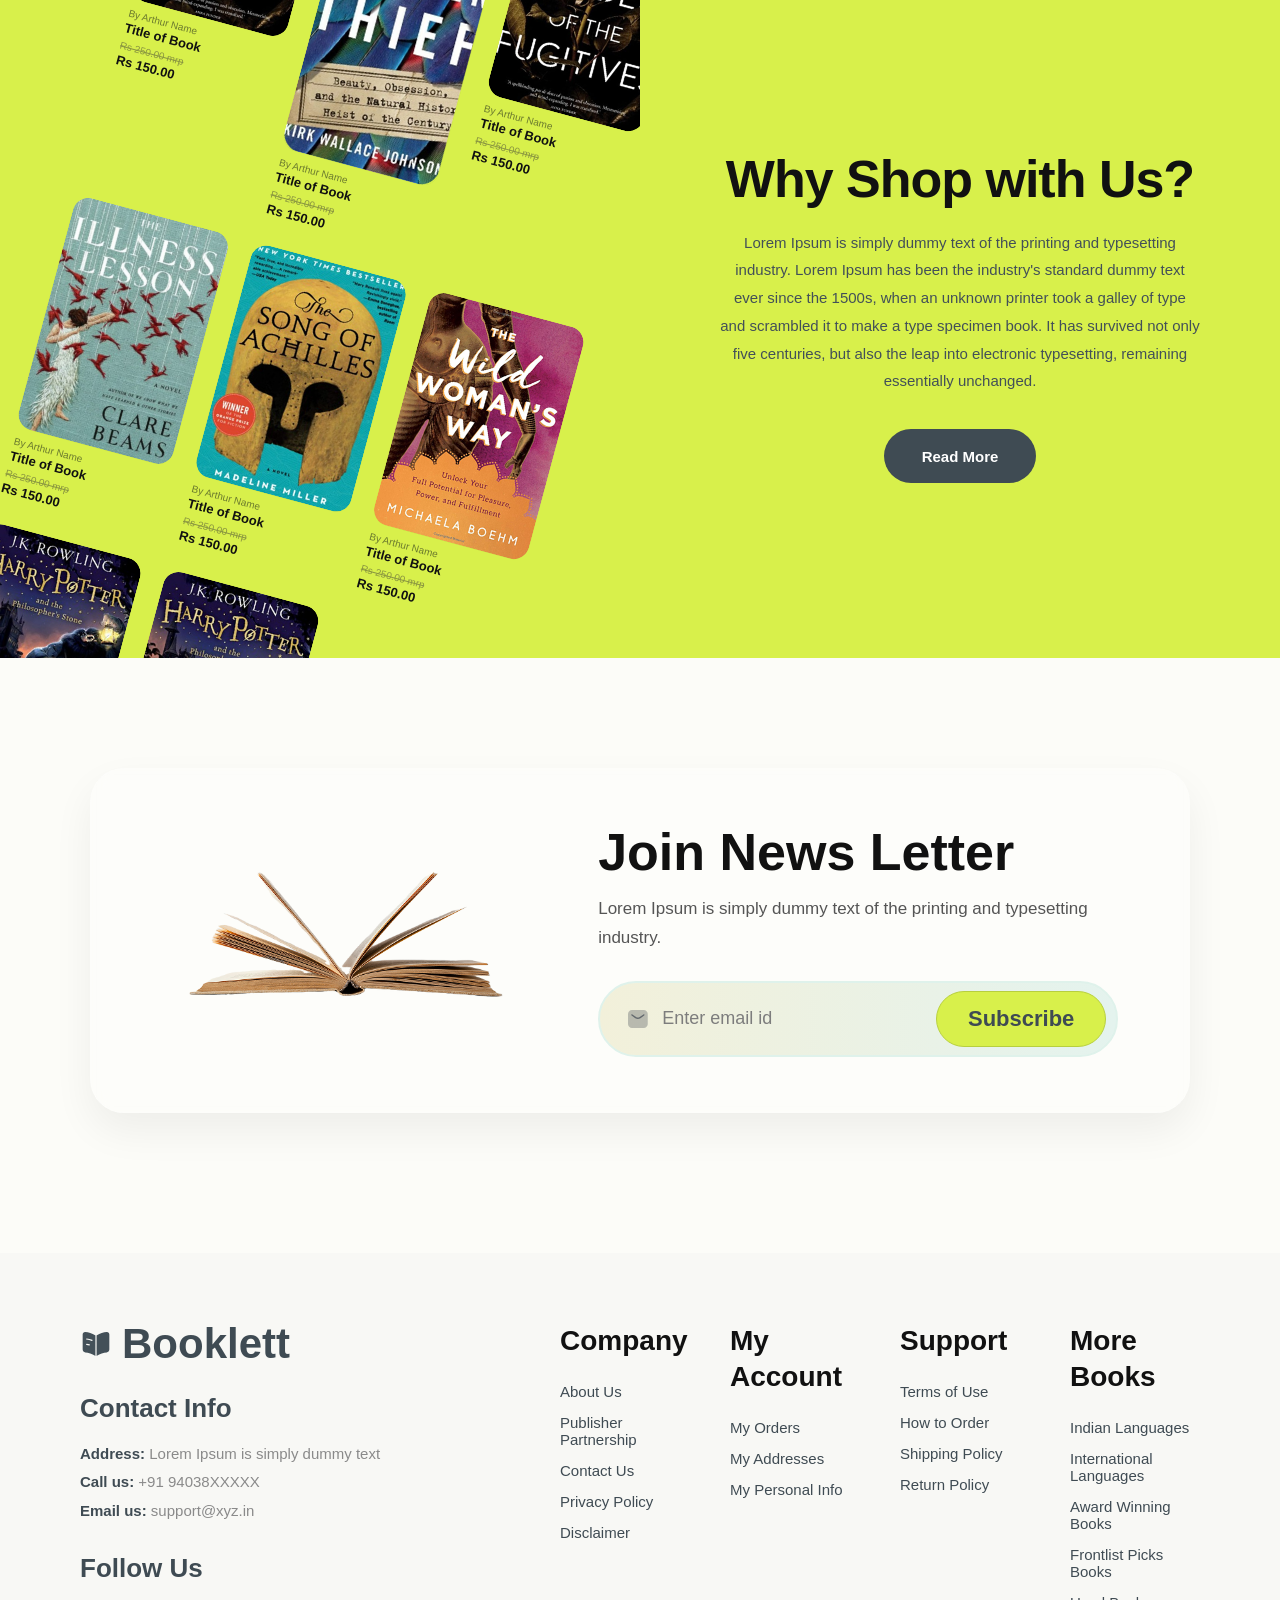
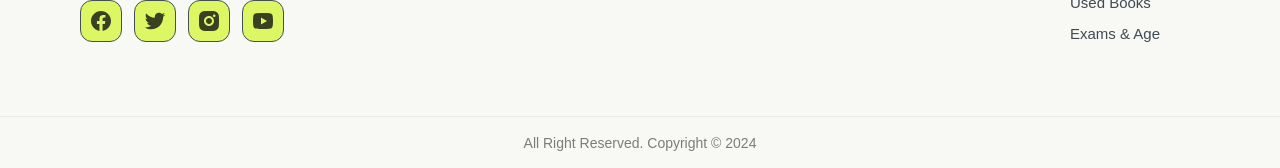
==== commit 6dd9c72f: "responsive: update Header HTML structure for mobile" ====
--- a/index.html
+++ b/index.html
@@ -37,7 +37,26 @@
       <button class="icon-btn"><img src="img/cart.svg" alt="cart" /></button>
       <button class="icon-btn heart-btn"><img src="img/tim.svg" alt="wishlist" /></button>
       <button class="signin">Sign In<img src="img/user.svg" alt="user" /></button>
-    </div>
+      <input type="checkbox" id="menuToggle" class="menu-toggle-input" />
+      <label for="menuToggle" class="hamburger-btn">
+        <img src="img/menu.svg" alt="menu" />
+      </label>
+    </div>
+
+    <nav class="mobile-menu">
+      <a href="#">Home</a>
+      <a href="#">Category <img src="img/dropdown.svg" alt="" /></a>
+      <a href="#">New Arrivals</a>
+      <a href="#">Best Selling Books</a>
+      <a href="#">Deal of The Day</a>
+      <a href="#">Contact Us</a>
+      <div class="signin-row">
+        <button class="mobile-signin">
+          <img src="img/user.svg" alt="user" /> Sign In
+        </button>
+      </div>
+    </nav>
+
   </header>
 
   <!-- Hero -->
@@ -49,8 +68,8 @@
       </div>
 
       <div class="hero-right">
-        <h1>Clive<br />Cussler</h1>
-        <p>And Boyd Morrison</p>
+        <h1>What is Lorem Ipsum?</h1>
+        <p>Lorem Ipsum is simply dummy text of the printing and typesetting industry.</p>
         <div class="hero-buttons">
           <button class="btn-more">More Info</button>
           <button class="btn-buynow">Buy Now<img src="img/buynow.svg" alt="buynow" /></button>
@@ -62,7 +81,6 @@
   <!-- Search Section -->
   <section class="search-section">
     <div class="search-container">
-      <!-- Search bar -->
       <div class="search-bar">
         <div class="search-input">
           <img src="img/search.svg" alt="search" />
@@ -70,47 +88,29 @@
         </div>
         <button class="search-btn">Search</button>
       </div>
-      <!-- Book list -->
       <div class="book-list">
         <div class="book-wrapper">
-          <div class="book-item">
-            <img src="img/img1.png" />
-          </div>
+          <div class="book-item"><img src="img/img1.png" /></div>
           <span class="dot"></span>
         </div>
-
         <div class="book-wrapper">
-          <div class="book-item">
-            <img src="img/img2.png" />
-          </div>
+          <div class="book-item"><img src="img/img2.png" /></div>
           <span class="dot"></span>
         </div>
-
         <div class="book-wrapper">
-          <div class="book-item">
-            <img src="img/img3.png" />
-          </div>
+          <div class="book-item"><img src="img/img3.png" /></div>
           <span class="dot"></span>
         </div>
-
         <div class="book-wrapper">
-          <div class="book-item">
-            <img src="img/img4.png" />
-          </div>
+          <div class="book-item"><img src="img/img4.png" /></div>
           <span class="dot"></span>
         </div>
-
         <div class="book-wrapper">
-          <div class="book-item">
-            <img src="img/img5.png" />
-          </div>
+          <div class="book-item"><img src="img/img5.png" /></div>
           <span class="dot"></span>
         </div>
-
         <div class="book-wrapper">
-          <div class="book-item">
-            <img src="img/img6.png" />
-          </div>
+          <div class="book-item"><img src="img/img6.png" /></div>
           <span class="dot"></span>
         </div>
       </div>
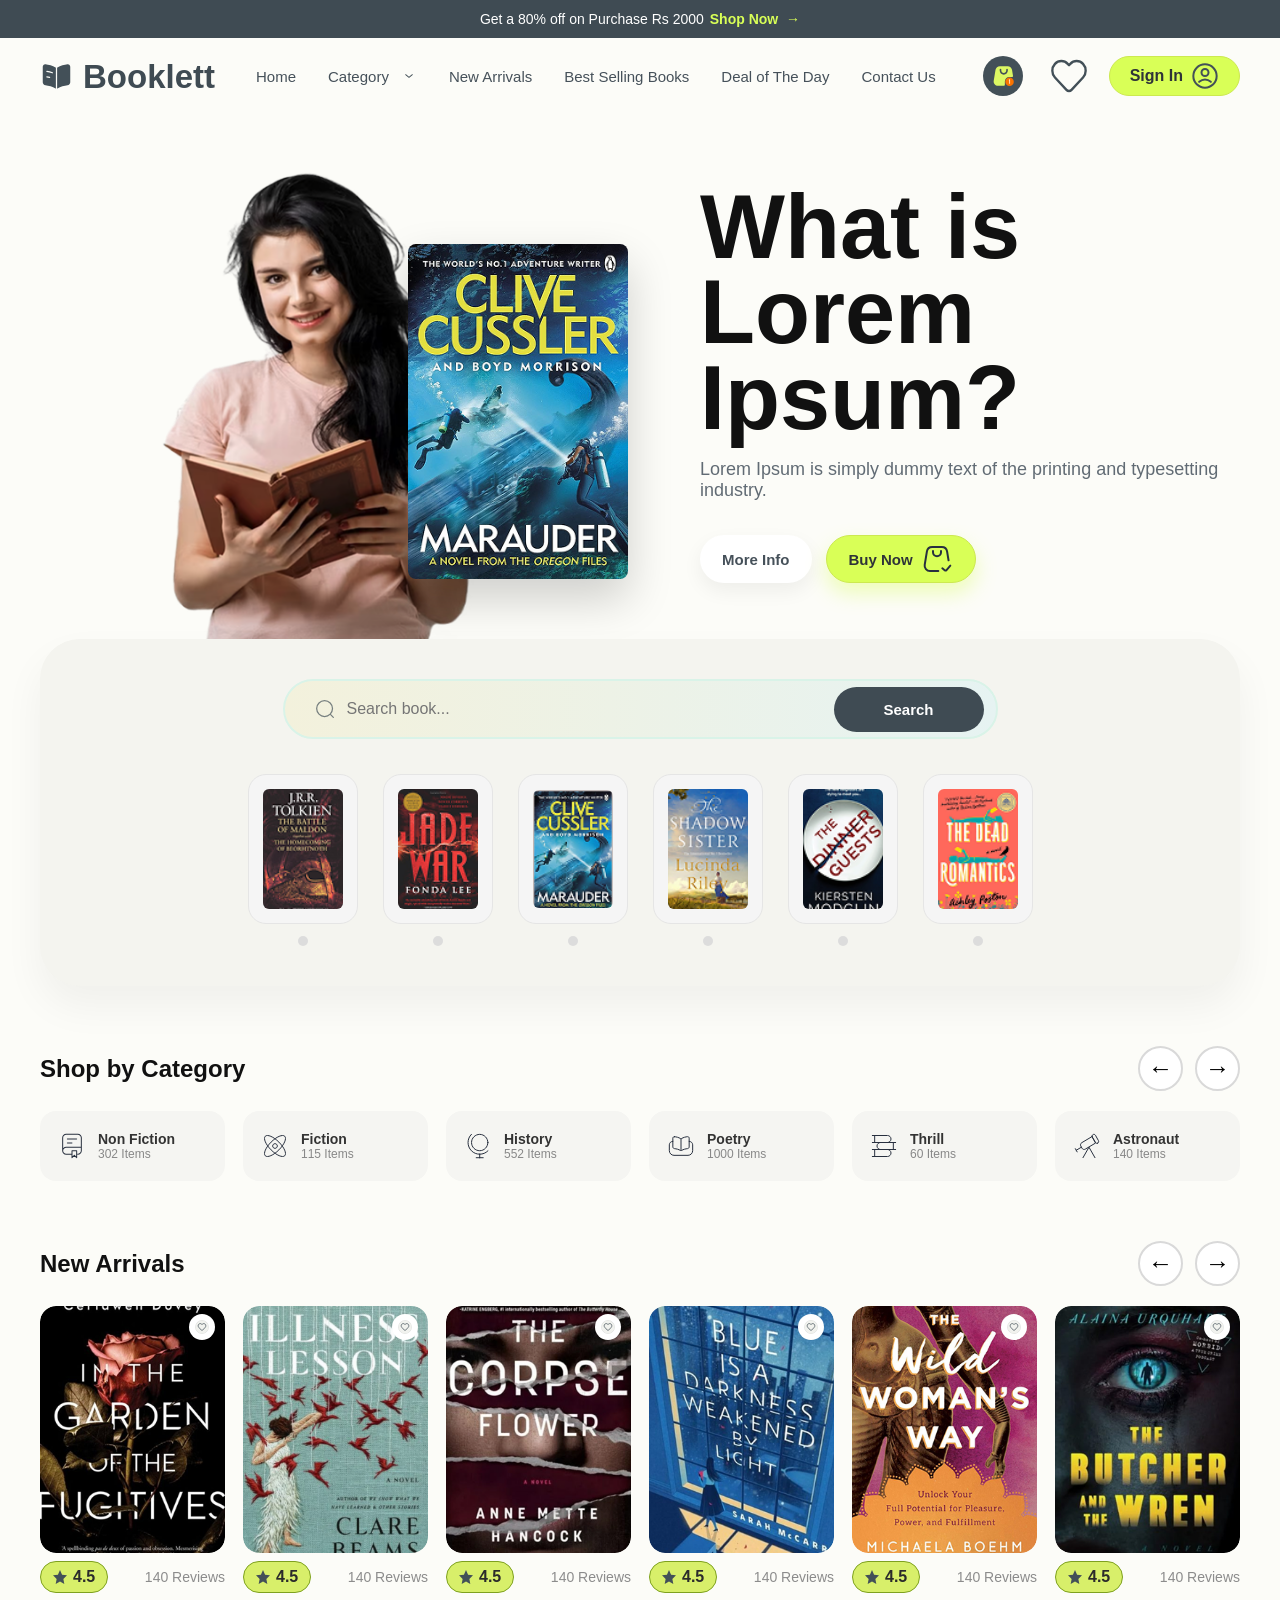
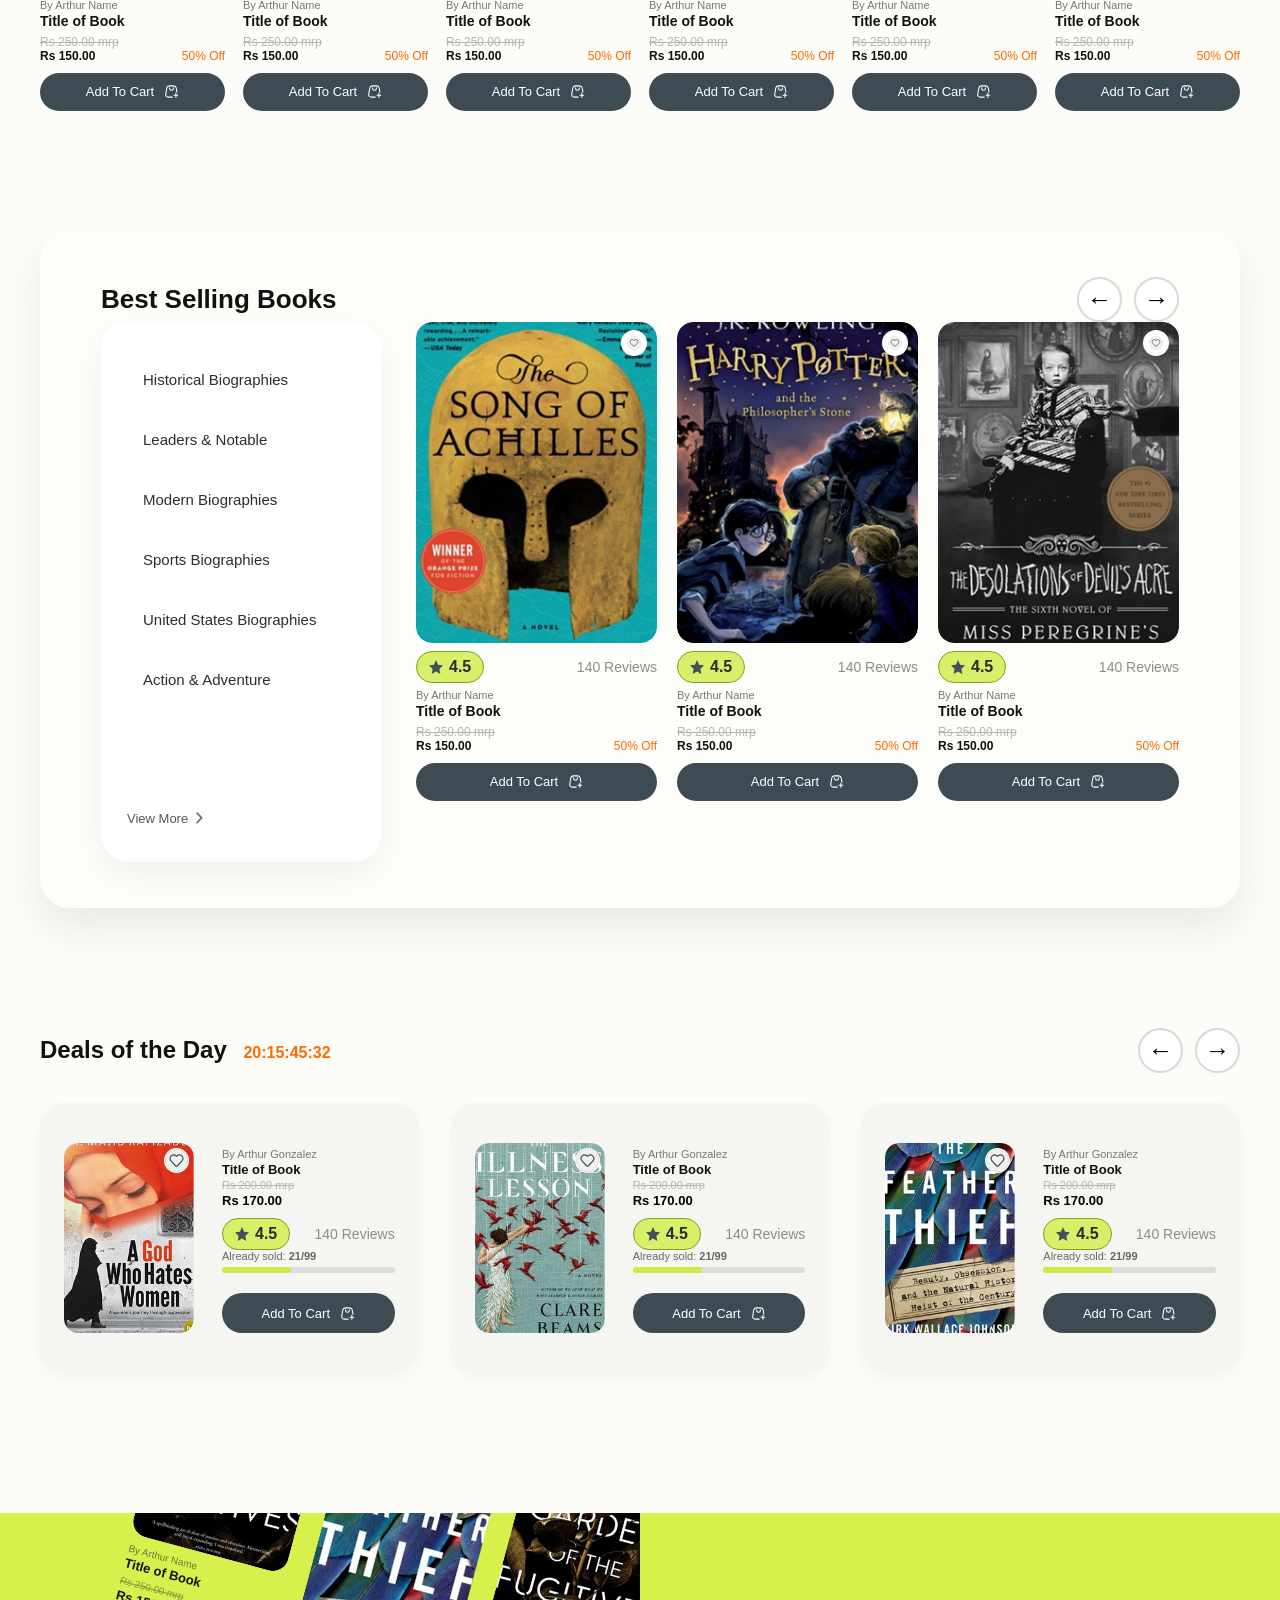
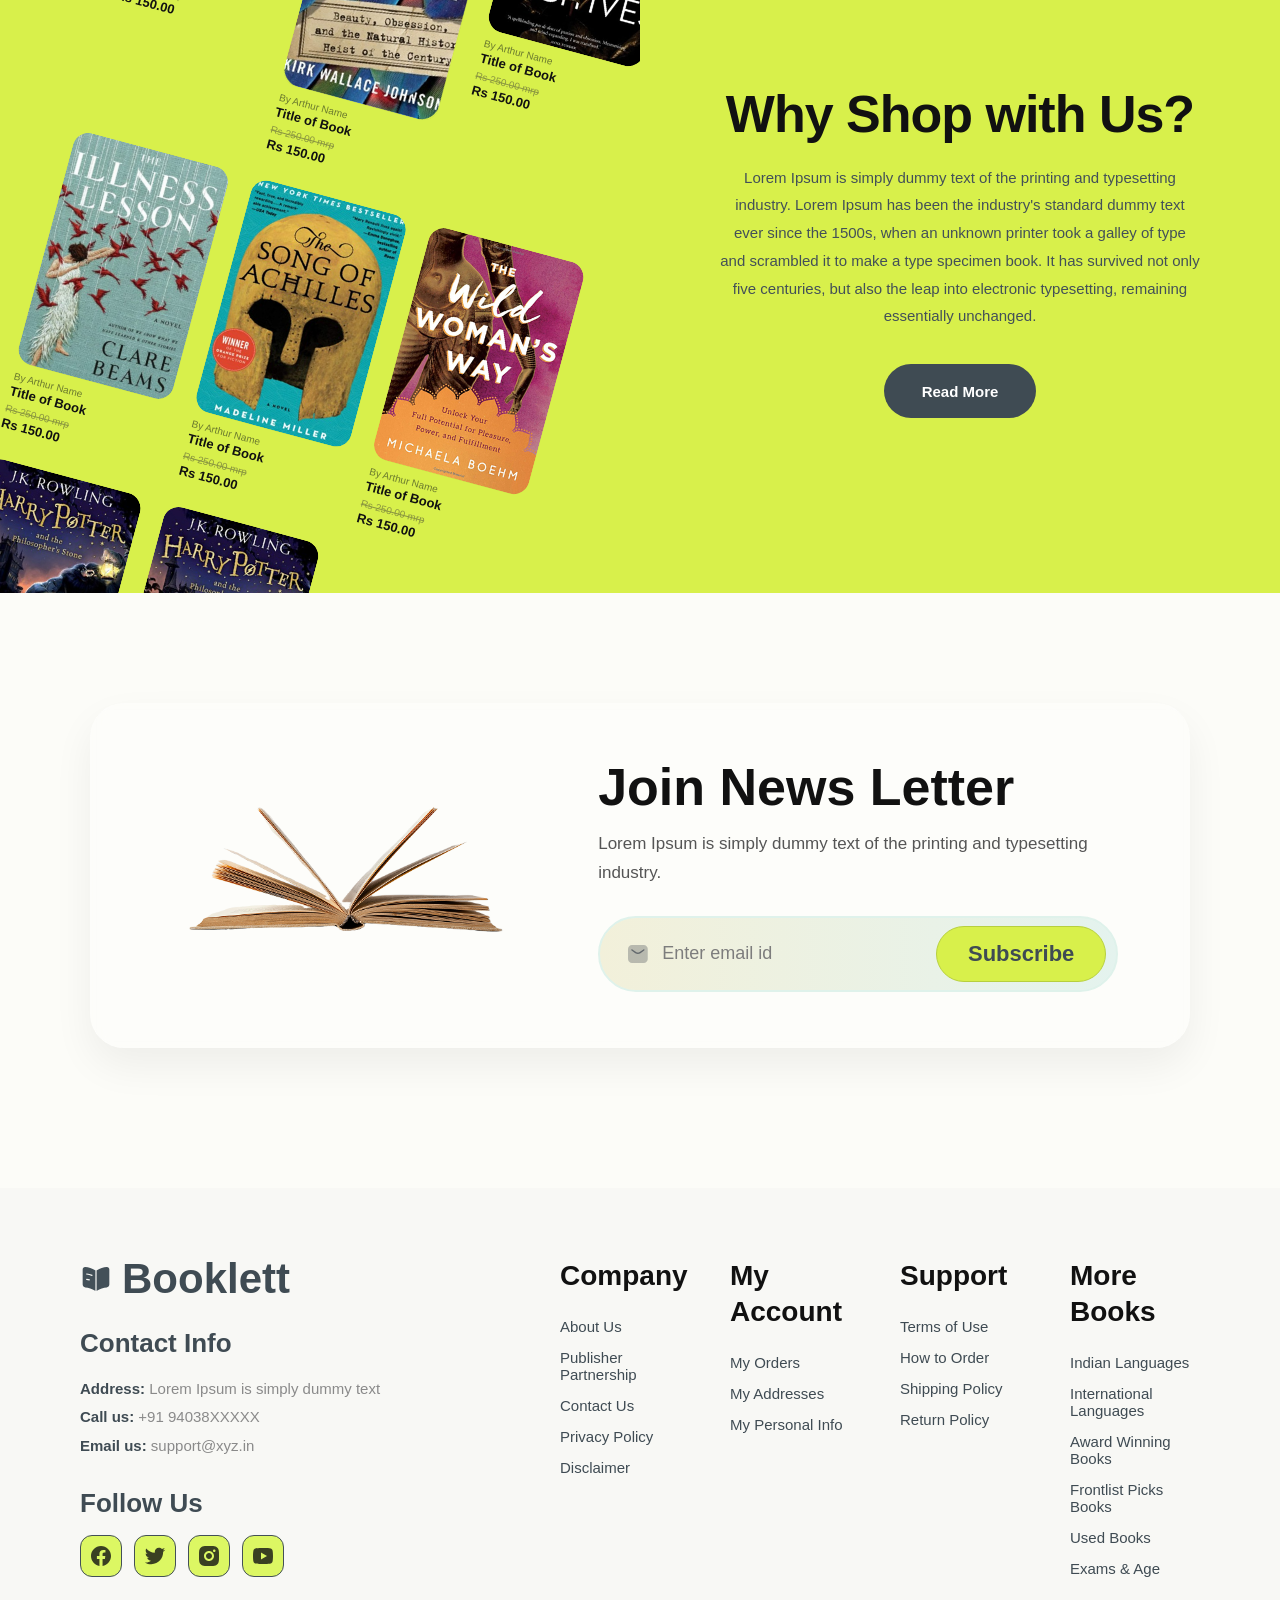
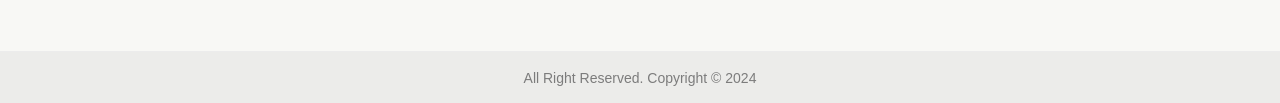
==== commit f01d7290: "refactor: replace arrow button images with text icons" ====
--- a/index.html
+++ b/index.html
@@ -121,17 +121,13 @@
     <div class="category-inner">
       <div class="category-header">
         <h2>Shop by Category</h2>
-  
+    
         <div class="category-nav">
-          <button class="arrow prev">
-            <img src="img/prev.svg" alt="prev">
-          </button>
-          <button class="arrow next">
-            <img src="img/next.svg" alt="next">
-          </button>
-        </div>
-      </div>
-  
+          <button class="arrow prev">←</button>
+          <button class="arrow next">→</button>
+        </div>
+      </div>
+
       <div class="category-list">
         <div class="category-item">
           <img src="img/non.svg" alt="non_fiction">
@@ -140,7 +136,7 @@
             <p>302 Items</p>
           </div>
         </div>
-  
+
         <div class="category-item">
           <img src="img/fic.svg" alt="fiction">
           <div>
@@ -148,7 +144,7 @@
             <p>115 Items</p>
           </div>
         </div>
-  
+
         <div class="category-item">
           <img src="img/his.svg" alt="History">
           <div>
@@ -156,7 +152,7 @@
             <p>552 Items</p>
           </div>
         </div>
-  
+
         <div class="category-item">
           <img src="img/poe.svg" alt="Poetry">
           <div>
@@ -164,7 +160,7 @@
             <p>1000 Items</p>
           </div>
         </div>
-  
+
         <div class="category-item">
           <img src="img/thrill.svg" alt="Thrill">
           <div>
@@ -172,7 +168,7 @@
             <p>60 Items</p>
           </div>
         </div>
-  
+
         <div class="category-item">
           <img src="img/ast.svg" alt="Astronaut">
           <div>
@@ -189,19 +185,14 @@
     <div class="new-arrivals-inner">
       <div class="na-header">
         <h2>New Arrivals</h2>
-  
+
         <div class="na-nav">
-          <button class="arrow prev">
-            <img src="img/prev.svg" alt="prev">
-          </button>
-          <button class="arrow next">
-            <img src="img/next.svg" alt="next">
-          </button>
-        </div>
-      </div>
-  
+          <button class="arrow prev">←</button>
+          <button class="arrow next">→</button>
+        </div>
+      </div>
       <div class="na-list">
-  
+
         <!-- Item -->
         <div class="book-card">
           <div class="book-img">
@@ -215,18 +206,18 @@
               <img src="img/star.svg" alt="">
               <span>4.5</span>
             </div>
-  
+
             <span class="review-count">140 Reviews</span>
           </div>
           <p class="author">By Arthur Name</p>
           <h4 class="title">Title of Book</h4>
-  
+
           <div class="price">
             <span class="old">Rs 250.00 mrp</span>
             <span class="new">Rs 150.00</span>
             <span class="discount">50% Off</span>
           </div>
-  
+
           <button class="add-cart"> Add To Cart <img src="img/add cart.svg" alt="add-cart"></button>
         </div>
         <div class="book-card">
@@ -241,7 +232,7 @@
               <img src="img/star.svg" alt="">
               <span>4.5</span>
             </div>
-  
+
             <span class="review-count">140 Reviews</span>
           </div>
           <p class="author">By Arthur Name</p>
@@ -253,7 +244,7 @@
           </div>
           <button class="add-cart"> Add To Cart <img src="img/add cart.svg" alt="add-cart"></button>
         </div>
-  
+
         <div class="book-card">
           <div class="book-img">
             <img src="img/book3.png" alt="">
@@ -266,7 +257,7 @@
               <img src="img/star.svg" alt="">
               <span>4.5</span>
             </div>
-  
+
             <span class="review-count">140 Reviews</span>
           </div>
           <p class="author">By Arthur Name</p>
@@ -278,7 +269,7 @@
           </div>
           <button class="add-cart"> Add To Cart <img src="img/add cart.svg" alt="add-cart"></button>
         </div>
-  
+
         <div class="book-card">
           <div class="book-img">
             <img src="img/book4.png" alt="">
@@ -291,7 +282,7 @@
               <img src="img/star.svg" alt="">
               <span>4.5</span>
             </div>
-  
+
             <span class="review-count">140 Reviews</span>
           </div>
           <p class="author">By Arthur Name</p>
@@ -303,7 +294,7 @@
           </div>
           <button class="add-cart"> Add To Cart <img src="img/add cart.svg" alt="add-cart"></button>
         </div>
-  
+
         <div class="book-card">
           <div class="book-img">
             <img src="img/book5.png" alt="">
@@ -316,7 +307,7 @@
               <img src="img/star.svg" alt="">
               <span>4.5</span>
             </div>
-  
+
             <span class="review-count">140 Reviews</span>
           </div>
           <p class="author">By Arthur Name</p>
@@ -328,7 +319,7 @@
           </div>
           <button class="add-cart"> Add To Cart <img src="img/add cart.svg" alt="add-cart"></button>
         </div>
-  
+
         <div class="book-card">
           <div class="book-img">
             <img src="img/book6.png" alt="">
@@ -341,7 +332,7 @@
               <img src="img/star.svg" alt="">
               <span>4.5</span>
             </div>
-  
+
             <span class="review-count">140 Reviews</span>
           </div>
           <p class="author">By Arthur Name</p>
@@ -353,7 +344,7 @@
           </div>
           <button class="add-cart"> Add To Cart <img src="img/add cart.svg" alt="add-cart"></button>
         </div>
-  
+
       </div>
     </div>
   </section>
@@ -362,17 +353,12 @@
   <section class="best-selling">
 
     <div class="bs-box">
-
       <div class="bs-header">
         <h2>Best Selling Books</h2>
 
         <div class="bs-nav">
-          <button class="arrow prev">
-            <img src="img/prev.svg">
-          </button>
-          <button class="arrow next">
-            <img src="img/next.svg">
-          </button>
+          <button class="arrow prev">←</button>
+          <button class="arrow next">→</button>
         </div>
       </div>
 
@@ -492,17 +478,13 @@
   <section class="deal-day">
 
     <div class="deal-box">
-
+    
       <div class="deal-header">
         <h2>Deals of the Day <span class="time">20:15:45:32</span></h2>
-
+    
         <div class="deal-nav">
-          <button class="arrow prev">
-            <img src="img/prev.svg">
-          </button>
-          <button class="arrow next">
-            <img src="img/next.svg">
-          </button>
+          <button class="arrow prev">←</button>
+          <button class="arrow next">→</button>
         </div>
       </div>
 
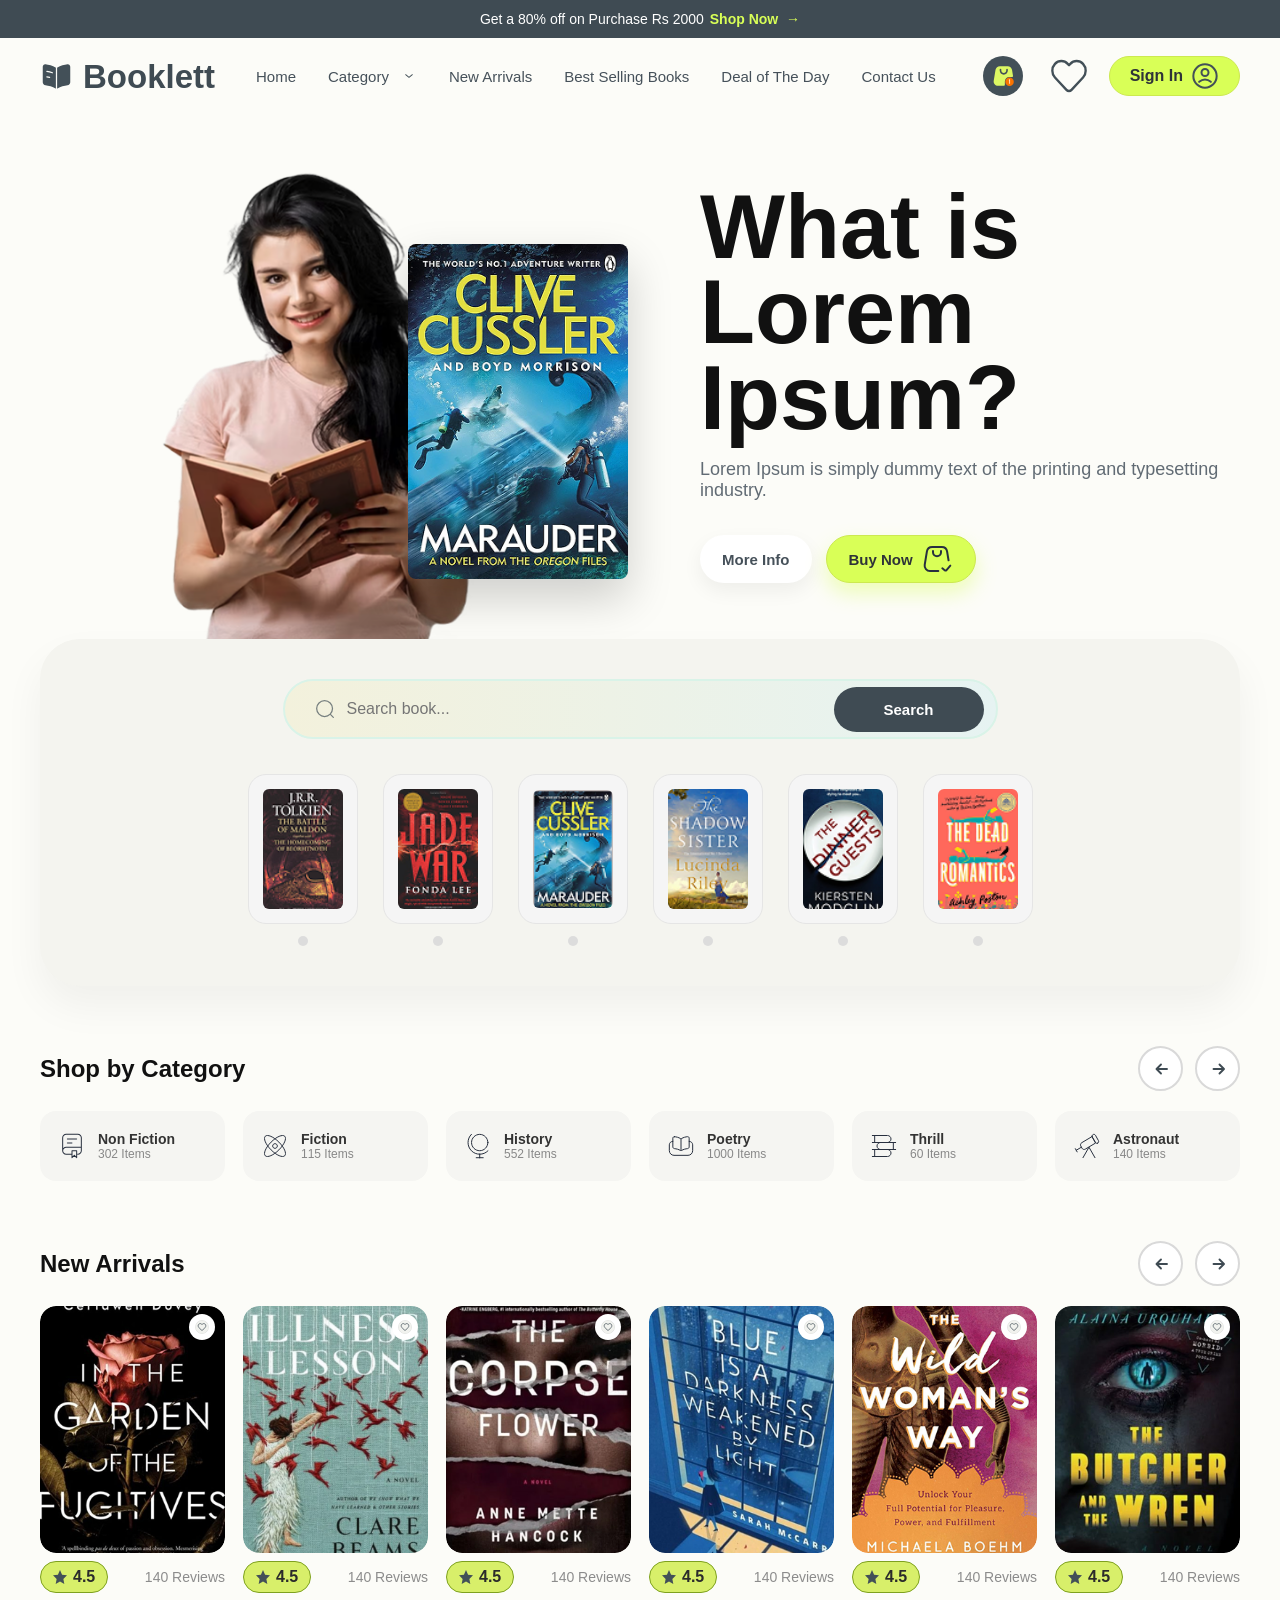
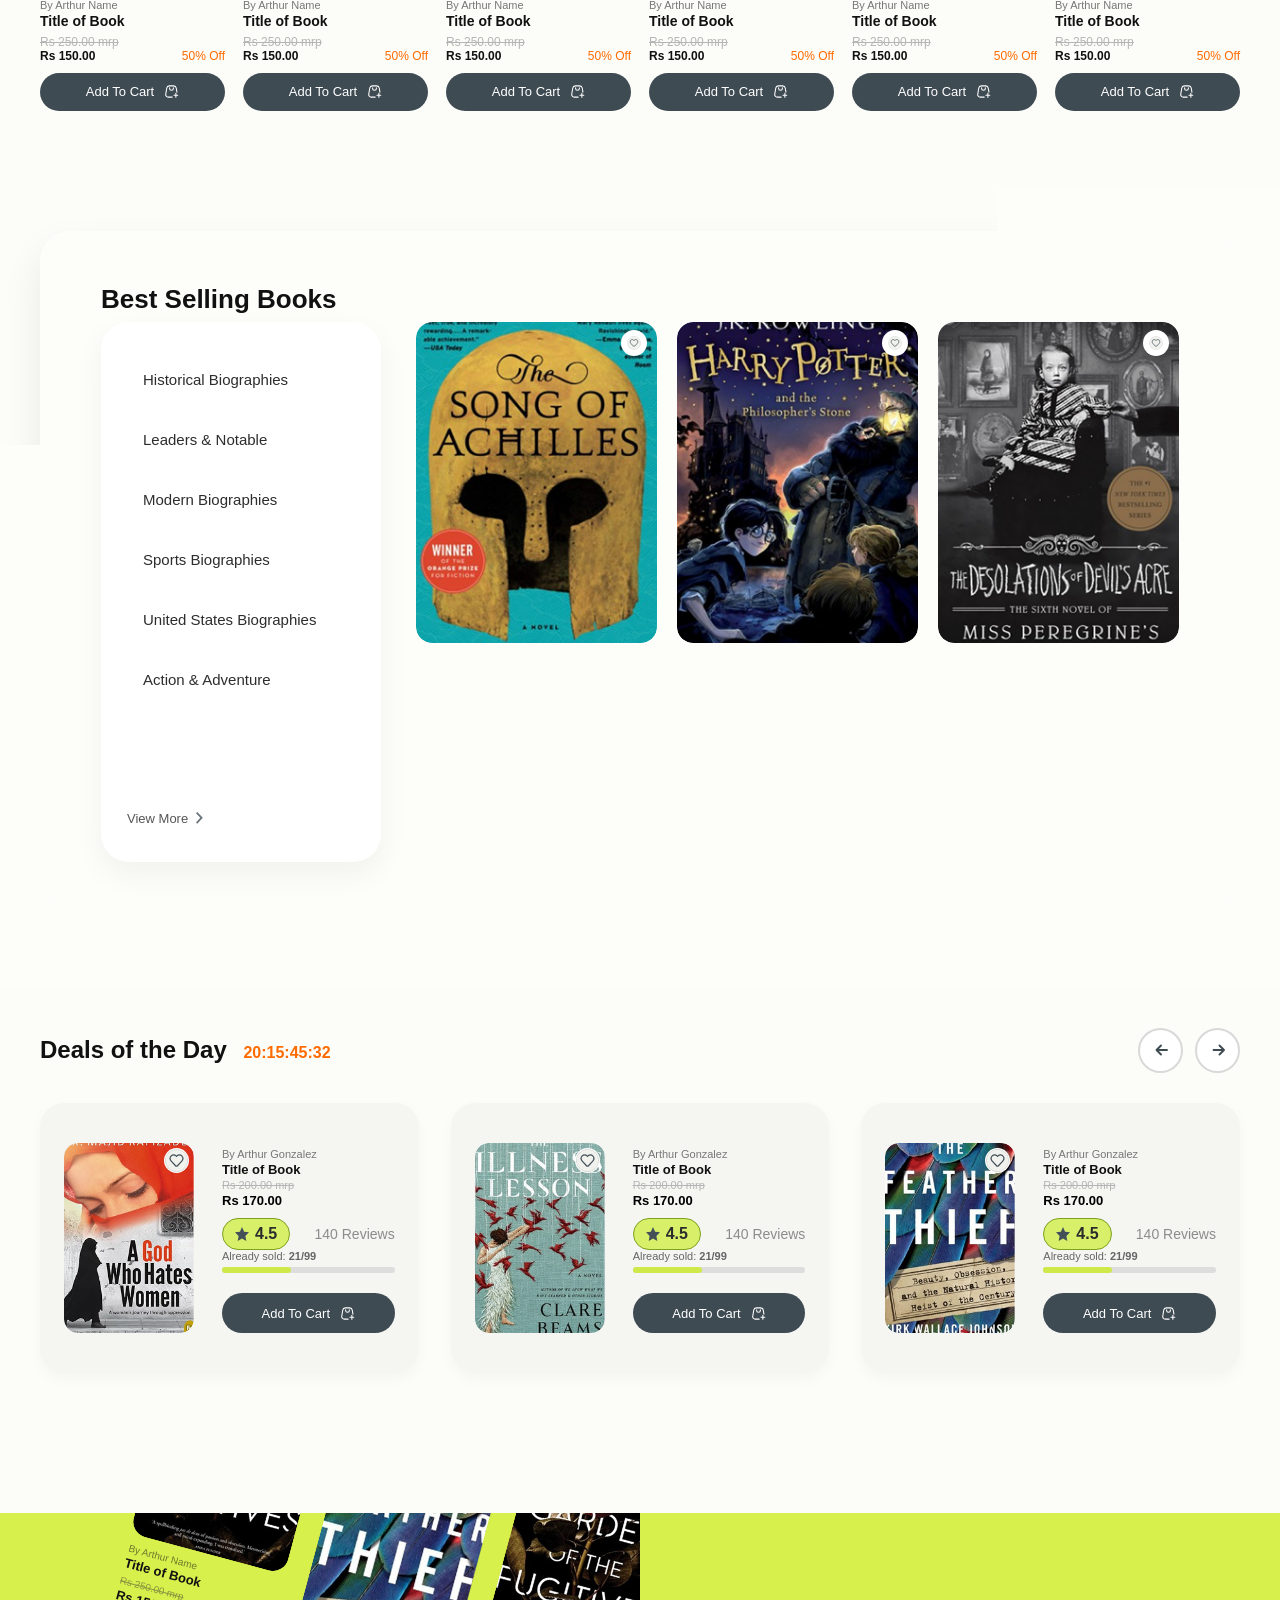
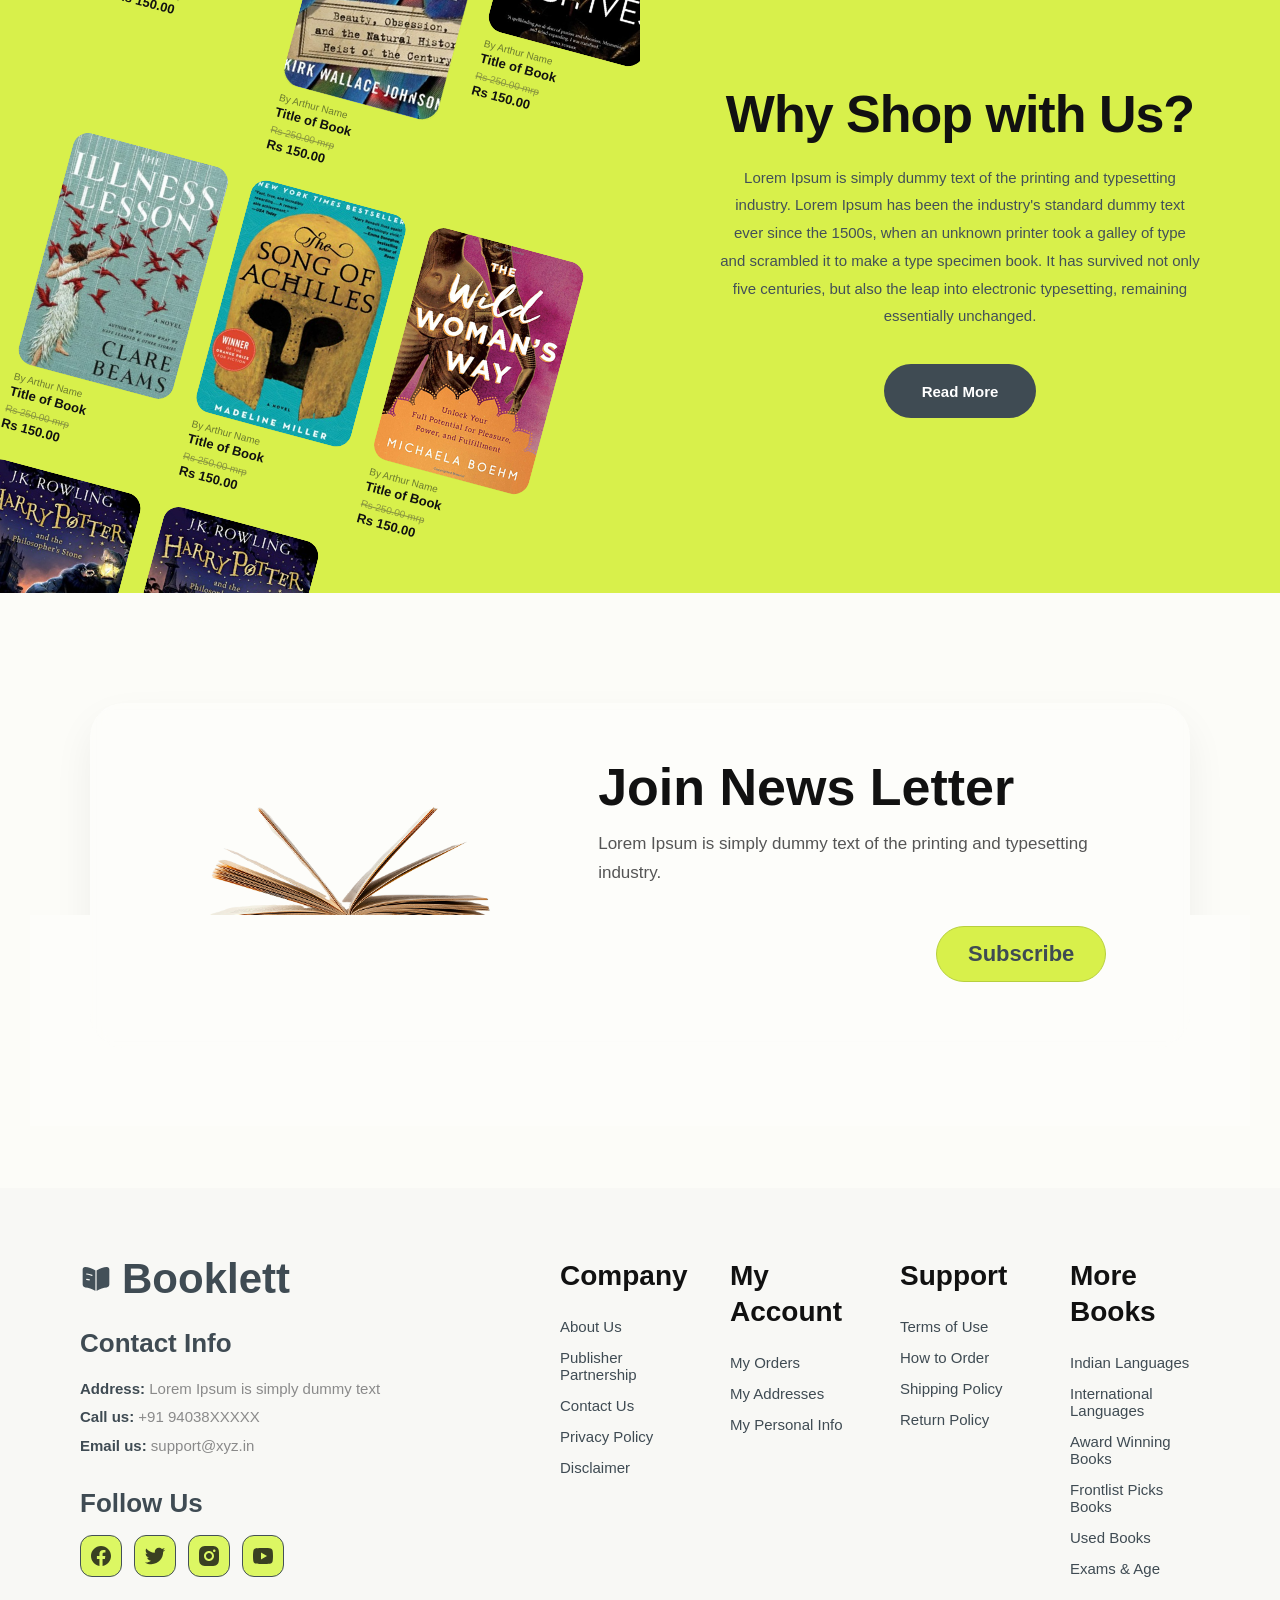
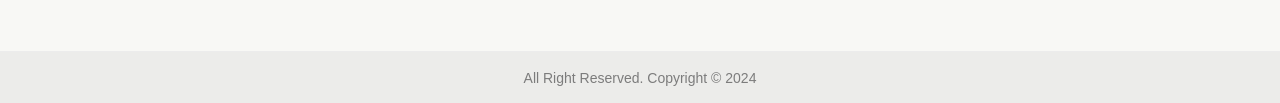
==== commit e705f686: "style: align arrow icons to match UI design" ====
--- a/index.html
+++ b/index.html
@@ -123,8 +123,23 @@
         <h2>Shop by Category</h2>
     
         <div class="category-nav">
-          <button class="arrow prev">←</button>
-          <button class="arrow next">→</button>
+          <!-- button prev -->
+          <button class="arrow prev">
+            <svg width="18" height="18" viewBox="2 0 24 24" fill="none" stroke="#3f4b53" stroke-width="2.5"
+              stroke-linecap="round" stroke-linejoin="round">
+              <line x1="22" y1="12" x2="9" y2="12" />
+              <polyline points="14 18 8 12 14 6" />
+            </svg>
+          </button>
+        
+          <!-- button next -->
+          <button class="arrow next">
+            <svg width="18" height="18" viewBox="-4 0 24 24" fill="none" stroke="#3f4b53" stroke-width="2.5"
+              stroke-linecap="round" stroke-linejoin="round">
+              <line x1="2" y1="12" x2="15" y2="12" />
+              <polyline points="10 6 16 12 10 18" />
+            </svg>
+          </button>
         </div>
       </div>
 
@@ -187,8 +202,23 @@
         <h2>New Arrivals</h2>
 
         <div class="na-nav">
-          <button class="arrow prev">←</button>
-          <button class="arrow next">→</button>
+            <!-- button prev -->
+          <button class="arrow prev">
+            <svg width="18" height="18" viewBox="2 0 24 24" fill="none" stroke="#3f4b53" stroke-width="2.5"
+              stroke-linecap="round" stroke-linejoin="round">
+              <line x1="22" y1="12" x2="9" y2="12" />
+              <polyline points="14 18 8 12 14 6" />
+            </svg>
+          </button>
+        
+          <!-- button next -->
+          <button class="arrow next">
+            <svg width="18" height="18" viewBox="-4 0 24 24" fill="none" stroke="#3f4b53" stroke-width="2.5"
+              stroke-linecap="round" stroke-linejoin="round">
+              <line x1="2" y1="12" x2="15" y2="12" />
+              <polyline points="10 6 16 12 10 18" />
+            </svg>
+          </button>
         </div>
       </div>
       <div class="na-list">
@@ -357,8 +387,23 @@
         <h2>Best Selling Books</h2>
 
         <div class="bs-nav">
-          <button class="arrow prev">←</button>
-          <button class="arrow next">→</button>
+            <!-- button prev -->
+          <button class="arrow prev">
+            <svg width="18" height="18" viewBox="2 0 24 24" fill="none" stroke="#3f4b53" stroke-width="2.5"
+              stroke-linecap="round" stroke-linejoin="round">
+              <line x1="22" y1="12" x2="9" y2="12" />
+              <polyline points="14 18 8 12 14 6" />
+            </svg>
+          </button>
+        
+          <!-- button next -->
+          <button class="arrow next">
+            <svg width="18" height="18" viewBox="-4 0 24 24" fill="none" stroke="#3f4b53" stroke-width="2.5"
+              stroke-linecap="round" stroke-linejoin="round">
+              <line x1="2" y1="12" x2="15" y2="12" />
+              <polyline points="10 6 16 12 10 18" />
+            </svg>
+          </button>
         </div>
       </div>
 
@@ -483,8 +528,23 @@
         <h2>Deals of the Day <span class="time">20:15:45:32</span></h2>
     
         <div class="deal-nav">
-          <button class="arrow prev">←</button>
-          <button class="arrow next">→</button>
+         <!-- button prev -->
+          <button class="arrow prev">
+            <svg width="18" height="18" viewBox="2 0 24 24" fill="none" stroke="#3f4b53" stroke-width="2.5"
+              stroke-linecap="round" stroke-linejoin="round">
+              <line x1="22" y1="12" x2="9" y2="12" />
+              <polyline points="14 18 8 12 14 6" />
+            </svg>
+          </button>
+        
+          <!-- button next -->
+          <button class="arrow next">
+            <svg width="18" height="18" viewBox="-4 0 24 24" fill="none" stroke="#3f4b53" stroke-width="2.5"
+              stroke-linecap="round" stroke-linejoin="round">
+              <line x1="2" y1="12" x2="15" y2="12" />
+              <polyline points="10 6 16 12 10 18" />
+            </svg>
+          </button>
         </div>
       </div>
 
